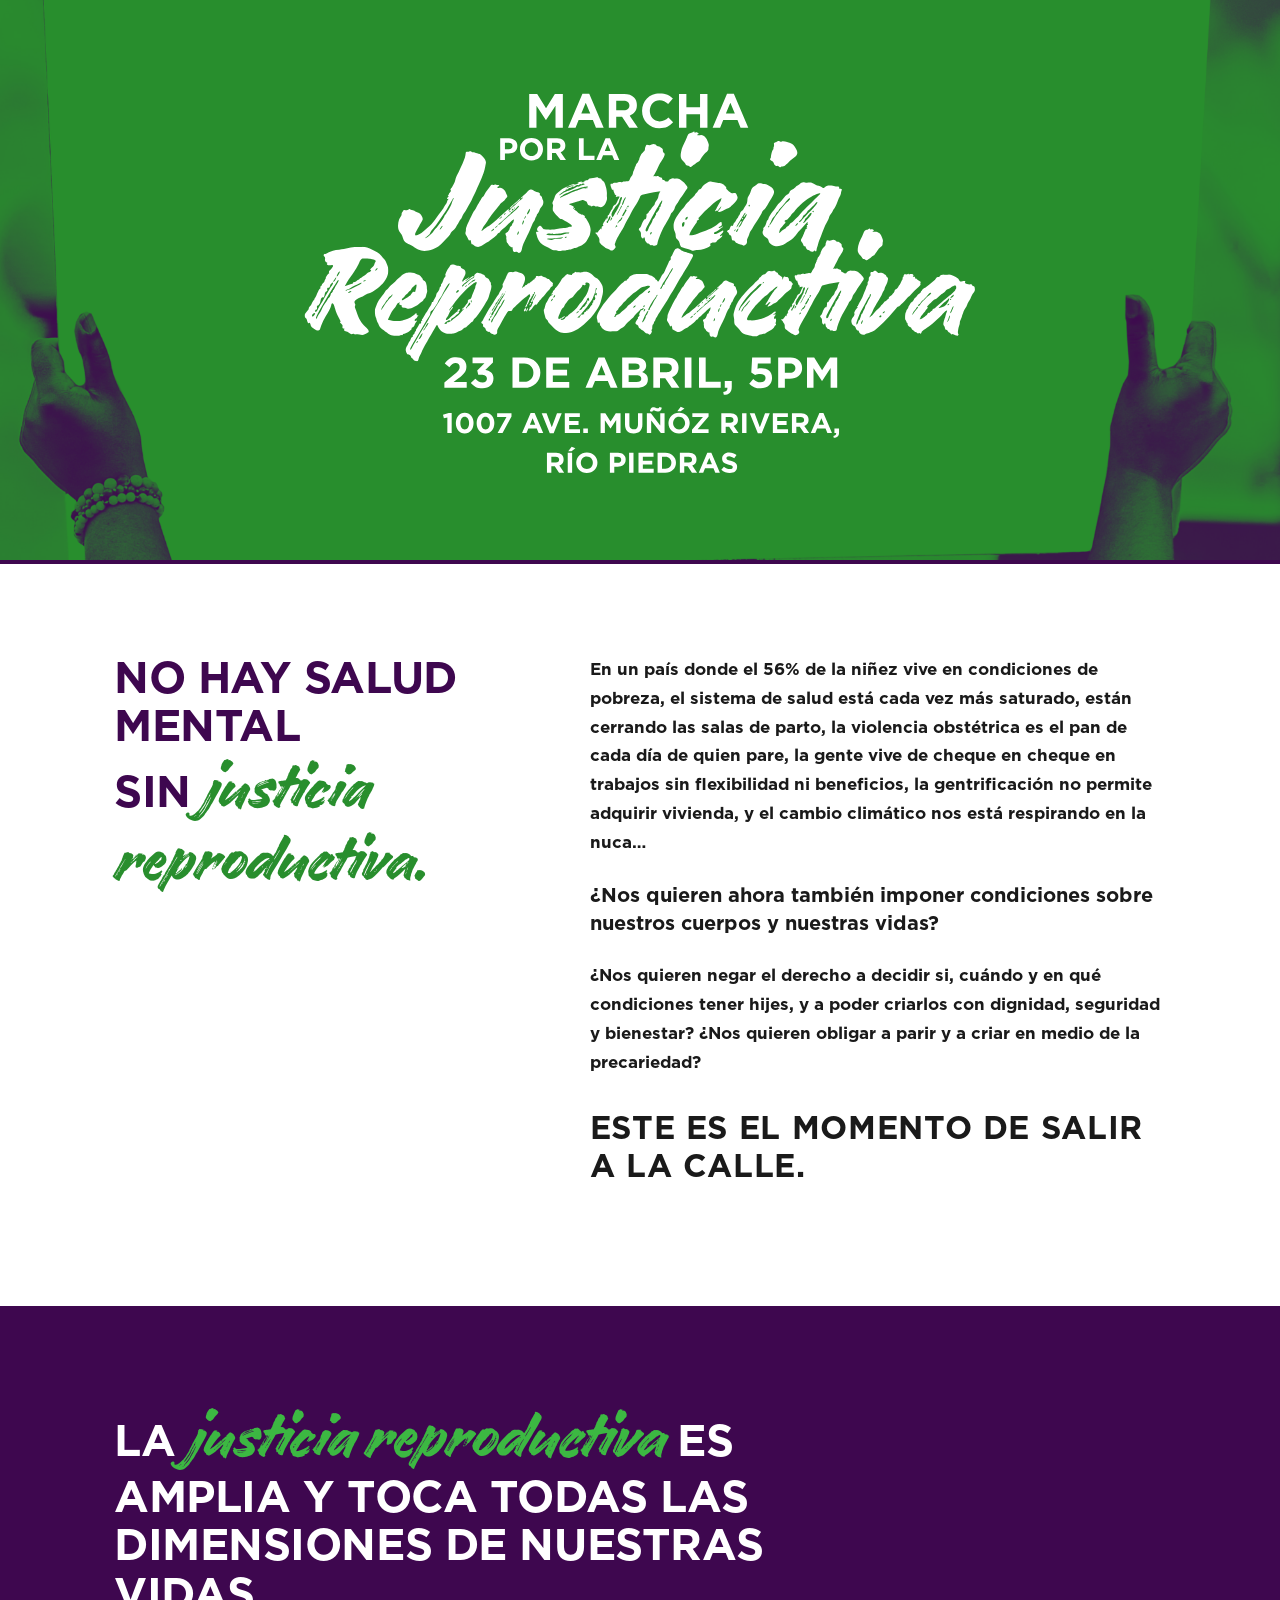
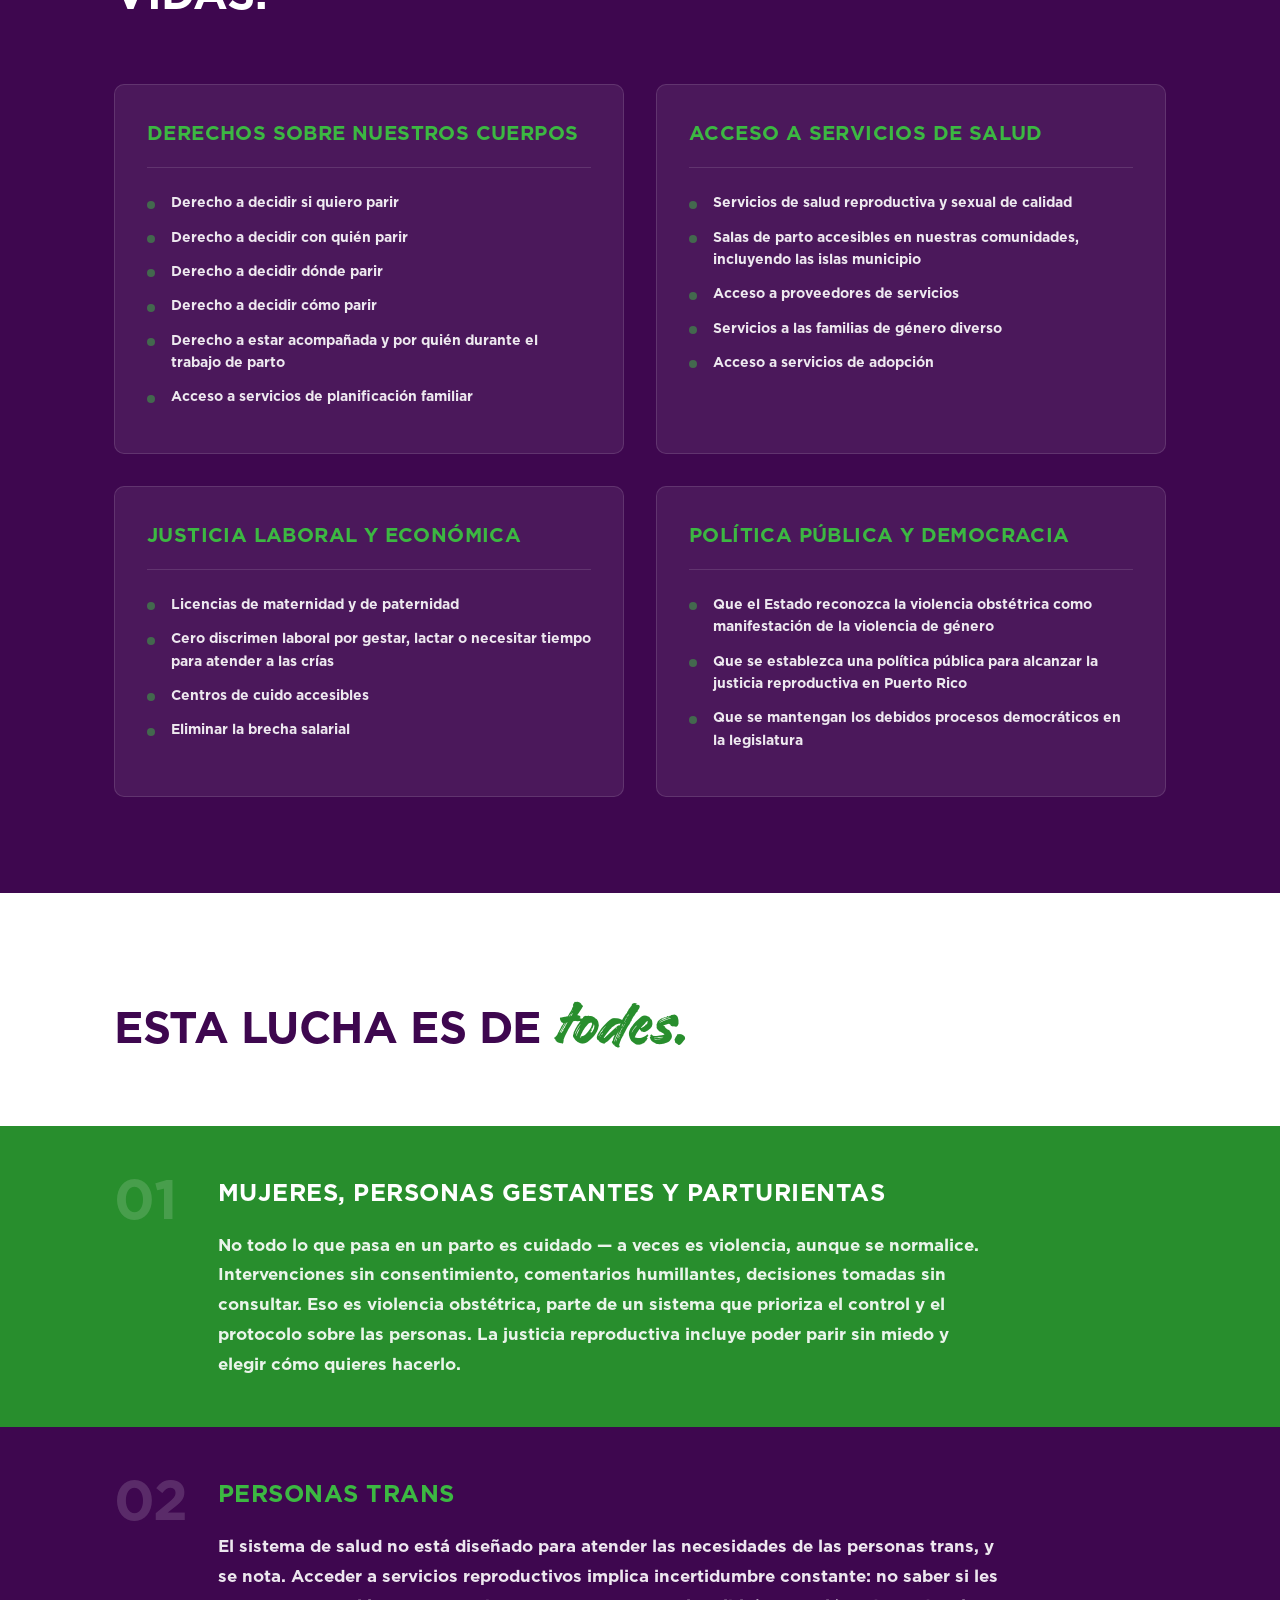
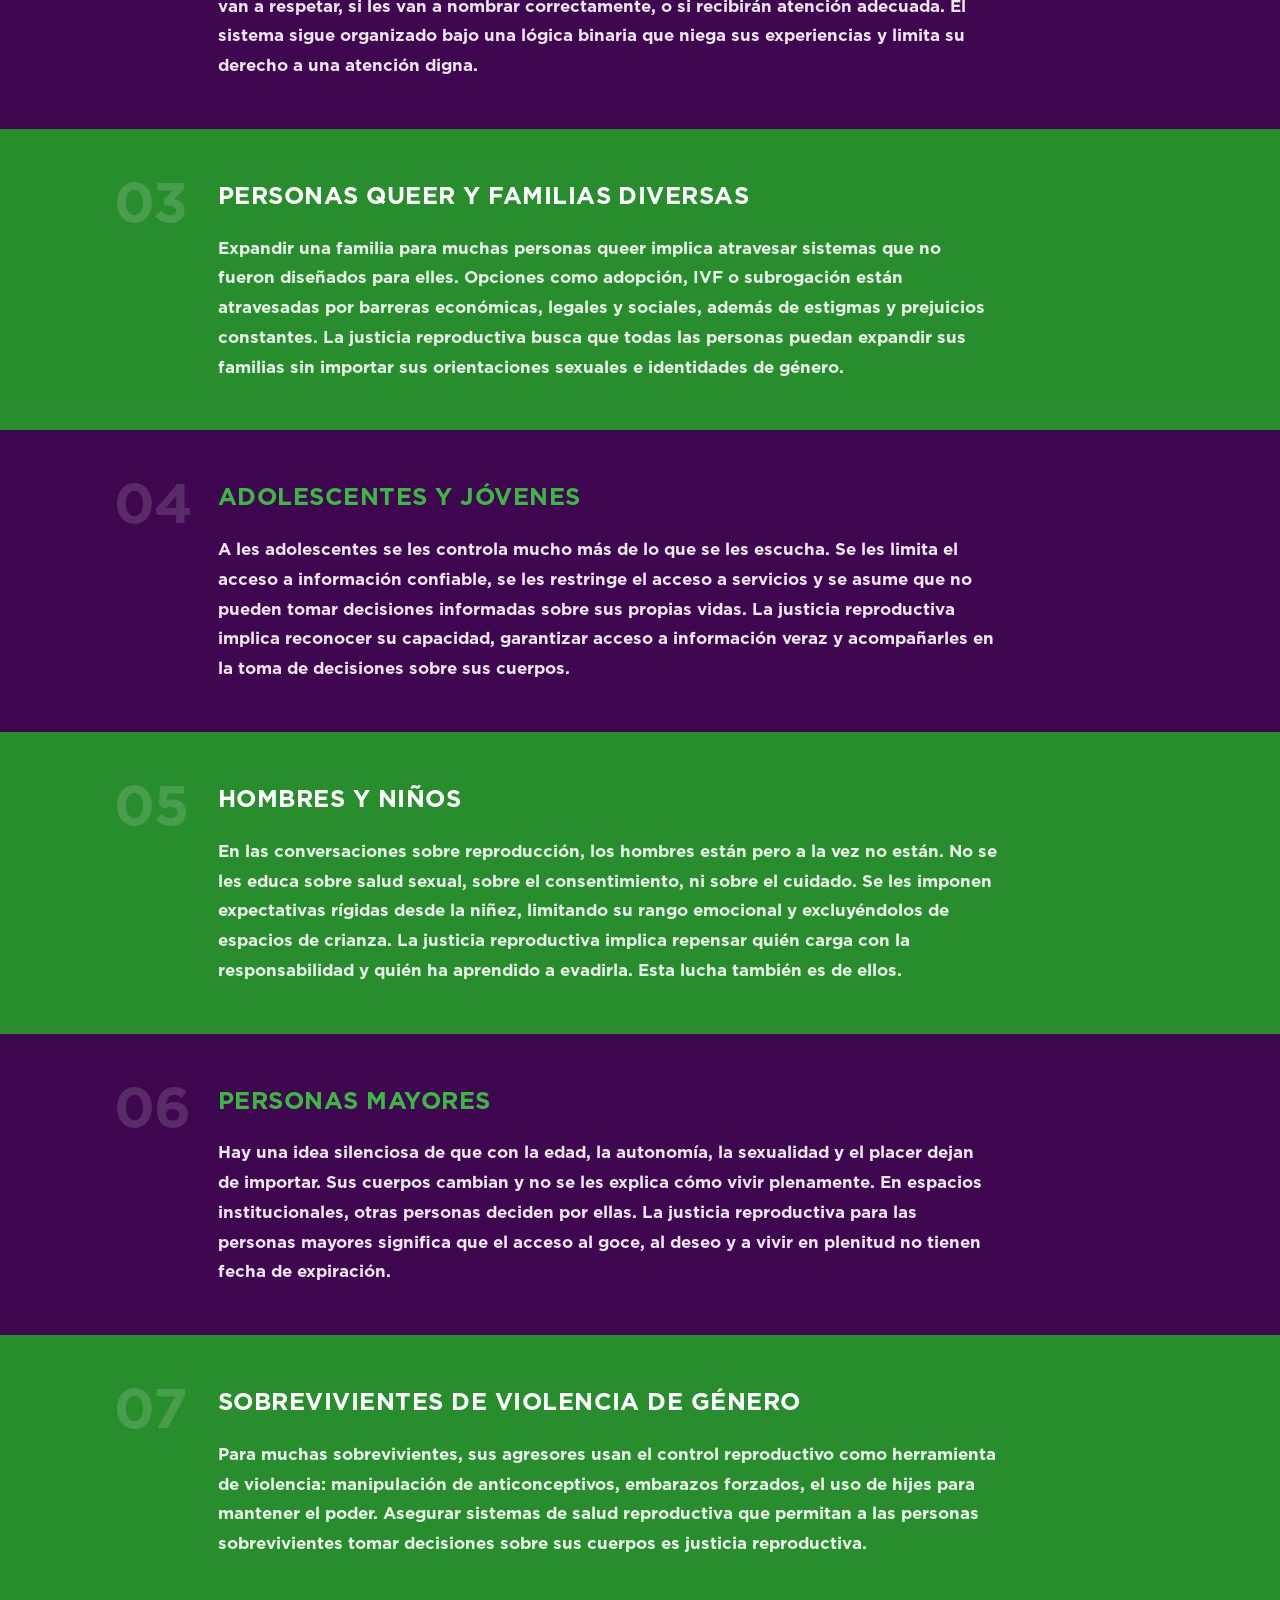
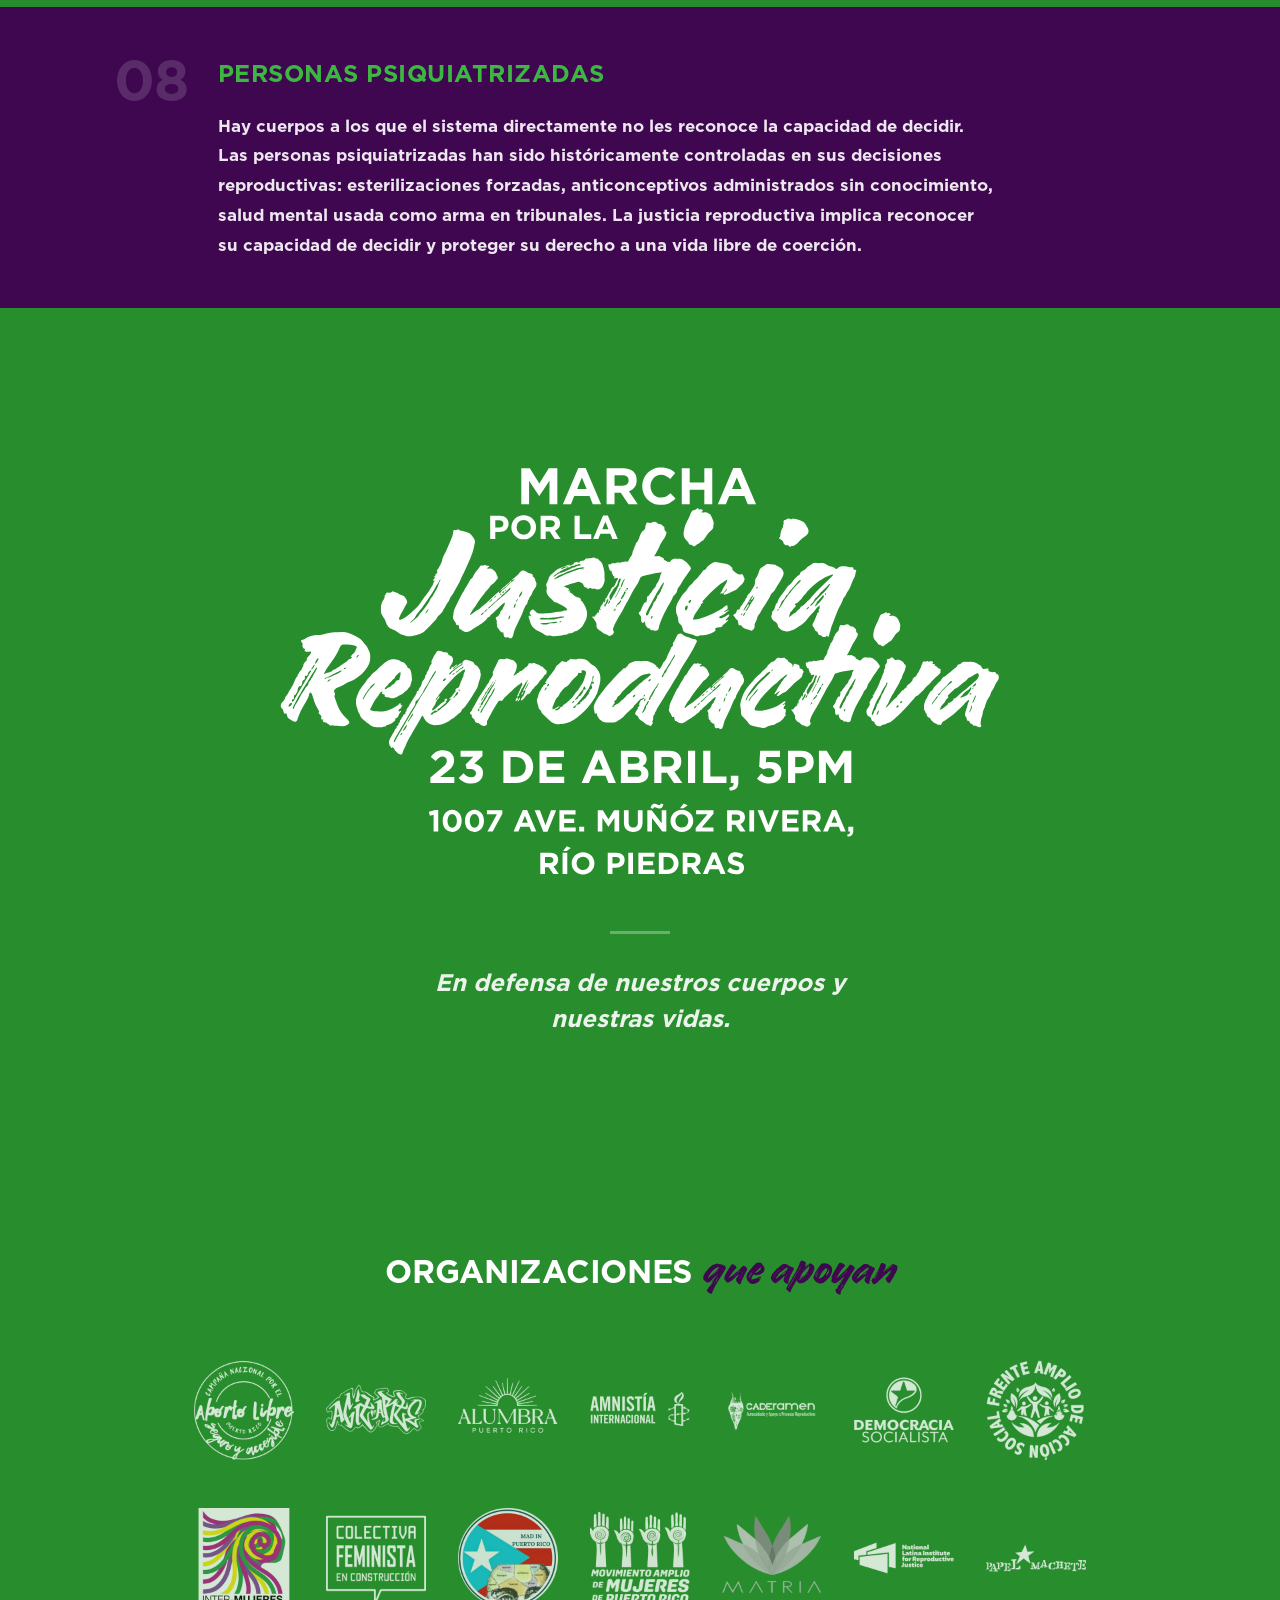
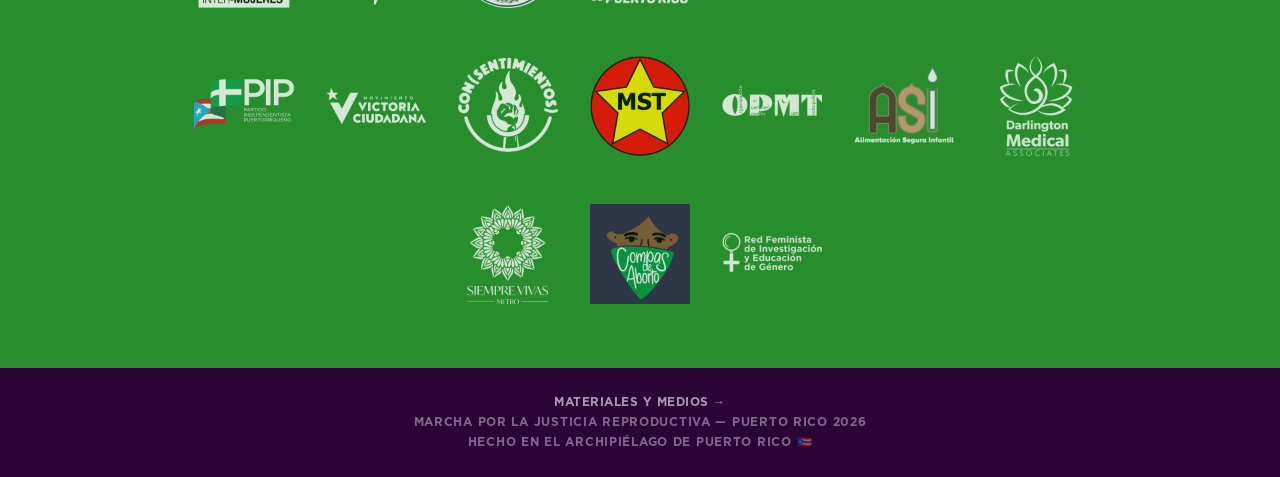
==== index.html @ f2f2cd86 "feat: add Compas de Aborto and Red Feminista logos to sponsors grid Co-Authored-By: Claude Opus 4.6 " ====
<!DOCTYPE html>
<html lang="es">
<head>
  <meta charset="UTF-8">
  <meta name="viewport" content="width=device-width, initial-scale=1.0">
  <title>Marcha por la Justicia Reproductiva — 23 de abril, Río Piedras</title>
  <meta name="description" content="Marcha en defensa de nuestros cuerpos y nuestras vidas. 23 de abril a las 5:00pm en Río Piedras, saliendo del Edificio Darlington.">
  <link rel="stylesheet" href="marcha-justicia-reproductiva.css">
</head>
<body>

  <!-- HERO -->
  <section class="hero">
    <div class="hero-content">
      <img src="23a%20justicia%20reproductiva.svg" alt="Marcha por la Justicia Reproductiva — 23 de abril, 5PM — Edificio Darlington, Río Piedras" class="hero-svg">
    </div>
  </section>

  <!-- CONTEXT -->
  <section class="context">
    <div class="container">
      <div class="context-grid">
        <div class="context-lead">
          <h2>No hay salud mental<br> sin <span class="script-accent">justicia reproductiva.</span></h2>
        </div>
        <div class="context-body">
          <p>En un país donde el 56% de la niñez vive en condiciones de pobreza, el sistema de salud está cada vez más saturado, están cerrando las salas de parto, la violencia obstétrica es el pan de cada día de quien pare, la gente vive de cheque en cheque en trabajos sin flexibilidad ni beneficios, la gentrificación no permite adquirir vivienda, y el cambio climático nos está respirando en la nuca&hellip;</p>
          <p class="context-highlight">¿Nos quieren ahora también imponer condiciones sobre nuestros cuerpos y nuestras vidas?</p>
          <p>¿Nos quieren negar el derecho a decidir si, cuándo y en qué condiciones tener hijes, y a poder criarlos con dignidad, seguridad y bienestar? ¿Nos quieren obligar a parir y a criar en medio de la precariedad?</p>
          <p class="context-cta">Este es el momento de salir a la calle.</p>
        </div>
      </div>
    </div>
  </section>

  <!-- QUÉ ES -->
  <section class="que-es">
    <div class="container">
      <h2 class="section-title">La <span class="script-accent">justicia reproductiva</span> es amplia y toca todas las dimensiones de nuestras vidas.</h2>
      <div class="demands-grid">
        <div class="demand-group">
          <h3>Derechos sobre nuestros cuerpos</h3>
          <ul>
            <li>Derecho a decidir si quiero parir</li>
            <li>Derecho a decidir con quién parir</li>
            <li>Derecho a decidir dónde parir</li>
            <li>Derecho a decidir cómo parir</li>
            <li>Derecho a estar acompañada y por quién durante el trabajo de parto</li>
            <li>Acceso a servicios de planificación familiar</li>
          </ul>
        </div>
        <div class="demand-group">
          <h3>Acceso a servicios de salud</h3>
          <ul>
            <li>Servicios de salud reproductiva y sexual de calidad</li>
            <li>Salas de parto accesibles en nuestras comunidades, incluyendo las islas municipio</li>
            <li>Acceso a proveedores de servicios</li>
            <li>Servicios a las familias de género diverso</li>
            <li>Acceso a servicios de adopción</li>
          </ul>
        </div>
        <div class="demand-group">
          <h3>Justicia laboral y económica</h3>
          <ul>
            <li>Licencias de maternidad y de paternidad</li>
            <li>Cero discrimen laboral por gestar, lactar o necesitar tiempo para atender a las crías</li>
            <li>Centros de cuido accesibles</li>
            <li>Eliminar la brecha salarial</li>
          </ul>
        </div>
        <div class="demand-group">
          <h3>Política pública y democracia</h3>
          <ul>
            <li>Que el Estado reconozca la violencia obstétrica como manifestación de la violencia de género</li>
            <li>Que se establezca una política pública para alcanzar la justicia reproductiva en Puerto Rico</li>
            <li>Que se mantengan los debidos procesos democráticos en la legislatura</li>
          </ul>
        </div>
      </div>
    </div>
  </section>

  <!-- QUIÉNES -->
  <section class="quienes">
    <div class="container">
      <h2 class="section-title">Esta lucha es de <span class="script-accent">todes.</span></h2>
    </div>

    <div class="stories">

      <div class="story story--green">
        <div class="container">
          <div class="story-grid">
            <div class="story-number" aria-hidden="true">01</div>
            <div class="story-content">
              <h3>Mujeres, personas gestantes y parturientas</h3>
              <p>No todo lo que pasa en un parto es cuidado &mdash; a veces es violencia, aunque se normalice. Intervenciones sin consentimiento, comentarios humillantes, decisiones tomadas sin consultar. Eso es violencia obstétrica, parte de un sistema que prioriza el control y el protocolo sobre las personas. La justicia reproductiva incluye poder parir sin miedo y elegir cómo quieres hacerlo.</p>
            </div>
          </div>
        </div>
      </div>

      <div class="story story--purple">
        <div class="container">
          <div class="story-grid">
            <div class="story-number" aria-hidden="true">02</div>
            <div class="story-content">
              <h3>Personas trans</h3>
              <p>El sistema de salud no está diseñado para atender las necesidades de las personas trans, y se nota. Acceder a servicios reproductivos implica incertidumbre constante: no saber si les van a respetar, si les van a nombrar correctamente, o si recibirán atención adecuada. El sistema sigue organizado bajo una lógica binaria que niega sus experiencias y limita su derecho a una atención digna.</p>
            </div>
          </div>
        </div>
      </div>

      <div class="story story--green">
        <div class="container">
          <div class="story-grid">
            <div class="story-number" aria-hidden="true">03</div>
            <div class="story-content">
              <h3>Personas queer y familias diversas</h3>
              <p>Expandir una familia para muchas personas queer implica atravesar sistemas que no fueron diseñados para elles. Opciones como adopción, IVF o subrogación están atravesadas por barreras económicas, legales y sociales, además de estigmas y prejuicios constantes. La justicia reproductiva busca que todas las personas puedan expandir sus familias sin importar sus orientaciones sexuales e identidades de género.</p>
            </div>
          </div>
        </div>
      </div>

      <div class="story story--purple">
        <div class="container">
          <div class="story-grid">
            <div class="story-number" aria-hidden="true">04</div>
            <div class="story-content">
              <h3>Adolescentes y jóvenes</h3>
              <p>A les adolescentes se les controla mucho más de lo que se les escucha. Se les limita el acceso a información confiable, se les restringe el acceso a servicios y se asume que no pueden tomar decisiones informadas sobre sus propias vidas. La justicia reproductiva implica reconocer su capacidad, garantizar acceso a información veraz y acompañarles en la toma de decisiones sobre sus cuerpos.</p>
            </div>
          </div>
        </div>
      </div>

      <div class="story story--green">
        <div class="container">
          <div class="story-grid">
            <div class="story-number" aria-hidden="true">05</div>
            <div class="story-content">
              <h3>Hombres y niños</h3>
              <p>En las conversaciones sobre reproducción, los hombres están pero a la vez no están. No se les educa sobre salud sexual, sobre el consentimiento, ni sobre el cuidado. Se les imponen expectativas rígidas desde la niñez, limitando su rango emocional y excluyéndolos de espacios de crianza. La justicia reproductiva implica repensar quién carga con la responsabilidad y quién ha aprendido a evadirla. Esta lucha también es de ellos.</p>
            </div>
          </div>
        </div>
      </div>

      <div class="story story--purple">
        <div class="container">
          <div class="story-grid">
            <div class="story-number" aria-hidden="true">06</div>
            <div class="story-content">
              <h3>Personas mayores</h3>
              <p>Hay una idea silenciosa de que con la edad, la autonomía, la sexualidad y el placer dejan de importar. Sus cuerpos cambian y no se les explica cómo vivir plenamente. En espacios institucionales, otras personas deciden por ellas. La justicia reproductiva para las personas mayores significa que el acceso al goce, al deseo y a vivir en plenitud no tienen fecha de expiración.</p>
            </div>
          </div>
        </div>
      </div>

      <div class="story story--green">
        <div class="container">
          <div class="story-grid">
            <div class="story-number" aria-hidden="true">07</div>
            <div class="story-content">
              <h3>Sobrevivientes de violencia de género</h3>
              <p>Para muchas sobrevivientes, sus agresores usan el control reproductivo como herramienta de violencia: manipulación de anticonceptivos, embarazos forzados, el uso de hijes para mantener el poder. Asegurar sistemas de salud reproductiva que permitan a las personas sobrevivientes tomar decisiones sobre sus cuerpos es justicia reproductiva.</p>
            </div>
          </div>
        </div>
      </div>

      <div class="story story--purple">
        <div class="container">
          <div class="story-grid">
            <div class="story-number" aria-hidden="true">08</div>
            <div class="story-content">
              <h3>Personas psiquiatrizadas</h3>
              <p>Hay cuerpos a los que el sistema directamente no les reconoce la capacidad de decidir. Las personas psiquiatrizadas han sido históricamente controladas en sus decisiones reproductivas: esterilizaciones forzadas, anticonceptivos administrados sin conocimiento, salud mental usada como arma en tribunales. La justicia reproductiva implica reconocer su capacidad de decidir y proteger su derecho a una vida libre de coerción.</p>
            </div>
          </div>
        </div>
      </div>

    </div>
  </section>

  <!-- CTA FINAL -->
  <section class="cta-final">
    <div class="container">
      <div class="cta-content">
        <img src="23a%20justicia%20reproductiva.svg" alt="Marcha por la Justicia Reproductiva — 23 de abril, 5PM — Edificio Darlington, Río Piedras" class="cta-svg">
        <div class="cta-divider" aria-hidden="true"></div>
        <p class="cta-phrase">En defensa de nuestros cuerpos y nuestras vidas.</p>
      </div>
    </div>
  </section>

  <!-- ORGANIZACIONES -->
  <section class="sponsors">
    <div class="container">
      <h2 class="sponsors-title">Organizaciones <span class="script-accent">que apoyan</span></h2>
      <div class="sponsors-grid">
        <img src="logos/abortolibre-logo.png" alt="Aborto Libre" class="sponsor-logo">
        <img src="logos/agitarte-logo.png" alt="AgitArte" class="sponsor-logo">
        <img src="logos/alumbra-logo.png" alt="Alumbra" class="sponsor-logo">
        <img src="logos/amnistia-logo.png" alt="Amnistía Internacional" class="sponsor-logo">
        <img src="logos/caderamen-logo.png" alt="Caderamen" class="sponsor-logo">
        <img src="logos/ds-logo.png" alt="DS" class="sponsor-logo">
        <img src="logos/faas-logo.png" alt="FAAS" class="sponsor-logo">
        <img src="logos/inter-mujeres-logo.png" alt="Inter Mujeres" class="sponsor-logo">
        <img src="logos/la-cole-logo.png" alt="La Cole" class="sponsor-logo">
        <img src="logos/mad-logo.png" alt="MAD" class="sponsor-logo">
        <img src="logos/mam-logo.png" alt="MAM" class="sponsor-logo">
        <img src="logos/matria-logo.png" alt="Matria" class="sponsor-logo">
        <img src="logos/nlirj-logo.png" alt="NLIRJ" class="sponsor-logo">
        <img src="logos/papel-machete-logo.png" alt="Papel Machete" class="sponsor-logo">
        <img src="logos/pip-logo.png" alt="PIP" class="sponsor-logo">
        <img src="logos/victoria-logo.png" alt="Victoria Ciudadana" class="sponsor-logo">
        <img src="logos/consentimientos-logo.png" alt="Consentimientos" class="sponsor-logo">
        <img src="logos/mst-logo.png" alt="MST" class="sponsor-logo">
        <img src="logos/opmt-logo.png" alt="OPMT" class="sponsor-logo">
        <img src="logos/asi-logo.png" alt="ASI" class="sponsor-logo">
        <img src="logos/darlington-logo.png" alt="Darlington" class="sponsor-logo">
        <img src="logos/siempre-vivas-logo.png" alt="Siempre Vivas" class="sponsor-logo">
        <img src="logos/compas-de-aborto-logo.png" alt="Compas de Aborto" class="sponsor-logo">
        <img src="logos/red-feminista-logo.png" alt="Red Feminista" class="sponsor-logo">
      </div>
    </div>
  </section>

  <footer class="site-footer">
    <div class="container">
      <p><a href="medios.html" class="footer-link">Materiales y medios →</a></p>
      <p>Marcha por la Justicia Reproductiva &mdash; Puerto Rico 2026</p>
      <p>Hecho en el archipiélago de Puerto Rico 🇵🇷</p>
    </div>
  </footer>

</body>
</html>
---- marcha-justicia-reproductiva.css ----
/* ==========================================================================
   MARCHA POR LA JUSTICIA REPRODUCTIVA
   Landing Page — 23 de abril, Río Piedras
   Brand Colors: #288E2D (verde) + #3E074F (púrpura)
   Fonts: Montserrat (→ Gotham) + Kaushan Script (→ Handelson Two)
   ========================================================================== */

/* --- Custom Fonts --- */
@font-face {
  font-family: 'Gotham';
  src: url('fonts/gotham-bold.woff2') format('woff2'),
       url('fonts/Gotham-Bold.otf') format('opentype');
  font-weight: 700;
  font-style: normal;
  font-display: swap;
}

@font-face {
  font-family: 'Handelson Two';
  src: url('fonts/handelson-two.woff2') format('woff2'),
       url('fonts/handelson-two.otf') format('opentype');
  font-weight: 400;
  font-style: normal;
  font-display: swap;
}

/* --- Design Tokens --- */
:root {
  /* Brand colors */
  --green: #288E2D;
  --green-dark: #1e6f22;
  --green-darker: #145217;
  --green-light: #3cb842;
  --purple: #3E074F;
  --purple-light: #5a1a6e;
  --purple-dark: #2a0536;

  /* Semantic */
  --color-bg: #ffffff;
  --color-text: #1a1a1a;
  --color-text-muted: #555;

  /* Type scale */
  --text-xs: 0.75rem;
  --text-sm: 0.875rem;
  --text-base: 1.0625rem;
  --text-lg: 1.25rem;
  --text-xl: 1.5rem;
  --text-2xl: 2rem;
  --text-3xl: 2.75rem;
  --text-4xl: 3.5rem;

  /* Spacing */
  --space-1: 0.25rem;
  --space-2: 0.5rem;
  --space-3: 0.75rem;
  --space-4: 1rem;
  --space-6: 1.5rem;
  --space-8: 2rem;
  --space-12: 3rem;
  --space-16: 4rem;
  --space-24: 6rem;
  --space-32: 8rem;

  /* Surfaces */
  --radius: 6px;
  --radius-lg: 10px;

  /* Motion */
  --ease: cubic-bezier(0.4, 0, 0.2, 1);
  --duration: 200ms;
  --duration-slow: 500ms;

  /* Fonts */
  --font-sans: 'Gotham', 'Montserrat', 'Helvetica Neue', Arial, sans-serif;
  --font-script: 'Handelson Two', cursive;
  --font-body: 'Gotham', 'Montserrat', 'Helvetica Neue', Arial, sans-serif;
}

/* --- Reset --- */
*,
*::before,
*::after {
  box-sizing: border-box;
  margin: 0;
  padding: 0;
}

html {
  scroll-behavior: smooth;
  -webkit-font-smoothing: antialiased;
  -moz-osx-font-smoothing: grayscale;
}

body {
  font-family: var(--font-body);
  font-size: var(--text-base);
  line-height: 1.7;
  color: var(--color-text);
  background-color: var(--color-bg);
  overflow-x: hidden;
}

::selection {
  background: rgba(40, 142, 45, 0.25);
  color: #000;
}

img { max-width: 100%; display: block; }

.container {
  width: 100%;
  max-width: 1100px;
  margin: 0 auto;
  padding: 0 var(--space-6);
}

/* --- Shared script accent --- */
.script-accent {
  font-family: var(--font-script);
  color: var(--green);
  text-transform: none;
  letter-spacing: 0;
  font-weight: 400;
}

/* ==========================================================================
   HERO — Green background, poster lockup
   ========================================================================== */
.hero {
  position: relative;
  min-height: auto;
  padding-top: var(--space-24);
  padding-bottom: var(--space-24);
  display: flex;
  flex-direction: column;
  align-items: center;
  justify-content: center;
  text-align: center;
  padding: var(--space-16) var(--space-6);
  background: var(--green) url('hero.png') center / cover no-repeat;
  overflow: hidden;
}

.hero-content {
  position: relative;
  z-index: 2;
  width: 100%;
  max-width: 720px;
  padding: 0 var(--space-6);
  animation: fade-up 0.7s var(--ease) both;
}

.hero-svg {
  width: 100%;
  height: auto;
  display: block;
}

.scroll-indicator {
  position: absolute;
  bottom: var(--space-8);
  left: 50%;
  transform: translateX(-50%);
  color: rgba(255, 255, 255, 0.5);
  animation: bounce 2.5s ease-in-out infinite;
}

@keyframes bounce {
  0%, 100% { transform: translateX(-50%) translateY(0); }
  50% { transform: translateX(-50%) translateY(10px); }
}

@keyframes fade-up {
  from { opacity: 0; transform: translateY(20px); }
  to { opacity: 1; transform: translateY(0); }
}

/* ==========================================================================
   CONTEXT — White background, purple text accents
   ========================================================================== */
.context {
  padding: var(--space-24) 0;
  background: #fff;
  position: relative;
}

.context::before {
  content: '';
  position: absolute;
  top: 0;
  left: 0;
  right: 0;
  height: 4px;
  background: var(--purple);
}

.context-grid {
  display: grid;
  grid-template-columns: 1fr;
  gap: var(--space-8);
}

@media (min-width: 768px) {
  .context-grid {
    grid-template-columns: 1fr 1.4fr;
    gap: var(--space-16);
    align-items: start;
  }
}

.context-lead h2 {
  font-family: var(--font-sans);
  font-weight: 900;
  font-size: clamp(var(--text-2xl), 4vw, var(--text-3xl));
  line-height: 1.1;
  text-transform: uppercase;
  color: var(--purple);
  letter-spacing: -0.01em;
}

.context-lead h2 .script-accent {
  font-size: 1.5em;
  display: inline;
}

@media (min-width: 768px) {
  .context-lead h2 {
    position: sticky;
    top: var(--space-8);
  }
}

.context-body p {
  margin-bottom: var(--space-6);
  color: var(--color-text);
  max-width: 60ch;
}

.context-highlight {
  font-family: var(--font-sans);
  font-weight: 700;
  font-size: var(--text-lg);
  color: var(--purple);
  line-height: 1.4;
}

.context-cta {
  font-family: var(--font-sans);
  font-weight: 900;
  font-size: var(--text-2xl);
  text-transform: uppercase;
  color: var(--green);
  letter-spacing: 0.02em;
  margin-top: var(--space-8);
  line-height: 1.2;
}

/* ==========================================================================
   QUÉ ES — Purple background, white text
   ========================================================================== */
.que-es {
  padding: var(--space-24) 0;
  background: var(--purple);
  color: #fff;
}

.que-es .section-title {
  color: #fff;
}

.que-es .section-title .script-accent {
  color: var(--green-light);
  font-size: 1.5em;
}

.section-title {
  font-family: var(--font-sans);
  font-weight: 900;
  font-size: clamp(var(--text-2xl), 4vw, var(--text-3xl));
  line-height: 1.1;
  text-transform: uppercase;
  color: var(--purple);
  letter-spacing: -0.01em;
  max-width: 800px;
  margin-bottom: var(--space-16);
}

.demands-grid {
  display: grid;
  grid-template-columns: 1fr;
  gap: var(--space-8);
}

@media (min-width: 768px) {
  .demands-grid {
    grid-template-columns: 1fr 1fr;
    gap: var(--space-8);
  }
}

.demand-group {
  padding: var(--space-8);
  background: rgba(255, 255, 255, 0.07);
  border: 1px solid rgba(255, 255, 255, 0.12);
  border-radius: var(--radius-lg);
  transition: border-color var(--duration) var(--ease),
              background var(--duration) var(--ease);
}

.demand-group:hover {
  border-color: var(--green);
  background: rgba(40, 142, 45, 0.08);
}

.demand-group h3 {
  font-family: var(--font-sans);
  font-size: var(--text-lg);
  font-weight: 900;
  text-transform: uppercase;
  color: var(--green-light);
  letter-spacing: 0.02em;
  margin-bottom: var(--space-6);
  padding-bottom: var(--space-4);
  border-bottom: 1px solid rgba(255, 255, 255, 0.12);
}

.demand-group ul {
  list-style: none;
}

.demand-group li {
  position: relative;
  padding-left: var(--space-6);
  margin-bottom: var(--space-3);
  color: rgba(255, 255, 255, 0.9);
  font-size: var(--text-sm);
  line-height: 1.6;
}

.demand-group li::before {
  content: '';
  position: absolute;
  left: 0;
  top: 0.6em;
  width: 8px;
  height: 8px;
  background: var(--green-light);
  border-radius: 50%;
  opacity: 0.5;
}

/* ==========================================================================
   QUIÉNES — Alternating green/purple story bands
   ========================================================================== */
.quienes {
  padding-top: var(--space-24);
  background: #fff;
}

.quienes > .container {
  margin-bottom: var(--space-12);
}

.quienes .section-title .script-accent {
  font-size: 1.5em;
}

.stories {
  display: flex;
  flex-direction: column;
}

.story {
  padding: var(--space-12) 0;
  position: relative;
}

.story--green {
  background: var(--green);
  color: #fff;
}

.story--purple {
  background: var(--purple);
  color: #fff;
}

.story-grid {
  display: grid;
  grid-template-columns: 1fr;
  gap: var(--space-4);
  align-items: start;
}

@media (min-width: 768px) {
  .story-grid {
    grid-template-columns: 80px 1fr;
    gap: var(--space-6);
  }
}

.story-number {
  font-family: var(--font-sans);
  font-weight: 900;
  font-size: var(--text-4xl);
  line-height: 1;
  color: rgba(255, 255, 255, 0.15);
  letter-spacing: -0.02em;
}

.story-content h3 {
  font-family: var(--font-sans);
  font-size: var(--text-xl);
  font-weight: 900;
  text-transform: uppercase;
  color: #fff;
  letter-spacing: 0.02em;
  margin-bottom: var(--space-4);
}

.story--green .story-content h3 {
  color: #fff;
}

.story--purple .story-content h3 {
  color: var(--green-light);
}

.story-content p {
  max-width: 65ch;
  color: rgba(255, 255, 255, 0.9);
  line-height: 1.75;
}

/* ==========================================================================
   CTA FINAL — Green background, poster lockup repeat
   ========================================================================== */
.cta-final {
  position: relative;
  padding: var(--space-32) var(--space-6);
  text-align: center;
  background: var(--green);
  overflow: hidden;
}

.cta-content {
  position: relative;
  z-index: 2;
}

.cta-svg {
  width: 100%;
  max-width: 720px;
  height: auto;
  display: block;
  margin: 0 auto;
}

.cta-divider {
  width: 60px;
  height: 3px;
  background: rgba(255, 255, 255, 0.3);
  margin: var(--space-8) auto;
}

.cta-phrase {
  font-family: var(--font-sans);
  font-size: var(--text-xl);
  font-weight: 500;
  font-style: italic;
  color: rgba(255, 255, 255, 0.9);
  max-width: 480px;
  margin: 0 auto;
  line-height: 1.5;
}

/* ==========================================================================
   FOOTER
   ========================================================================== */
.site-footer {
  padding: var(--space-6) 0;
  background: var(--purple-dark);
  text-align: center;
}

.site-footer p {
  font-family: var(--font-sans);
  font-size: var(--text-xs);
  font-weight: 500;
  color: rgba(255, 255, 255, 0.4);
  letter-spacing: 0.06em;
  text-transform: uppercase;
}

/* ==========================================================================
   SPONSORS — Organization logos
   ========================================================================== */
.sponsors {
  padding: var(--space-16) 0;
  background: var(--green);
}

.sponsors-title {
  font-family: var(--font-sans);
  font-weight: 900;
  font-size: clamp(var(--text-xl), 3vw, var(--text-2xl));
  text-transform: uppercase;
  color: #fff;
  letter-spacing: -0.01em;
  margin-bottom: var(--space-12);
  text-align: center;
}

.sponsors-title .script-accent {
  color: var(--purple);
  font-size: 1.5em;
}

.sponsors-grid {
  display: flex;
  flex-wrap: wrap;
  justify-content: center;
  align-items: center;
  max-width: calc(7 * 100px + 6 * var(--space-8));
  column-gap: var(--space-8);
  row-gap: var(--space-12);
  margin-inline: auto;
}

.sponsor-logo {
  width: 100px;
  height: auto;
  object-fit: contain;
  opacity: 0.8;
  transition: opacity var(--duration) var(--ease);
}

.sponsor-logo:hover {
  opacity: 1;
}

/* ==========================================================================
   MEDIOS — Media kit downloads page
   ========================================================================== */
.medios-header {
  padding: var(--space-16) 0 var(--space-12);
  background: #fff;
  position: relative;
}

.medios-header::before {
  content: '';
  position: absolute;
  top: 0;
  left: 0;
  right: 0;
  height: 4px;
  background: var(--purple);
}

.medios-title {
  font-family: var(--font-sans);
  font-weight: 900;
  font-size: clamp(var(--text-2xl), 4vw, var(--text-3xl));
  line-height: 1.1;
  text-transform: uppercase;
  color: var(--purple);
  letter-spacing: -0.01em;
  margin-bottom: var(--space-4);
}

.medios-title .script-accent {
  font-size: 1.5em;
}

.medios-description {
  color: var(--color-text-muted);
  font-size: var(--text-base);
  max-width: 55ch;
}

.medios-section {
  padding: var(--space-8) 0;
  background: #fff;
}

.medios-category-title {
  font-family: var(--font-sans);
  font-weight: 900;
  font-size: var(--text-lg);
  text-transform: uppercase;
  color: var(--purple);
  letter-spacing: 0.04em;
  margin-bottom: var(--space-6);
  padding-bottom: var(--space-4);
  border-bottom: 2px solid #eee;
}

.medios-grid {
  display: grid;
  grid-template-columns: 1fr;
  gap: var(--space-6);
}

@media (min-width: 768px) {
  .medios-grid--2 {
    grid-template-columns: 1fr 1fr;
  }

  .medios-grid--3 {
    grid-template-columns: 1fr 1fr 1fr;
  }
}

.medios-card {
  background: #f7f7f7;
  border: 1px solid #e0e0e0;
  border-radius: var(--radius-lg);
  padding: var(--space-6);
  transition: border-color var(--duration) var(--ease);
}

.medios-card:hover {
  border-color: var(--green);
}

.medios-card--dark {
  background: var(--green);
  border-color: var(--green);
}

.medios-card--dark .medios-card-name,
.medios-card--dark .medios-card-meta {
  color: rgba(255, 255, 255, 0.8);
}

.medios-card--dark .medios-card-download {
  background: #fff;
  color: var(--green);
}

.medios-card--dark .medios-card-download:hover {
  background: rgba(255, 255, 255, 0.85);
}

.medios-card-preview {
  border-radius: var(--radius);
  min-height: 80px;
  display: flex;
  align-items: center;
  justify-content: center;
  margin-bottom: var(--space-4);
  font-size: var(--text-xs);
  font-weight: 700;
  letter-spacing: 0.06em;
  text-transform: uppercase;
  color: rgba(255, 255, 255, 0.5);
}

.medios-card-preview--green {
  background: var(--green);
}

.medios-card-preview--purple {
  background: var(--purple);
}

.medios-card-preview--neutral {
  background: #ccc;
  color: rgba(0, 0, 0, 0.3);
}

.medios-card-preview--tall {
  min-height: 120px;
}

.medios-card-preview--short {
  min-height: 50px;
}

.medios-card-name {
  font-family: var(--font-sans);
  font-weight: 700;
  font-size: var(--text-sm);
  color: var(--color-text);
  margin-bottom: var(--space-1);
}

.medios-card-meta {
  font-size: var(--text-xs);
  color: var(--color-text-muted);
  margin-bottom: var(--space-4);
}

.medios-card-download {
  display: inline-block;
  background: var(--green);
  color: #fff;
  font-family: var(--font-sans);
  font-size: var(--text-xs);
  font-weight: 700;
  text-transform: uppercase;
  letter-spacing: 0.04em;
  padding: var(--space-2) var(--space-4);
  border-radius: var(--radius);
  text-decoration: none;
  transition: background var(--duration) var(--ease);
}

.medios-card-download:hover {
  background: var(--green-dark);
}

.medios-card-preview-img {
  width: 100%;
  height: auto;
  border-radius: var(--radius);
  margin-bottom: var(--space-4);
  display: block;
}

.medios-card-preview-img--placeholder {
  min-height: 80px;
  background: #f0f0f0;
  object-fit: contain;
}

.medios-card-actions {
  display: flex;
  gap: var(--space-3);
  flex-wrap: wrap;
}

.medios-card-canva {
  display: inline-block;
  background: var(--purple);
  color: #fff;
  font-family: var(--font-sans);
  font-size: var(--text-xs);
  font-weight: 700;
  text-transform: uppercase;
  letter-spacing: 0.04em;
  padding: var(--space-2) var(--space-4);
  border-radius: var(--radius);
  text-decoration: none;
  transition: background var(--duration) var(--ease);
}

.medios-card-canva:hover {
  background: var(--purple-light);
}

/* Carousel rows */
.carousel-row {
  margin-bottom: var(--space-8);
  padding-bottom: var(--space-6);
  border-bottom: 1px solid #e0e0e0;
}

.carousel-row:last-of-type {
  border-bottom: none;
}

.carousel-row-title {
  font-family: var(--font-sans);
  font-weight: 700;
  font-size: var(--text-base);
  color: var(--color-text);
  margin-bottom: var(--space-4);
}

.carousel-row-images {
  display: flex;
  gap: var(--space-4);
  overflow-x: auto;
  padding-bottom: var(--space-4);
  -webkit-overflow-scrolling: touch;
}

.carousel-item {
  flex: 0 0 auto;
  width: 200px;
  text-align: center;
}

.carousel-item .medios-card-preview-img {
  width: 100%;
  height: auto;
  border-radius: var(--radius);
  margin-bottom: var(--space-2);
}

.carousel-item .medios-card-download {
  font-size: var(--text-xs);
  padding: var(--space-2) var(--space-4);
}

.footer-link {
  color: rgba(255, 255, 255, 0.6);
  text-decoration: none;
  font-size: var(--text-xs);
  text-transform: uppercase;
  letter-spacing: 0.04em;
  transition: color var(--duration) var(--ease);
}

.footer-link:hover {
  color: #fff;
}

/* ==========================================================================
   RESPONSIVE
   ========================================================================== */
@media (max-width: 480px) {
  .demand-group {
    padding: var(--space-6);
  }

  .cta-script {
    font-size: 3rem;
  }

  .story-number {
    font-size: var(--text-2xl);
  }
}

/* ==========================================================================
   PRINT
   ========================================================================== */
@media print {
  body {
    background: #fff;
    color: #222;
  }

  .hero,
  .cta-final {
    min-height: auto;
    padding: 2rem;
    background: none !important;
  }

  .scroll-indicator,
  .story-number {
    display: none;
  }

  .story--green,
  .story--purple {
    background: none;
    border-bottom: 2px solid #ddd;
  }

  .story-content h3 {
    color: var(--green);
  }

  .story-content p,
  .demand-group li {
    color: #222;
  }

  .medios-header::before {
    display: none;
  }

  .medios-card {
    border: 1px solid #ccc;
    break-inside: avoid;
  }

  .medios-card-preview {
    display: none;
  }

  .medios-card-download {
    background: none;
    color: var(--green);
    border: 1px solid var(--green);
  }

  .medios-card-canva {
    display: none;
  }
}
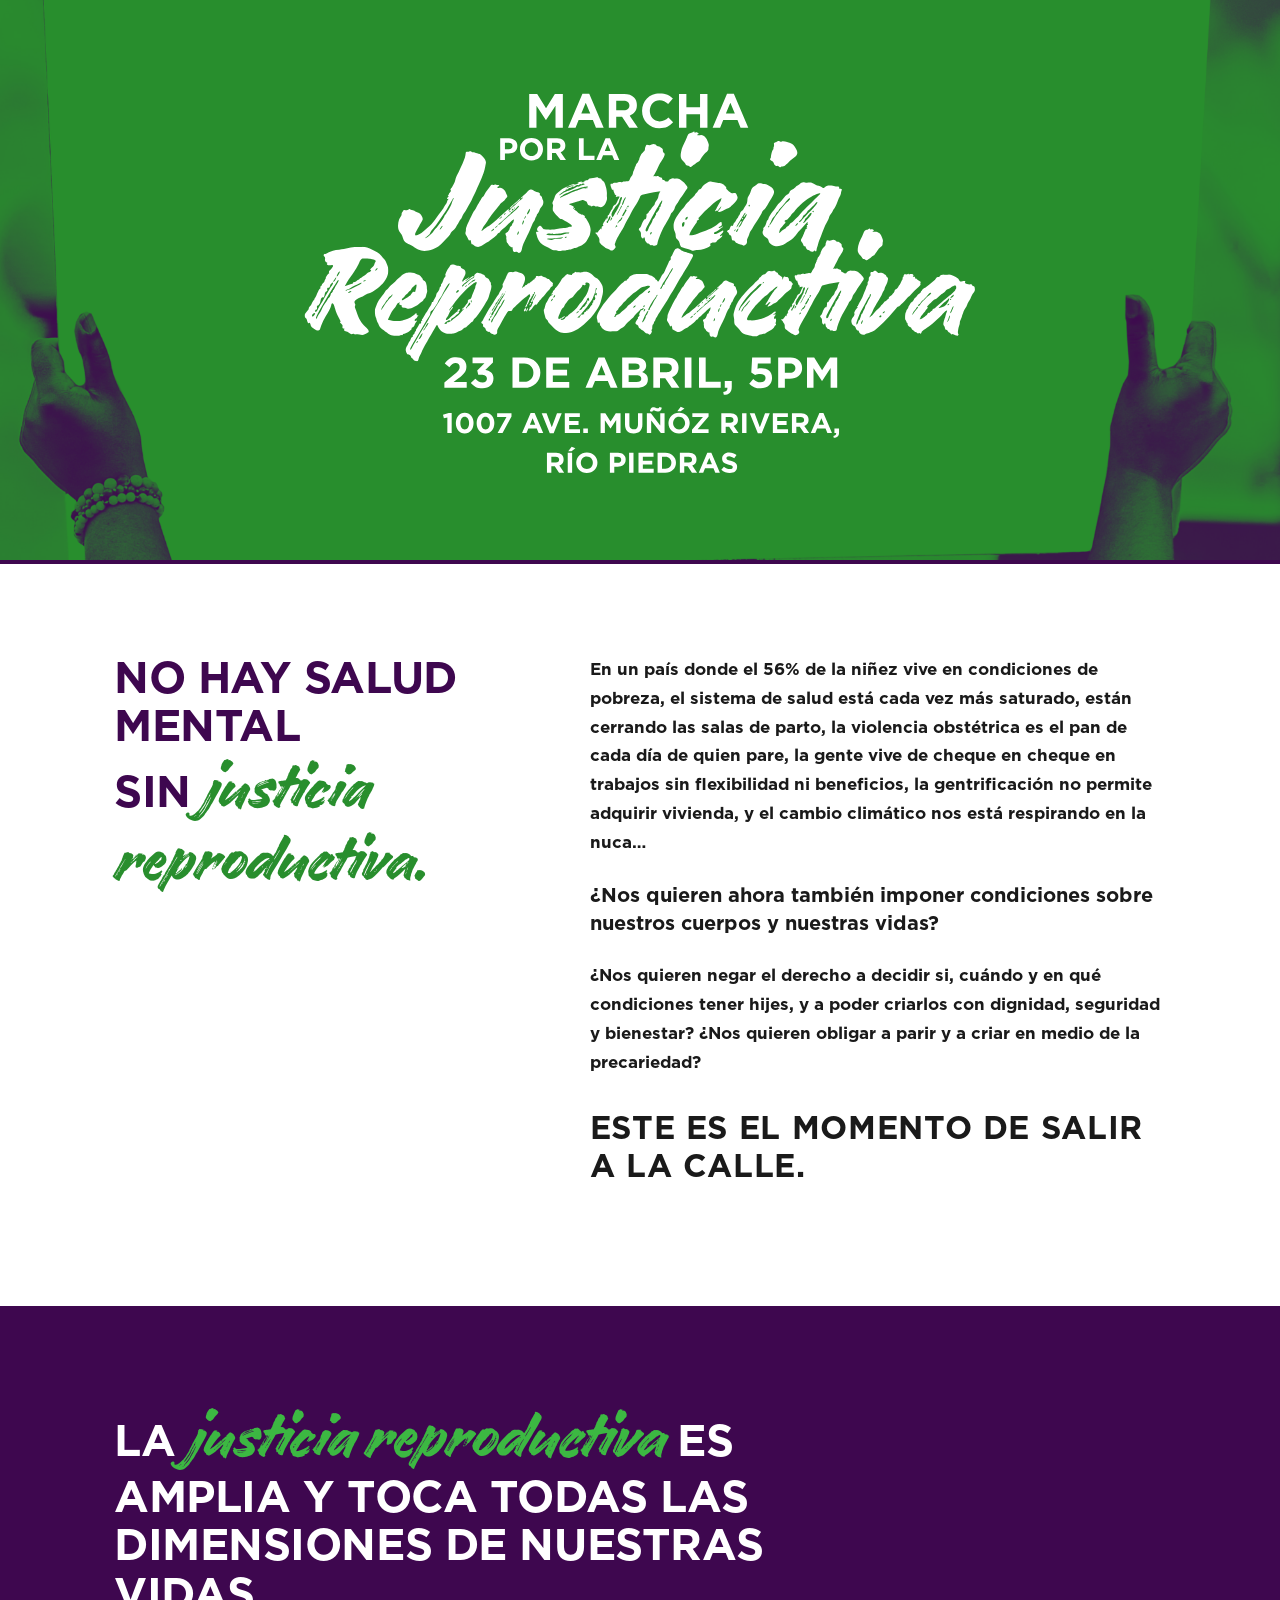
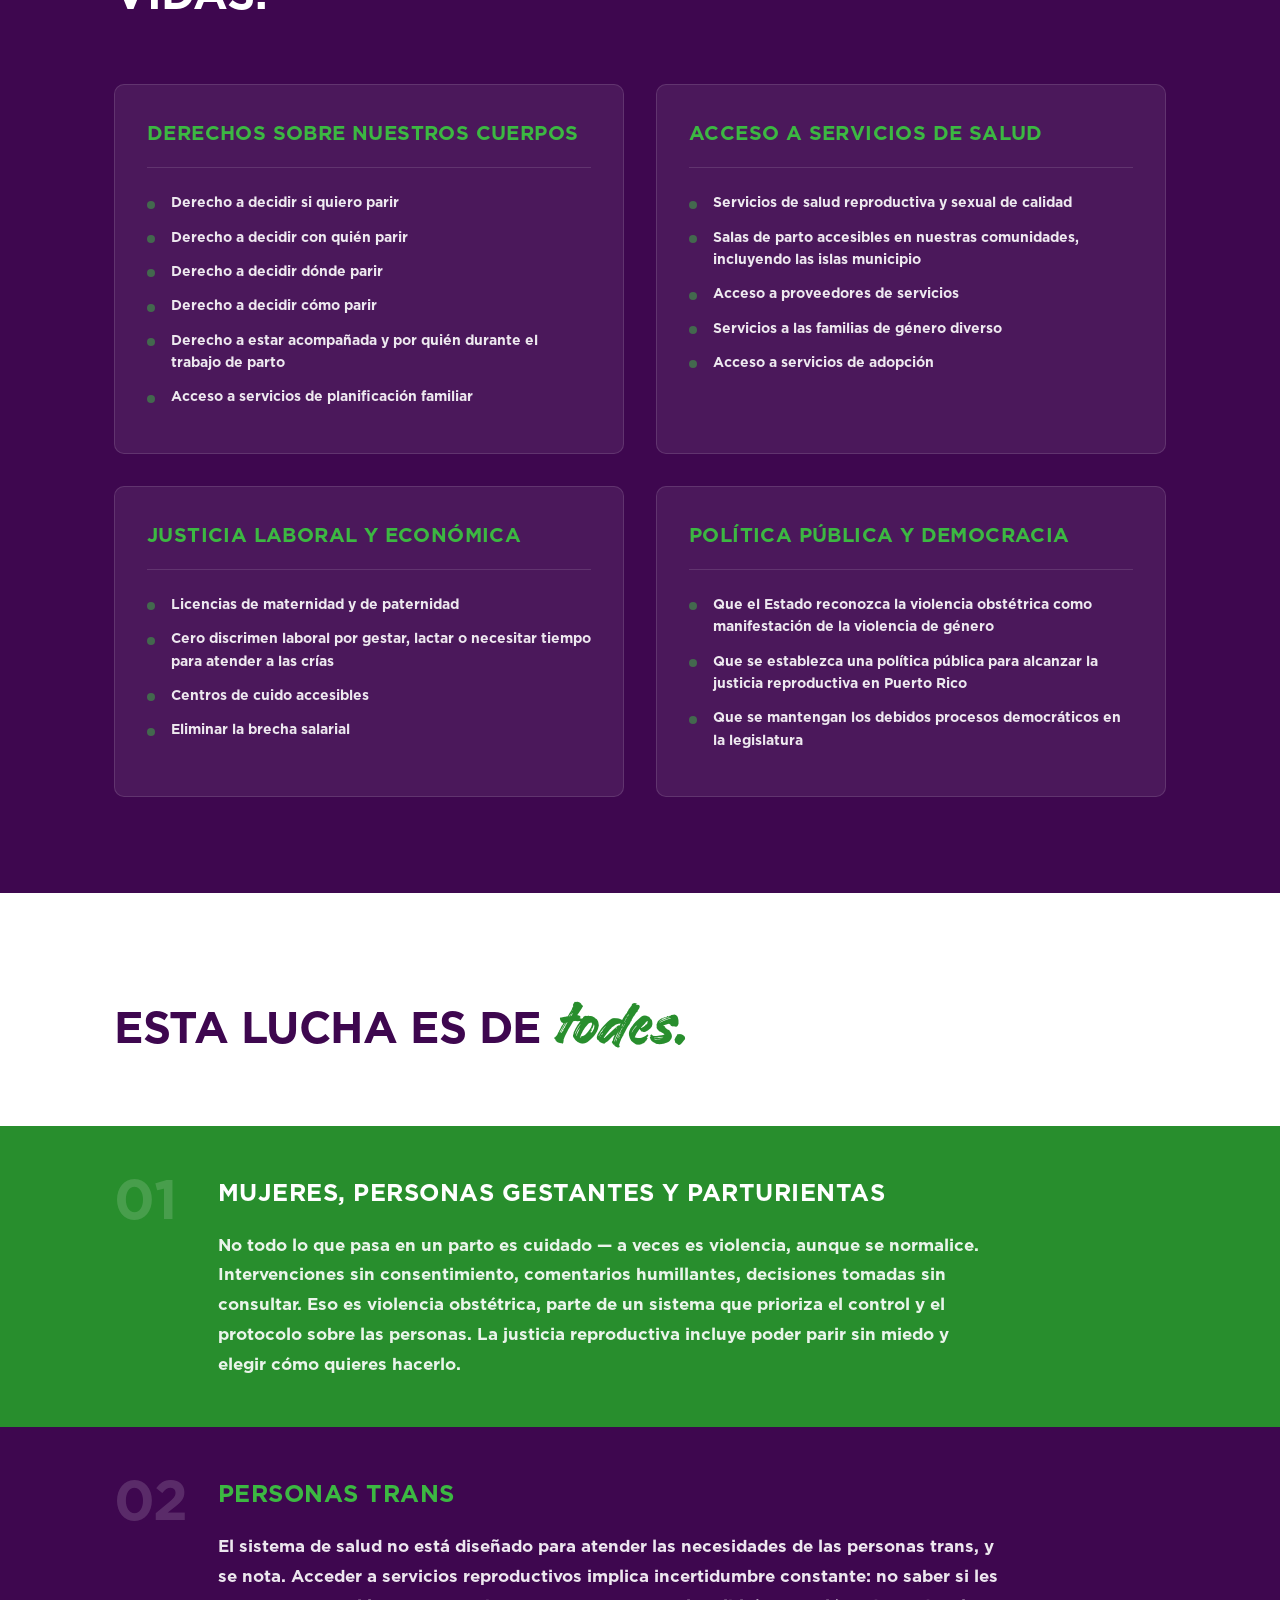
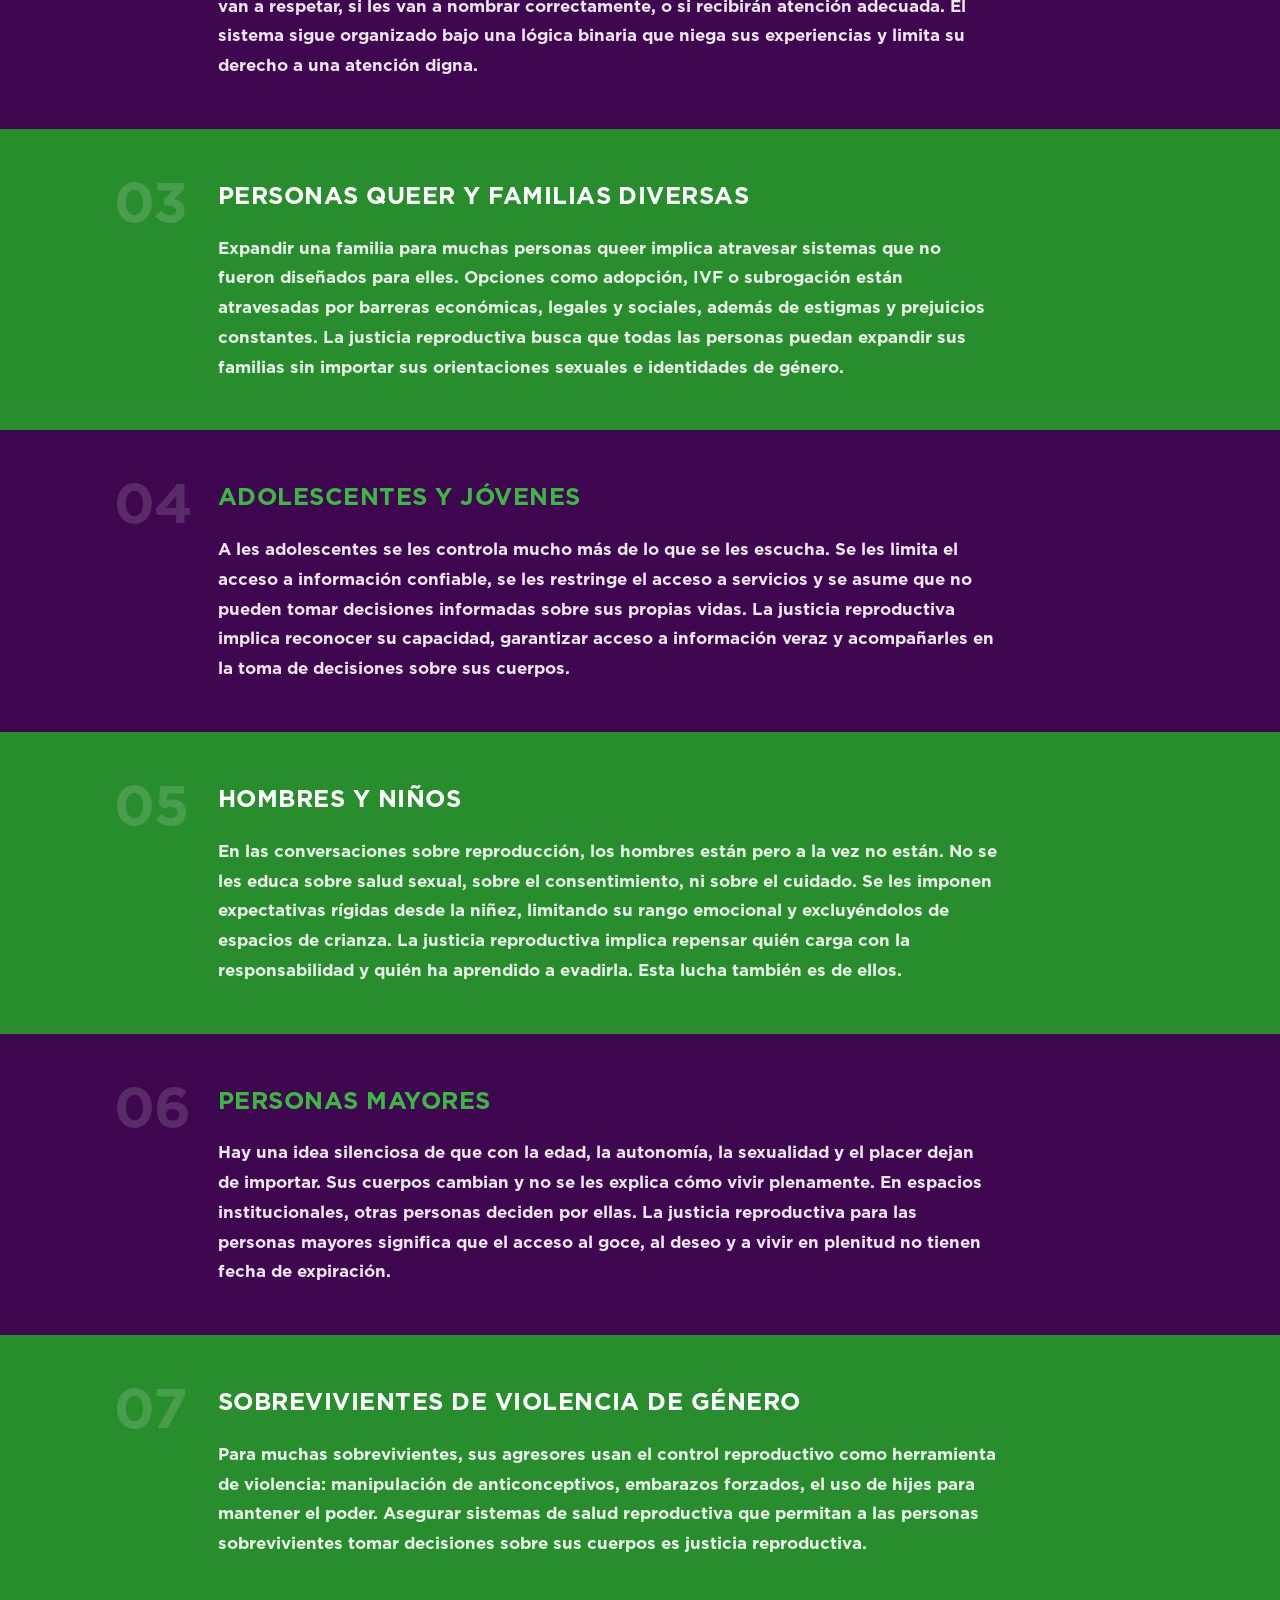
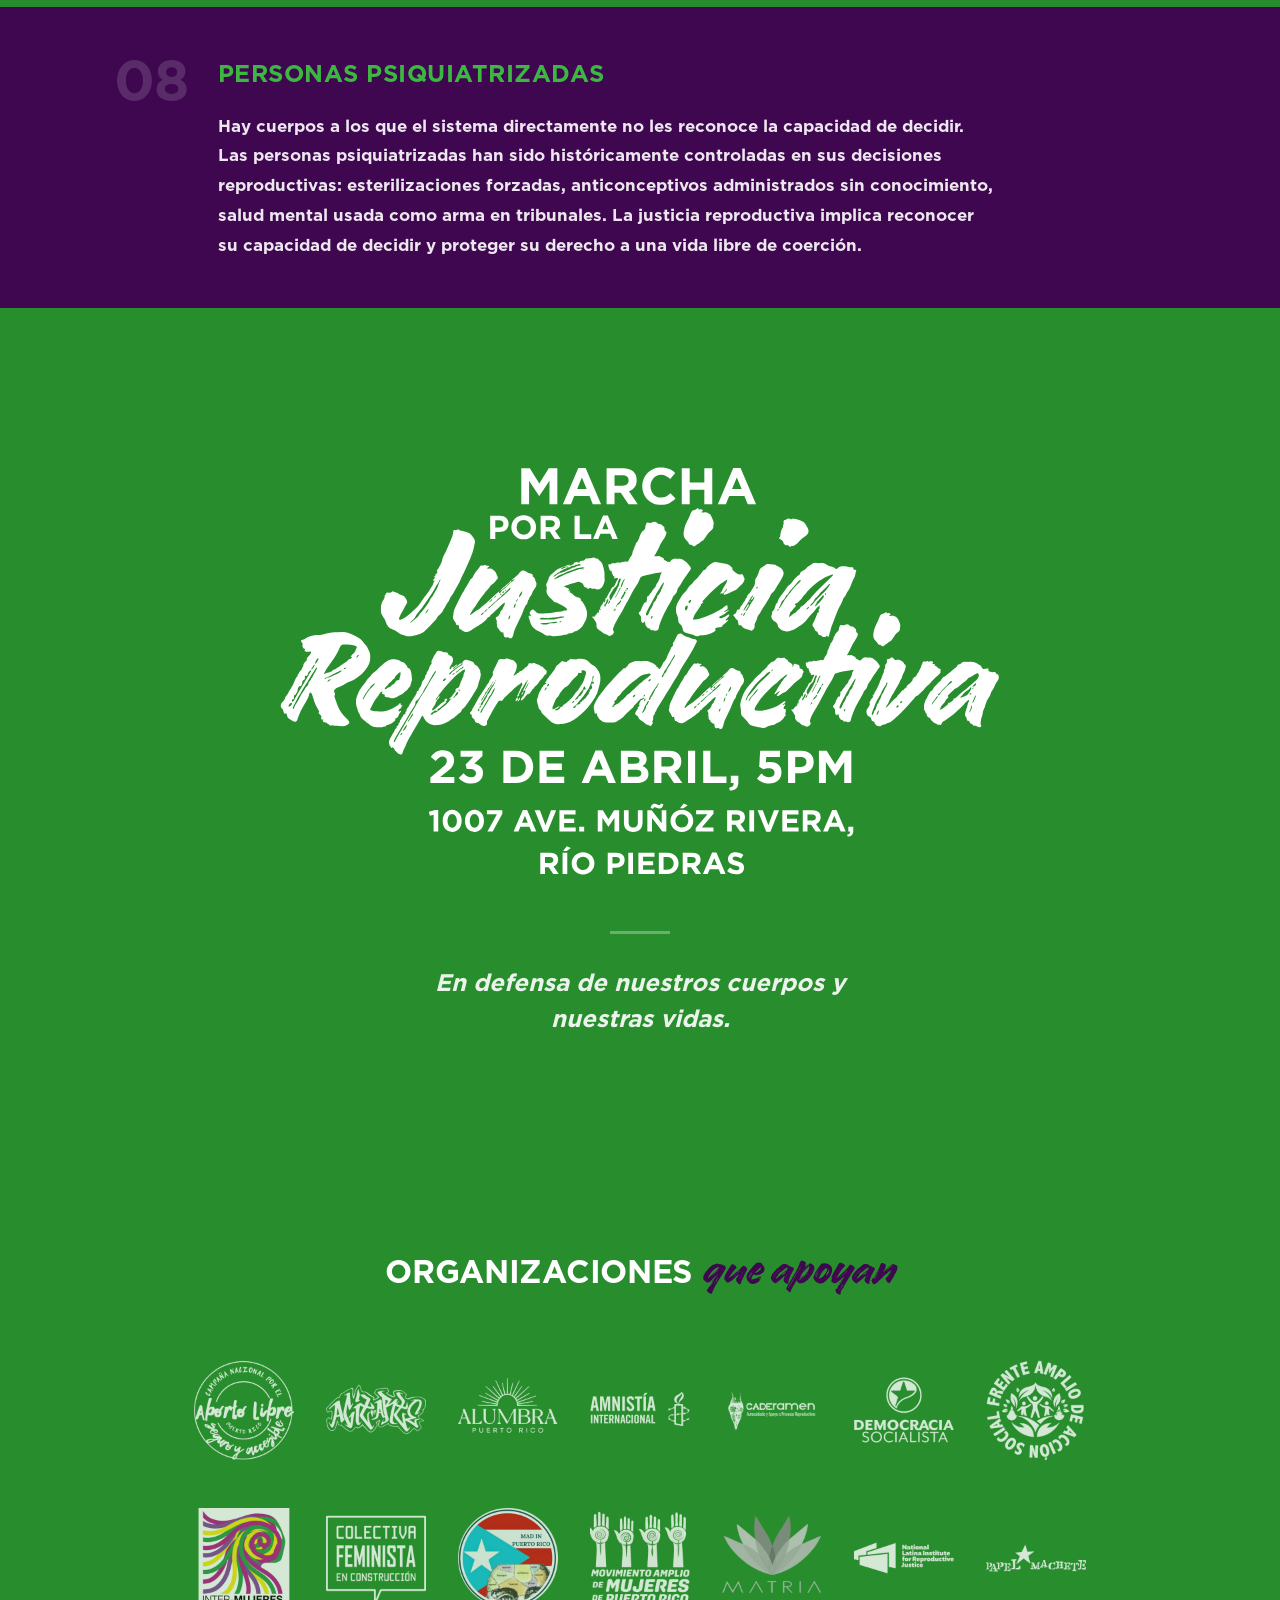
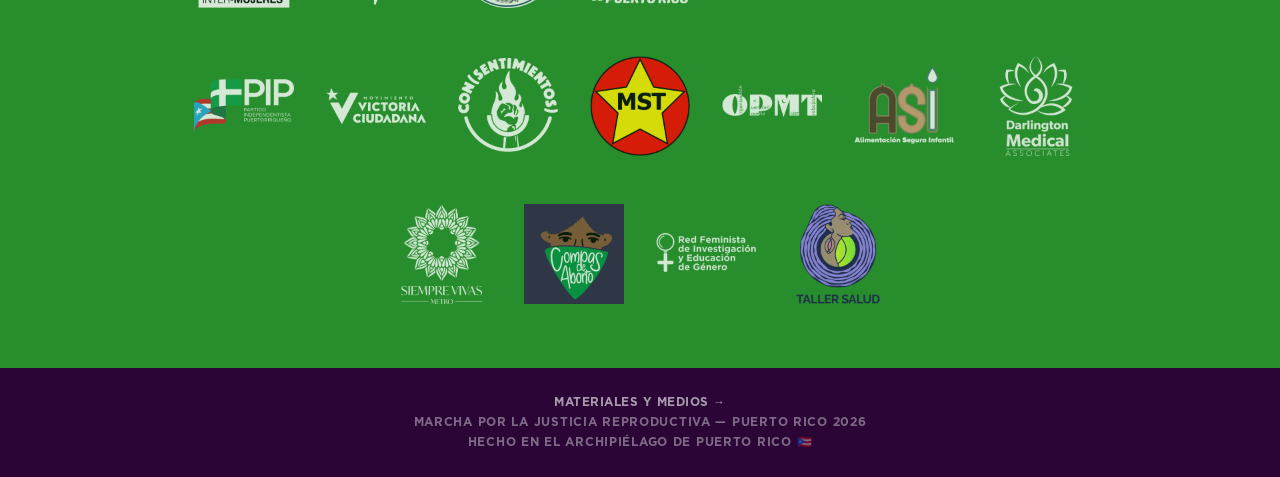
==== commit a6376e37: "feat: add Taller Salud logo to sponsors grid Co-Authored-By: Claude Opus 4.6 (1M context) <noreply@a" ====
--- a/index.html
+++ b/index.html
@@ -227,6 +227,7 @@
         <img src="logos/siempre-vivas-logo.png" alt="Siempre Vivas" class="sponsor-logo">
         <img src="logos/compas-de-aborto-logo.png" alt="Compas de Aborto" class="sponsor-logo">
         <img src="logos/red-feminista-logo.png" alt="Red Feminista" class="sponsor-logo">
+        <img src="logos/taller-salud-logo.png" alt="Taller Salud" class="sponsor-logo">
       </div>
     </div>
   </section>
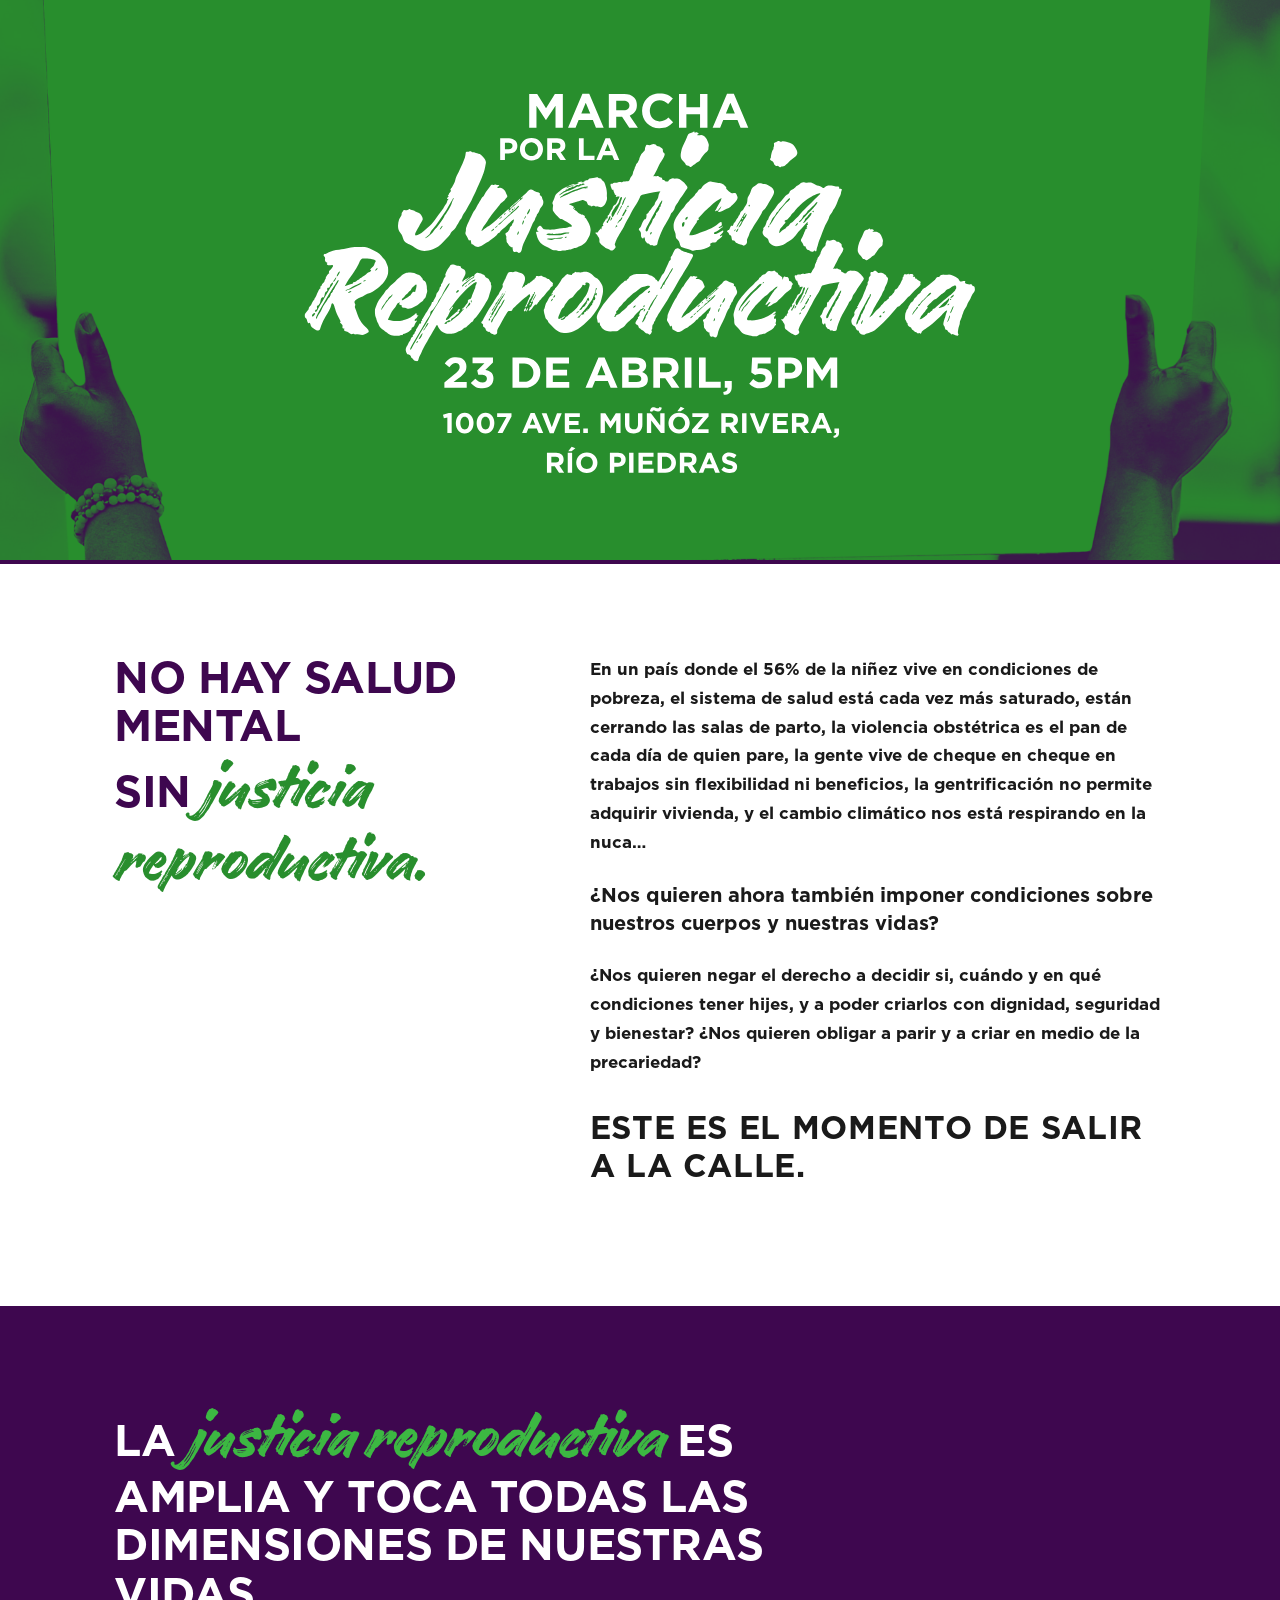
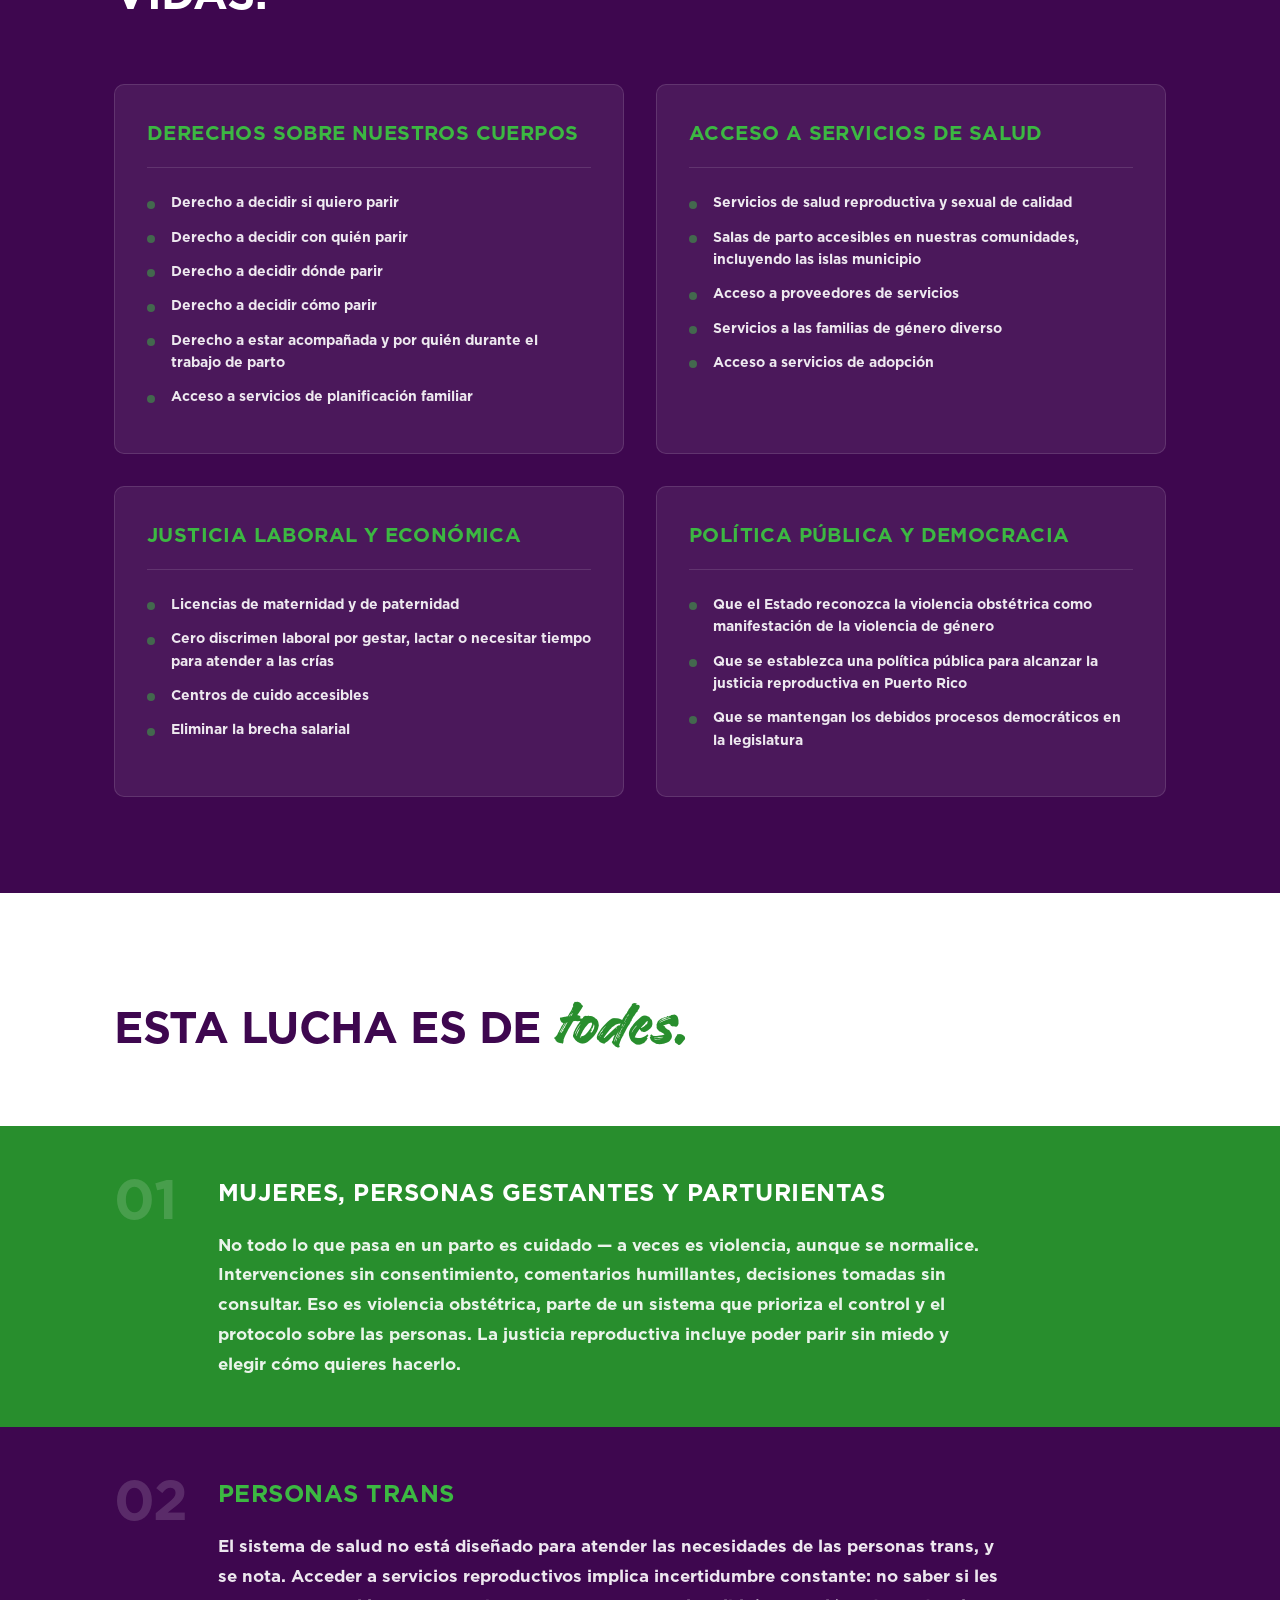
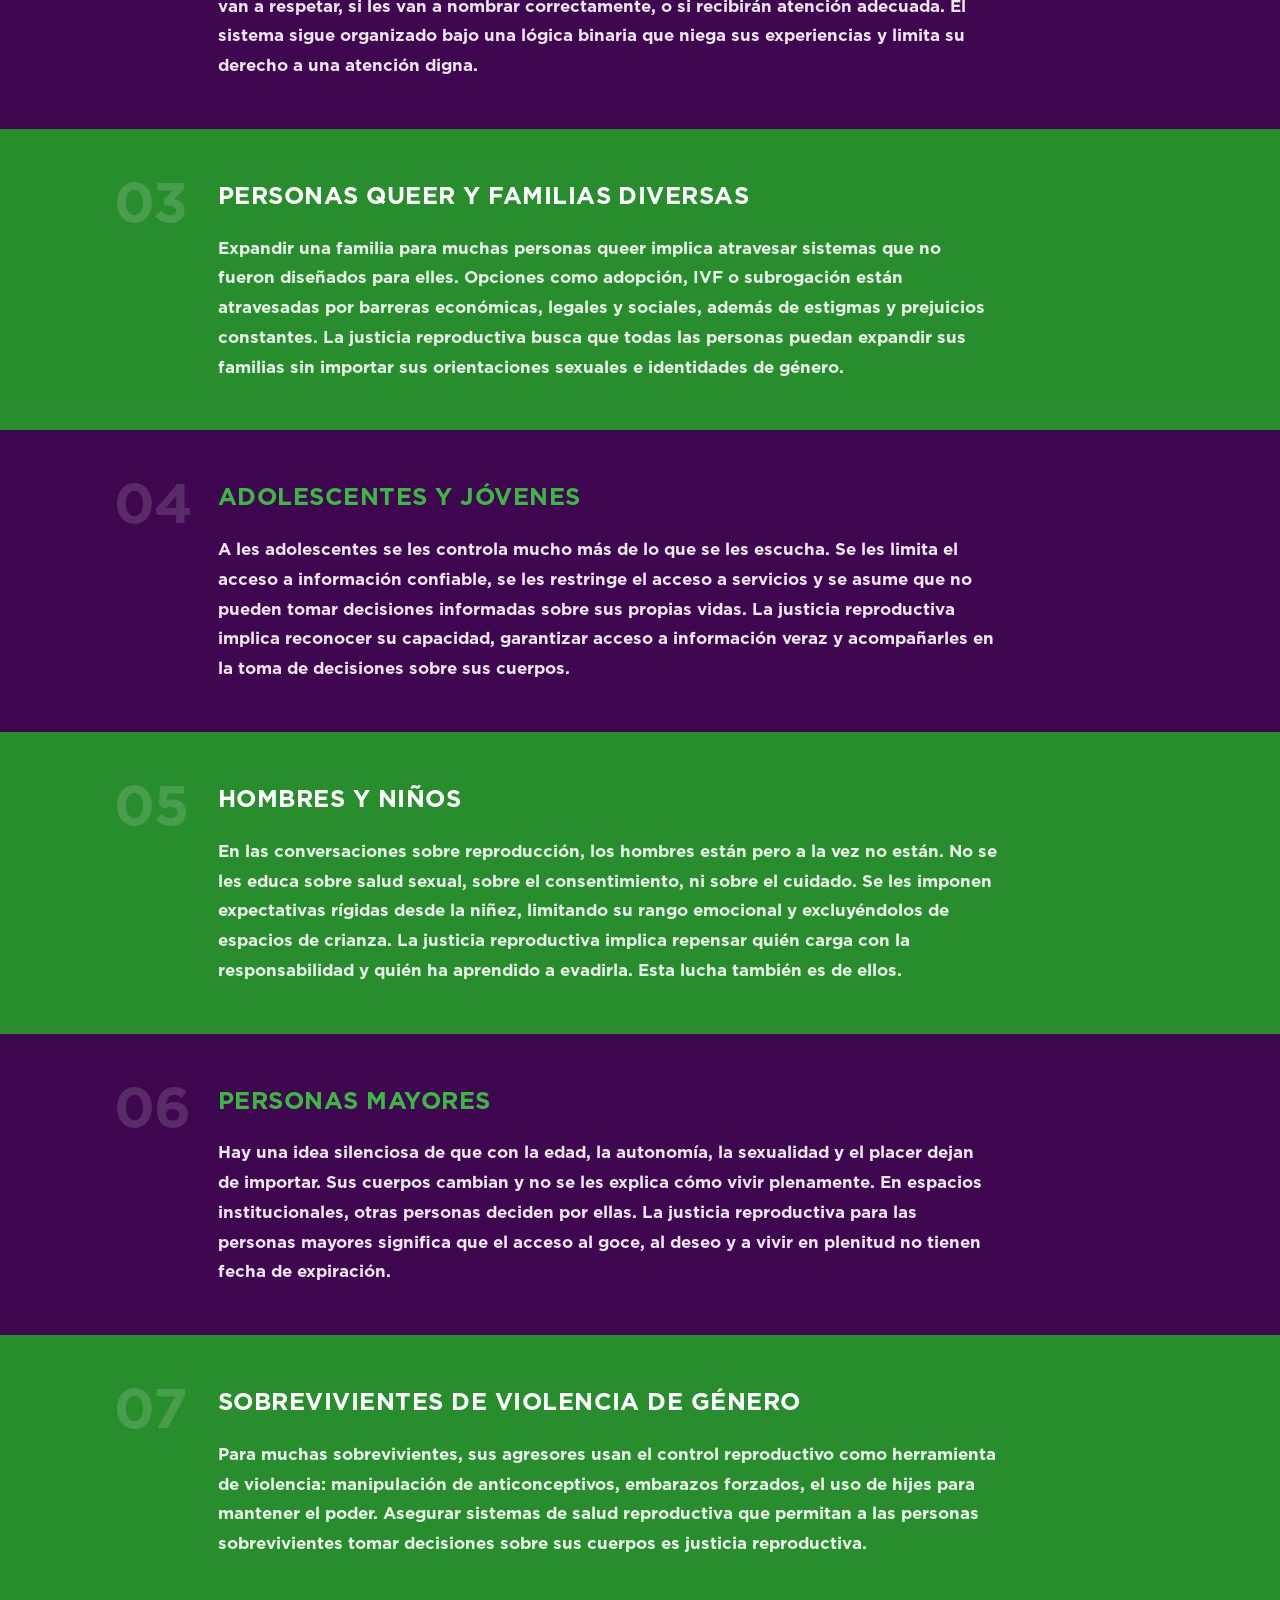
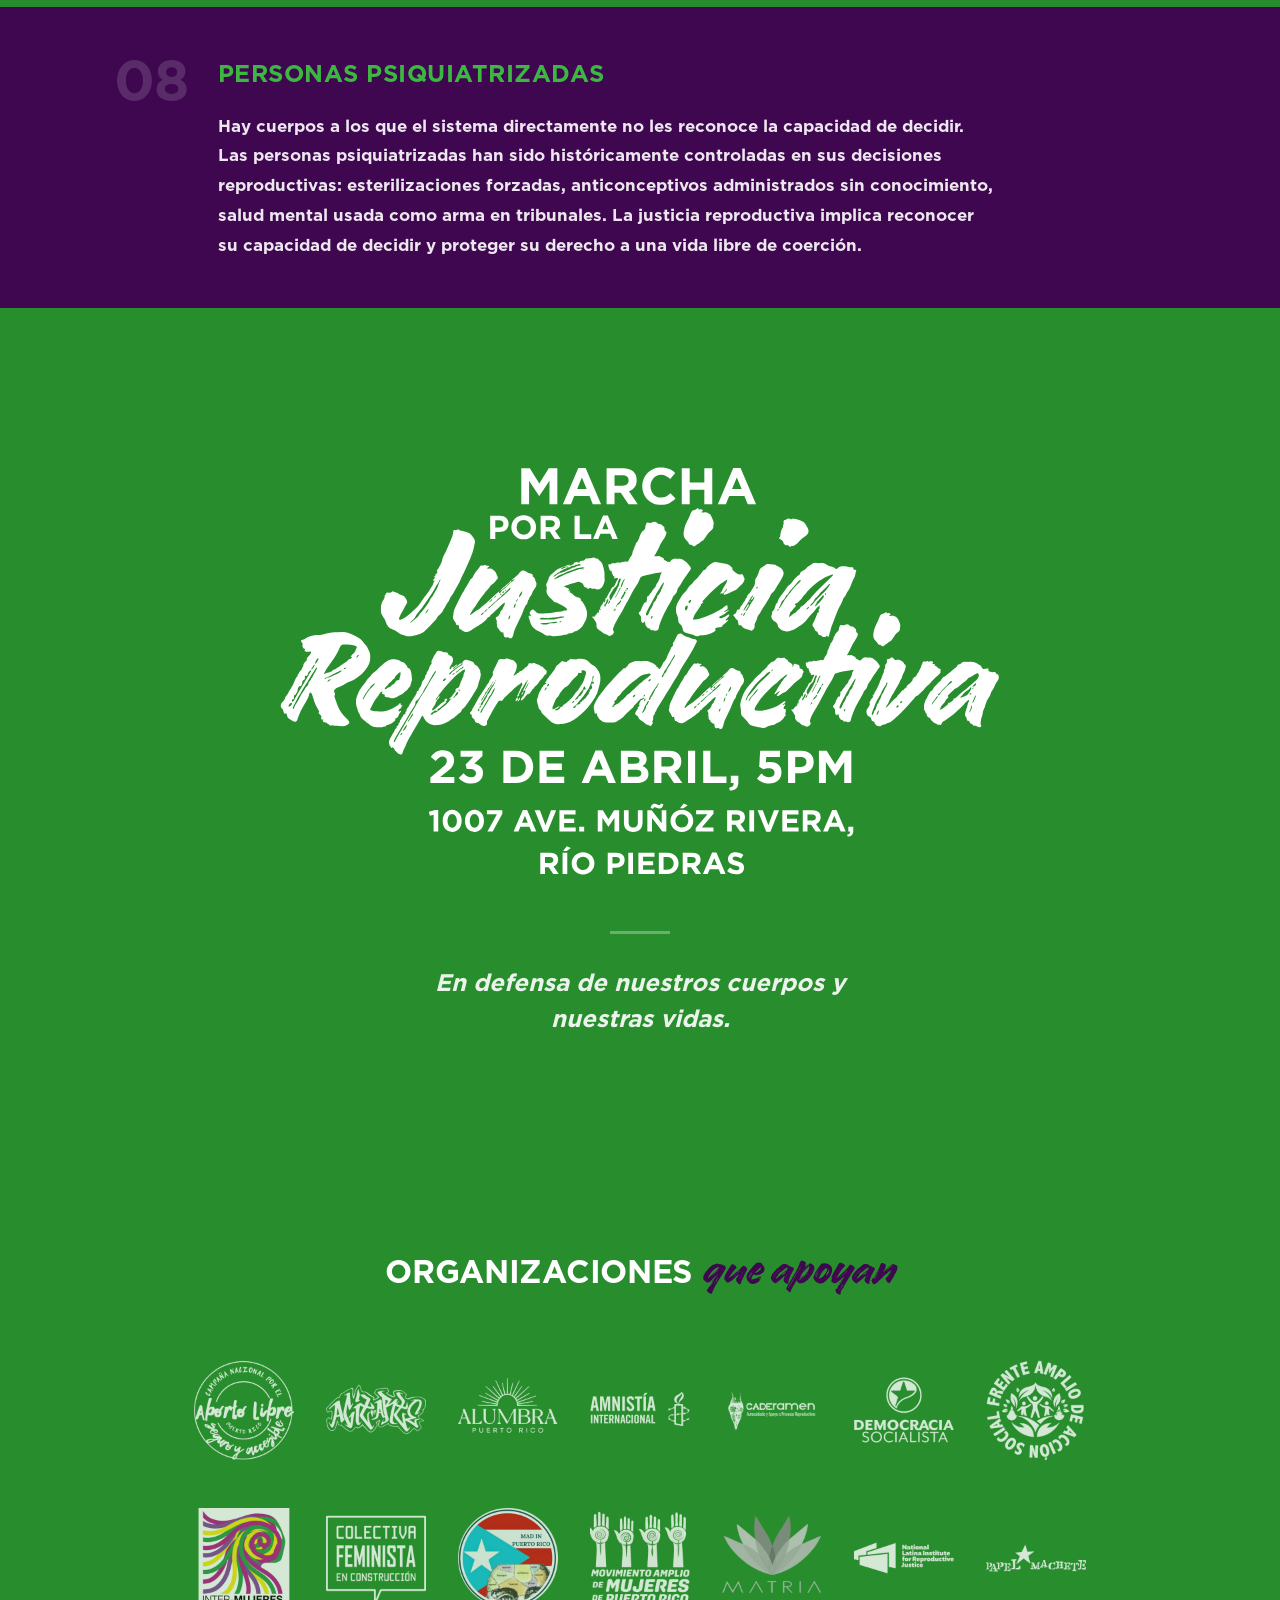
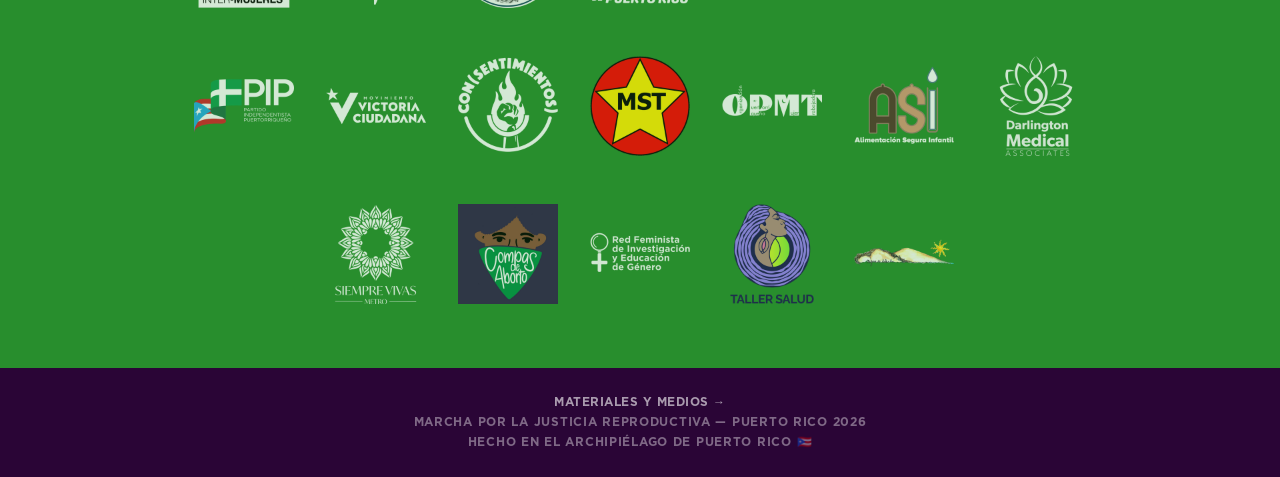
==== commit 33a9bce3: "feat: add Mujeres de la Isla logo to sponsors grid Co-Authored-By: Claude Opus 4.6 (1M context) <nor" ====
--- a/index.html
+++ b/index.html
@@ -228,6 +228,7 @@
         <img src="logos/compas-de-aborto-logo.png" alt="Compas de Aborto" class="sponsor-logo">
         <img src="logos/red-feminista-logo.png" alt="Red Feminista" class="sponsor-logo">
         <img src="logos/taller-salud-logo.png" alt="Taller Salud" class="sponsor-logo">
+        <img src="logos/mujeres-de-la-isla-logo.png" alt="Mujeres de la Isla" class="sponsor-logo">
       </div>
     </div>
   </section>
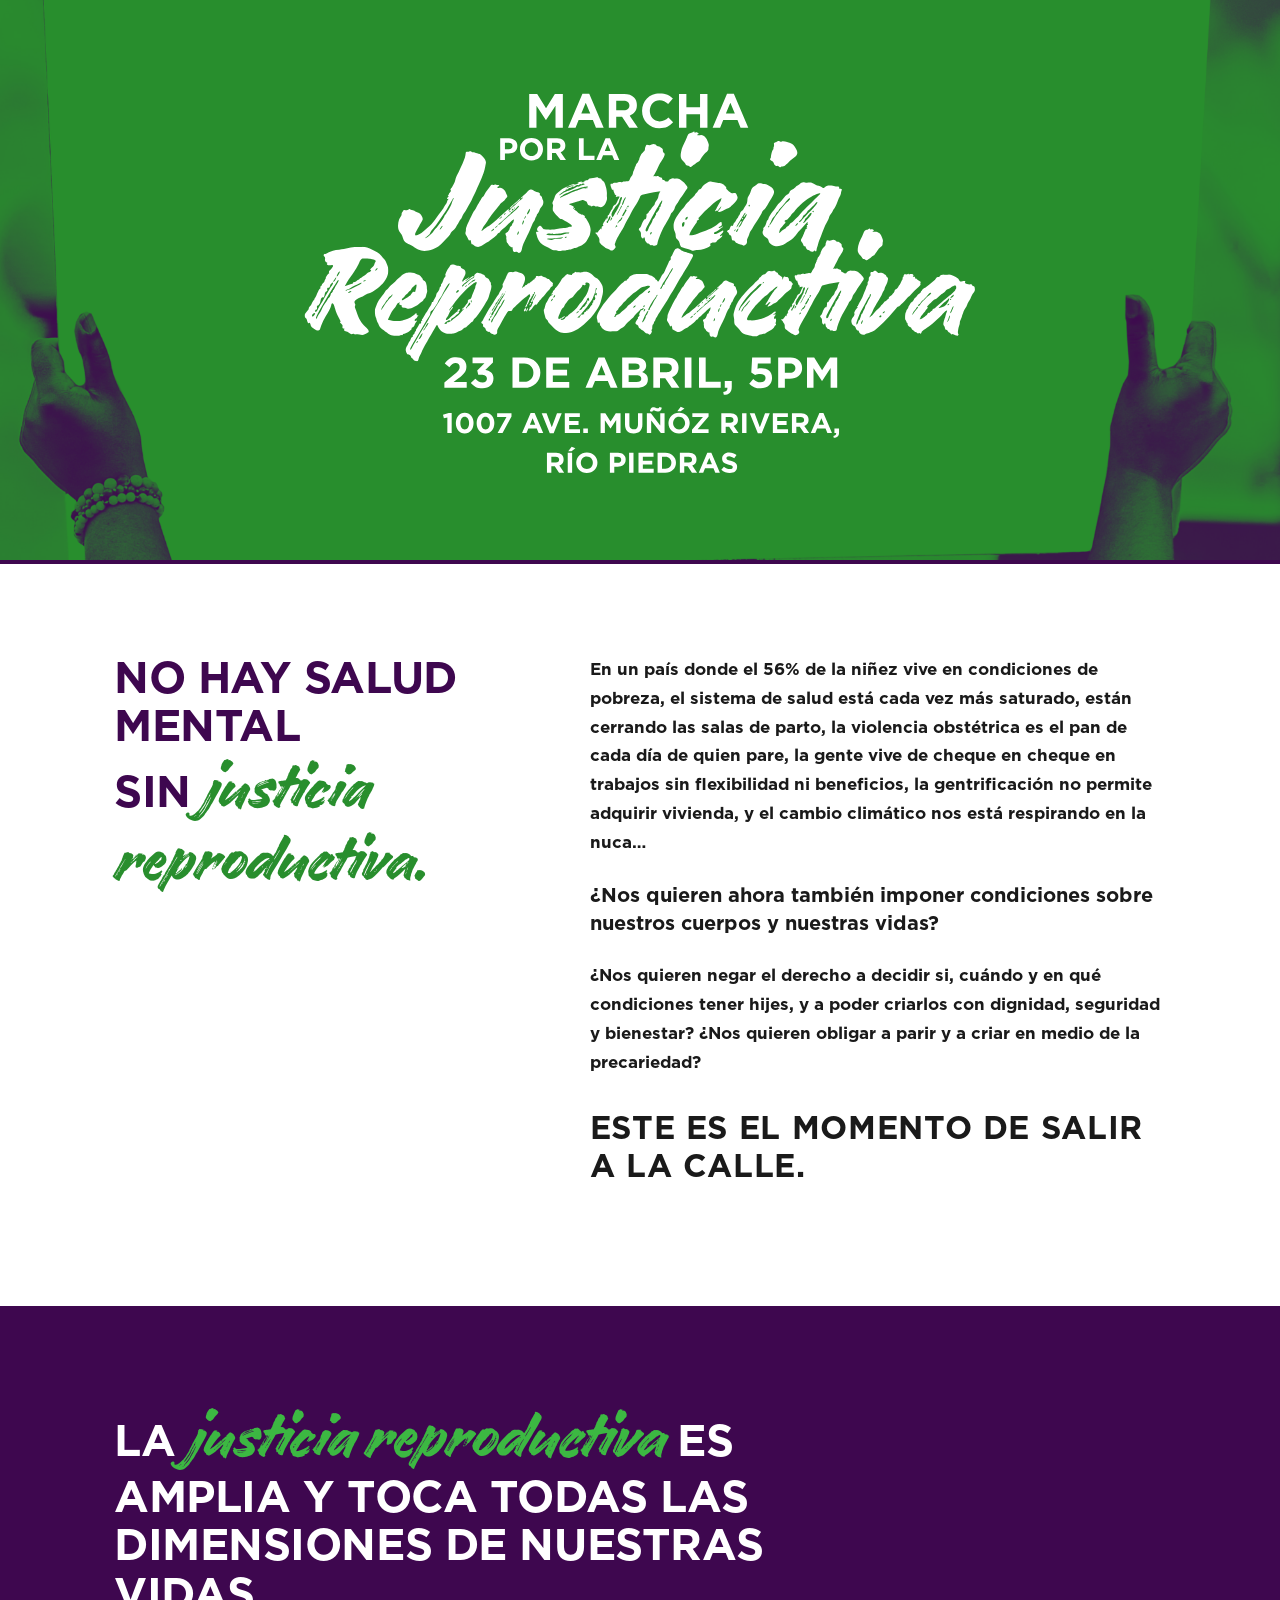
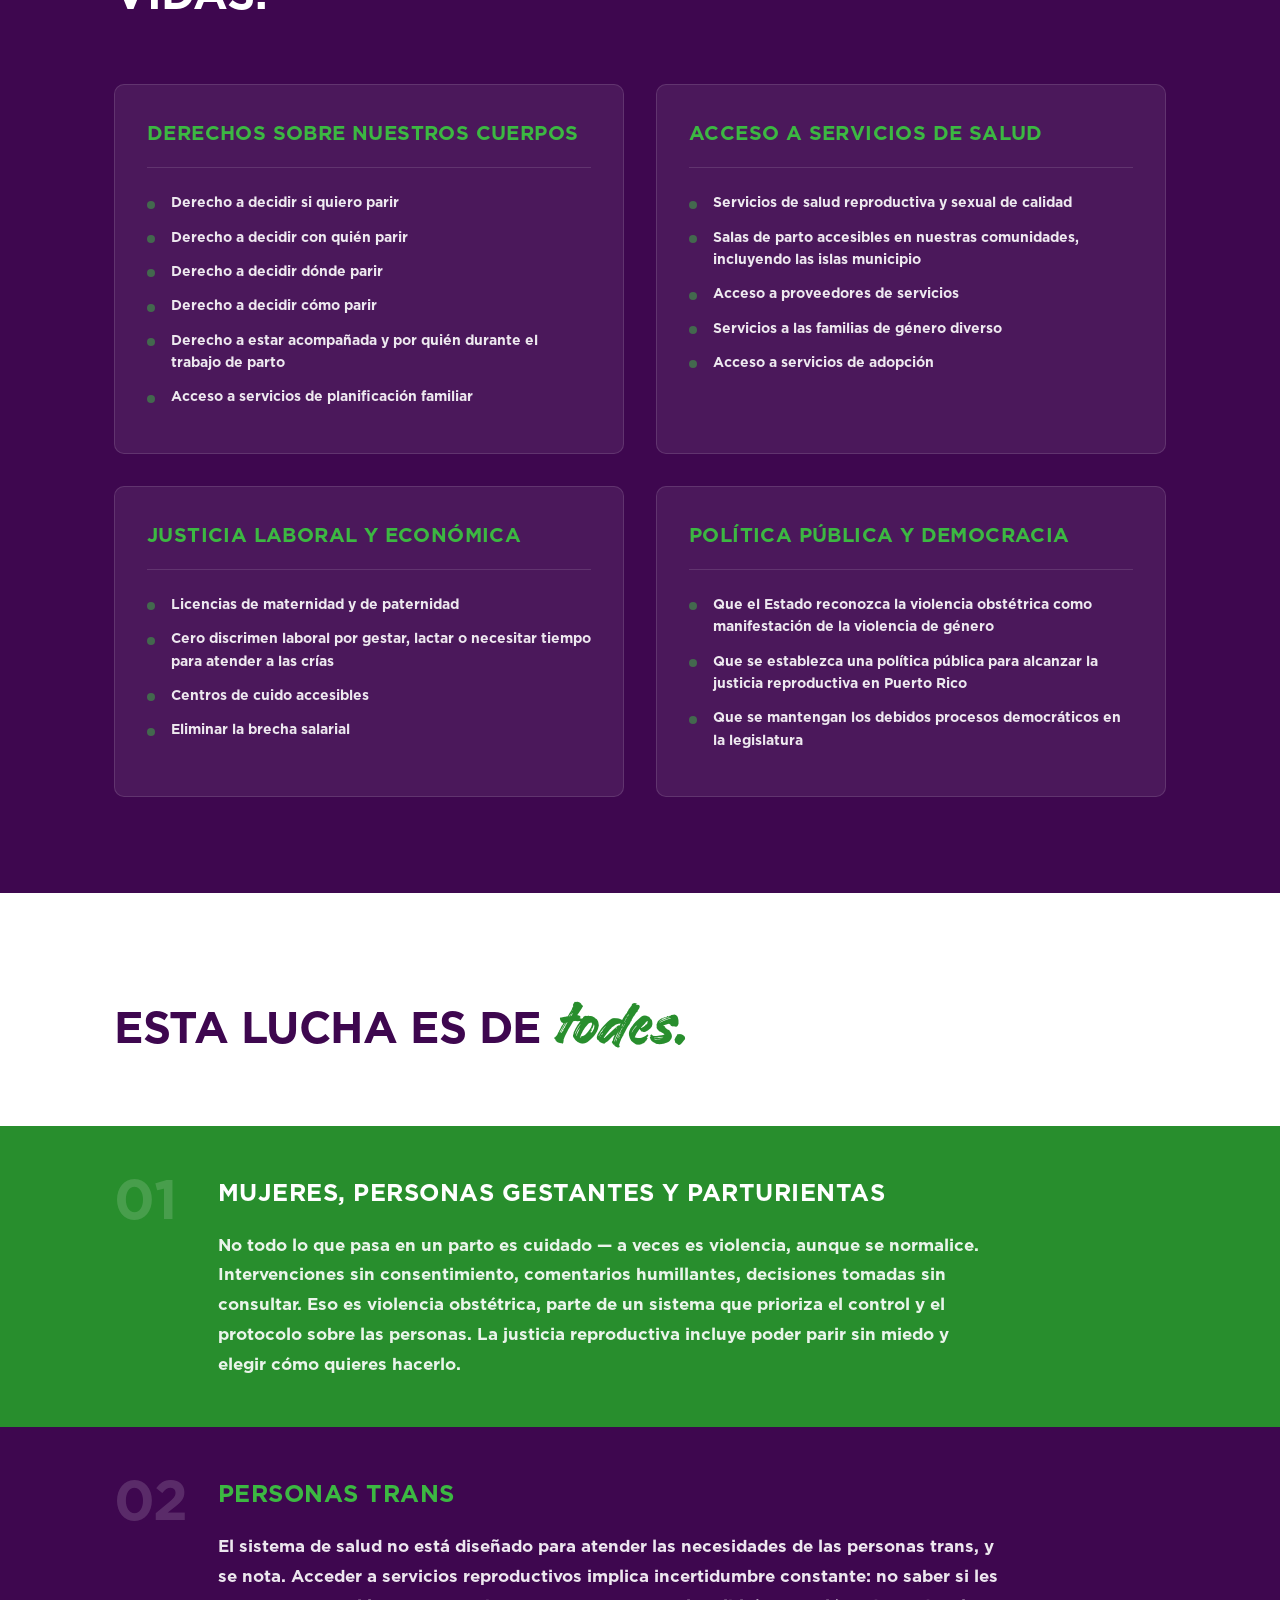
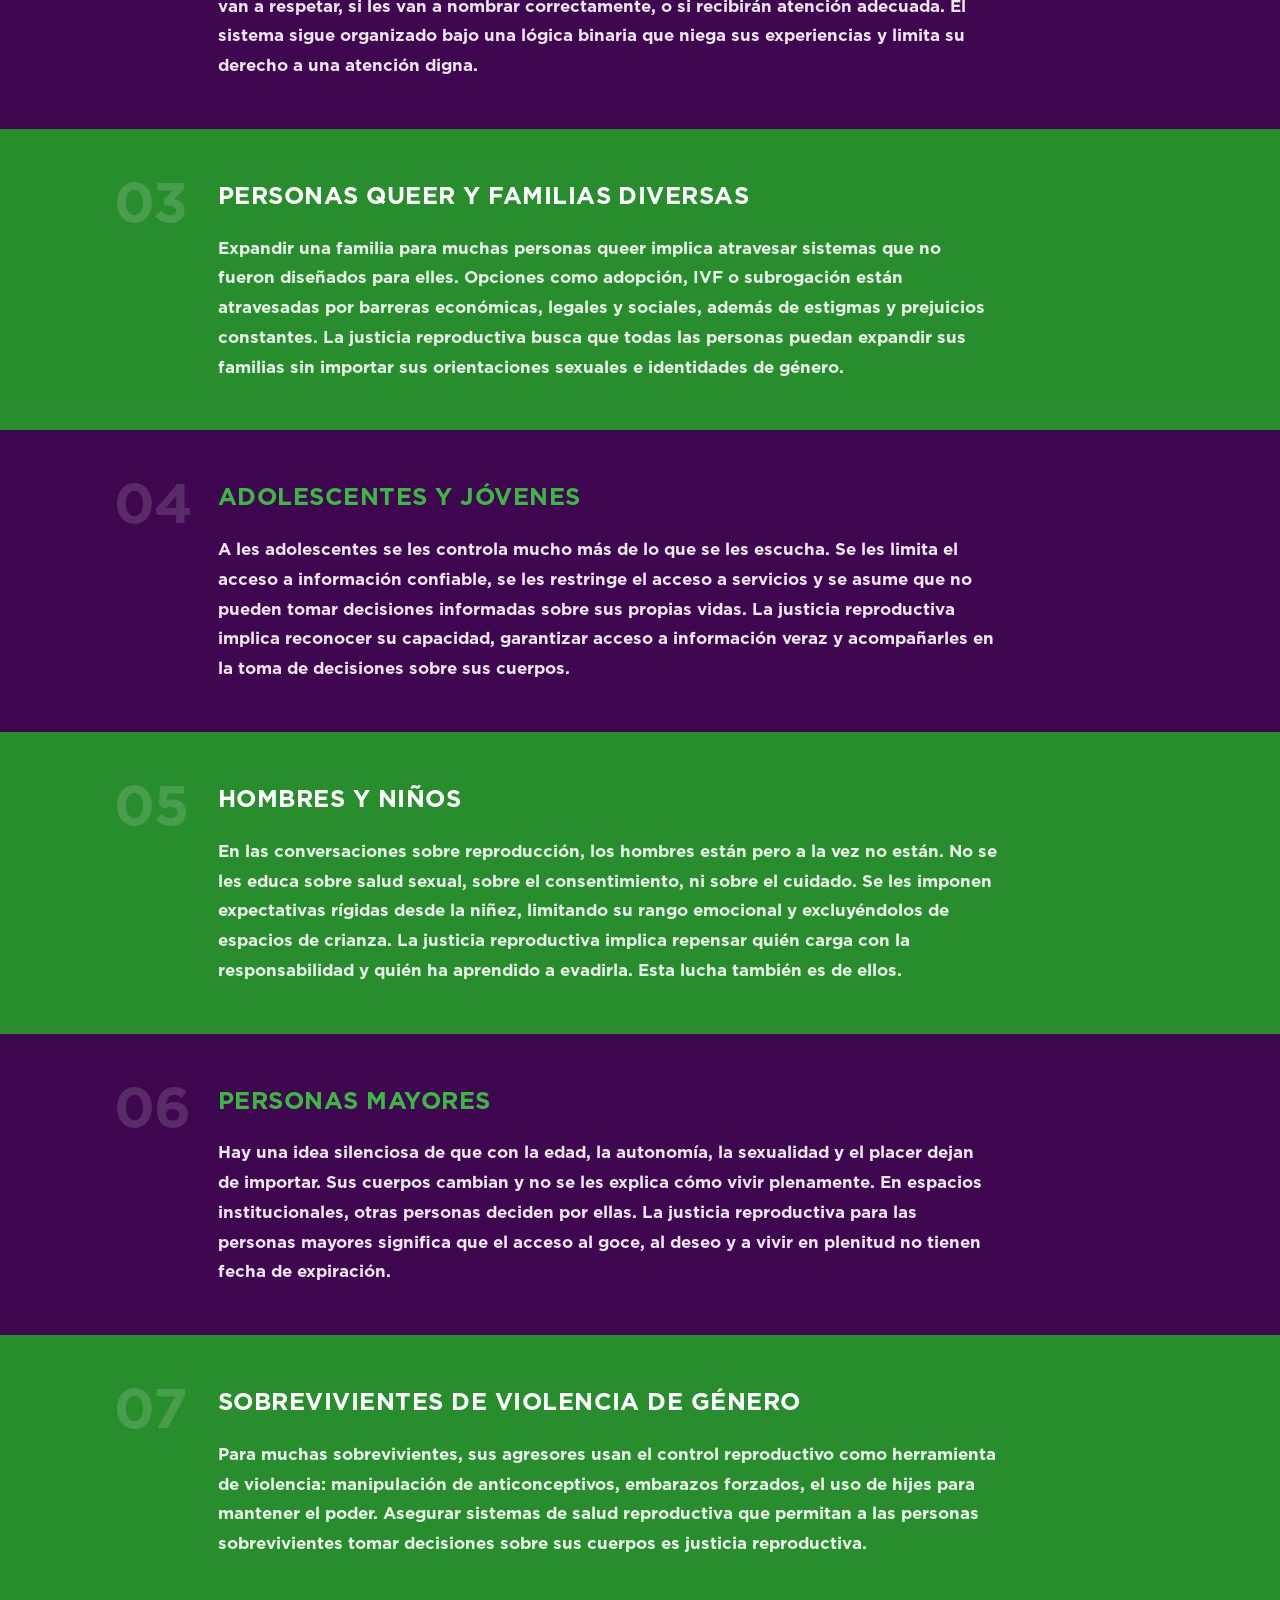
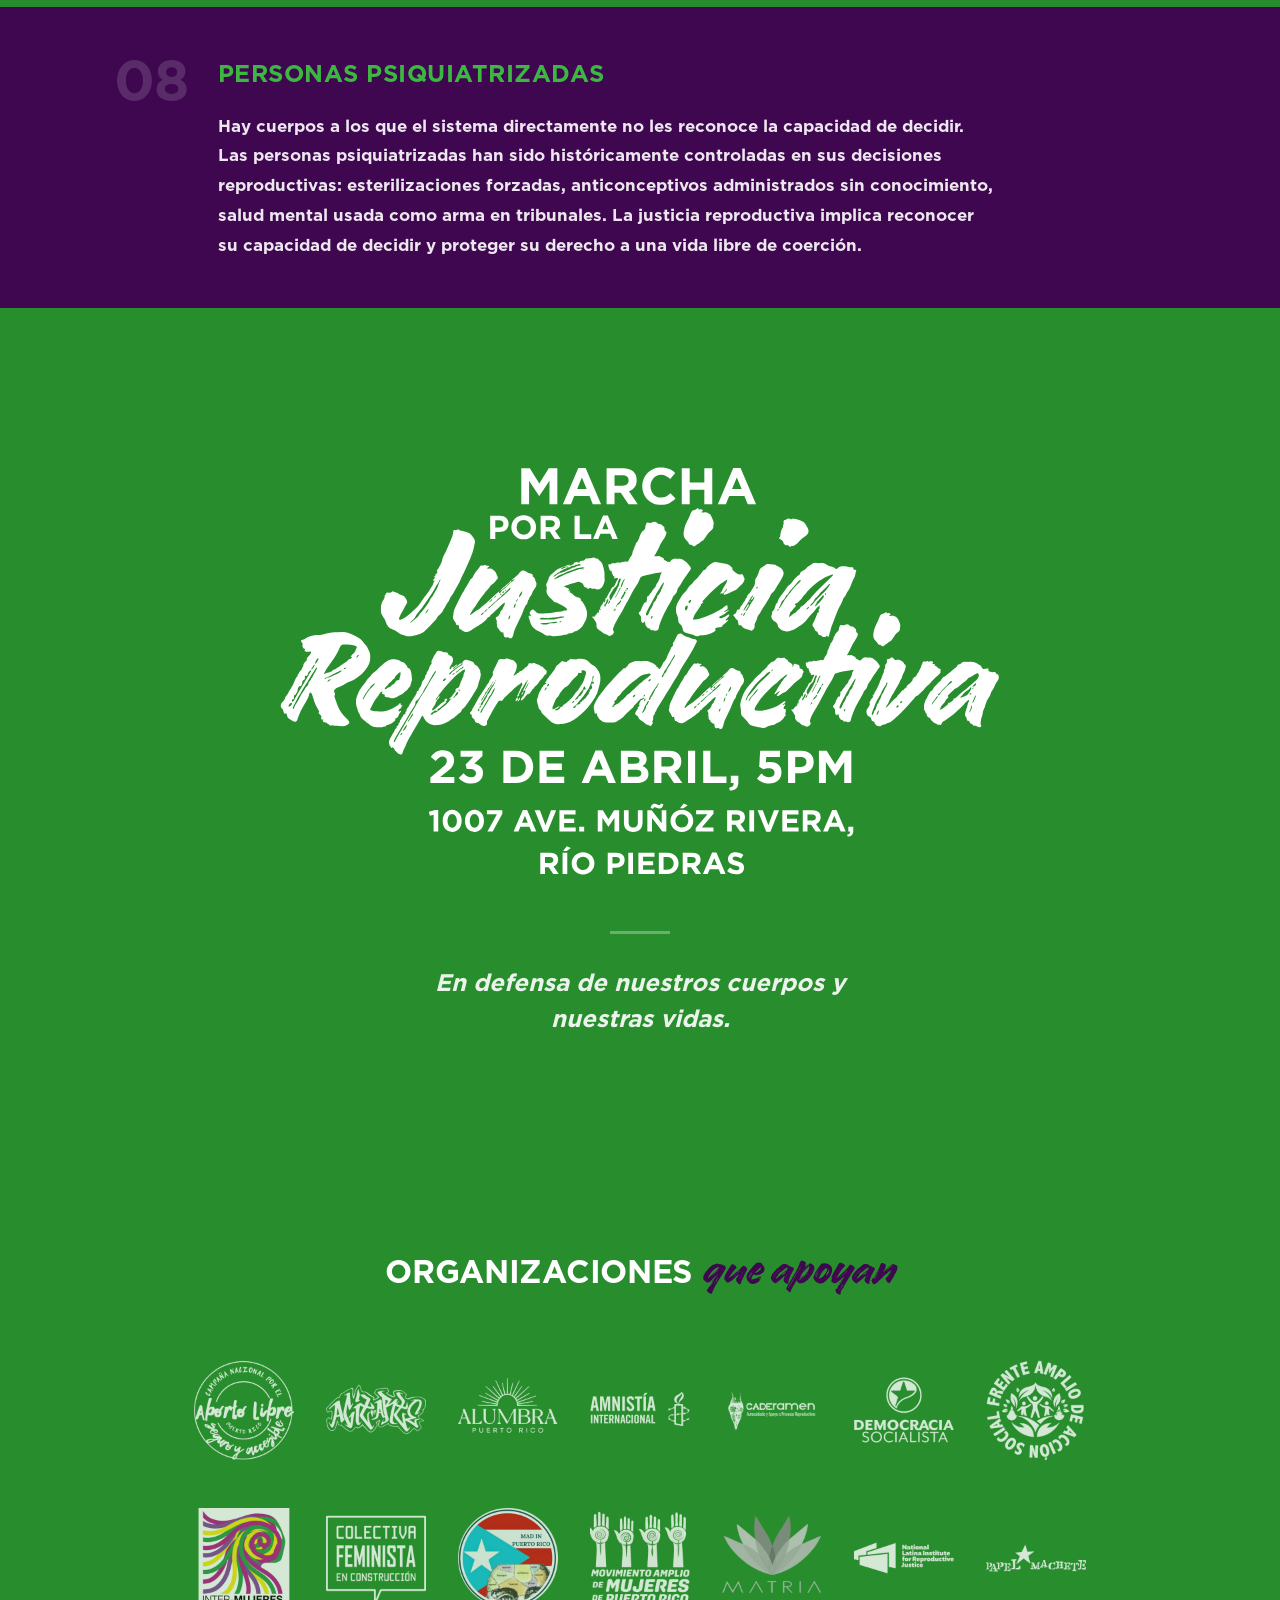
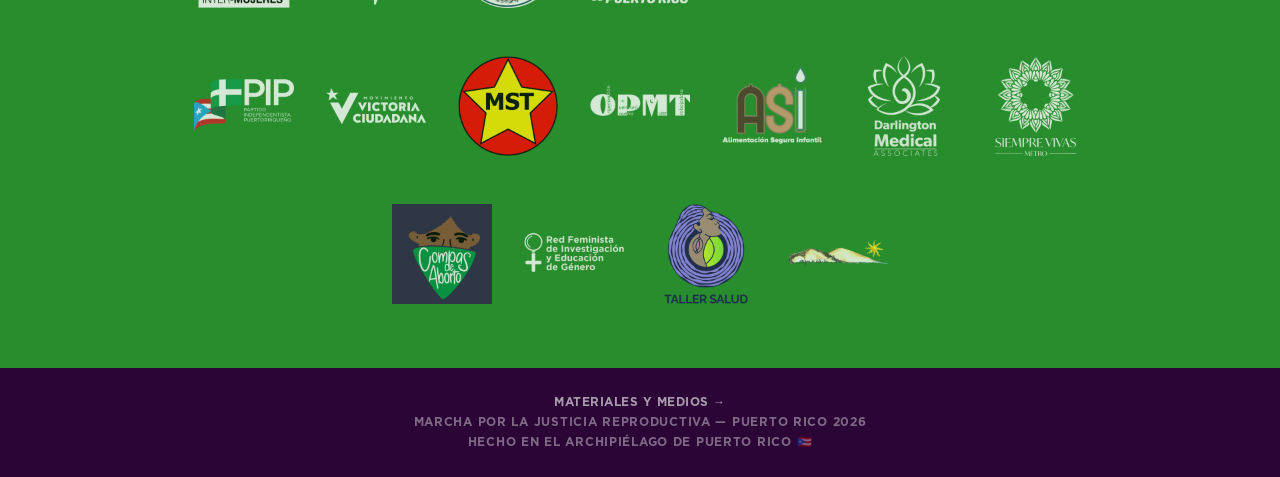
==== commit 050dfd3f: "chore: remove Consentimientos logo from sponsors grid Co-Authored-By: Claude Opus 4.6 (1M context) <" ====
--- a/index.html
+++ b/index.html
@@ -219,7 +219,6 @@
         <img src="logos/papel-machete-logo.png" alt="Papel Machete" class="sponsor-logo">
         <img src="logos/pip-logo.png" alt="PIP" class="sponsor-logo">
         <img src="logos/victoria-logo.png" alt="Victoria Ciudadana" class="sponsor-logo">
-        <img src="logos/consentimientos-logo.png" alt="Consentimientos" class="sponsor-logo">
         <img src="logos/mst-logo.png" alt="MST" class="sponsor-logo">
         <img src="logos/opmt-logo.png" alt="OPMT" class="sponsor-logo">
         <img src="logos/asi-logo.png" alt="ASI" class="sponsor-logo">
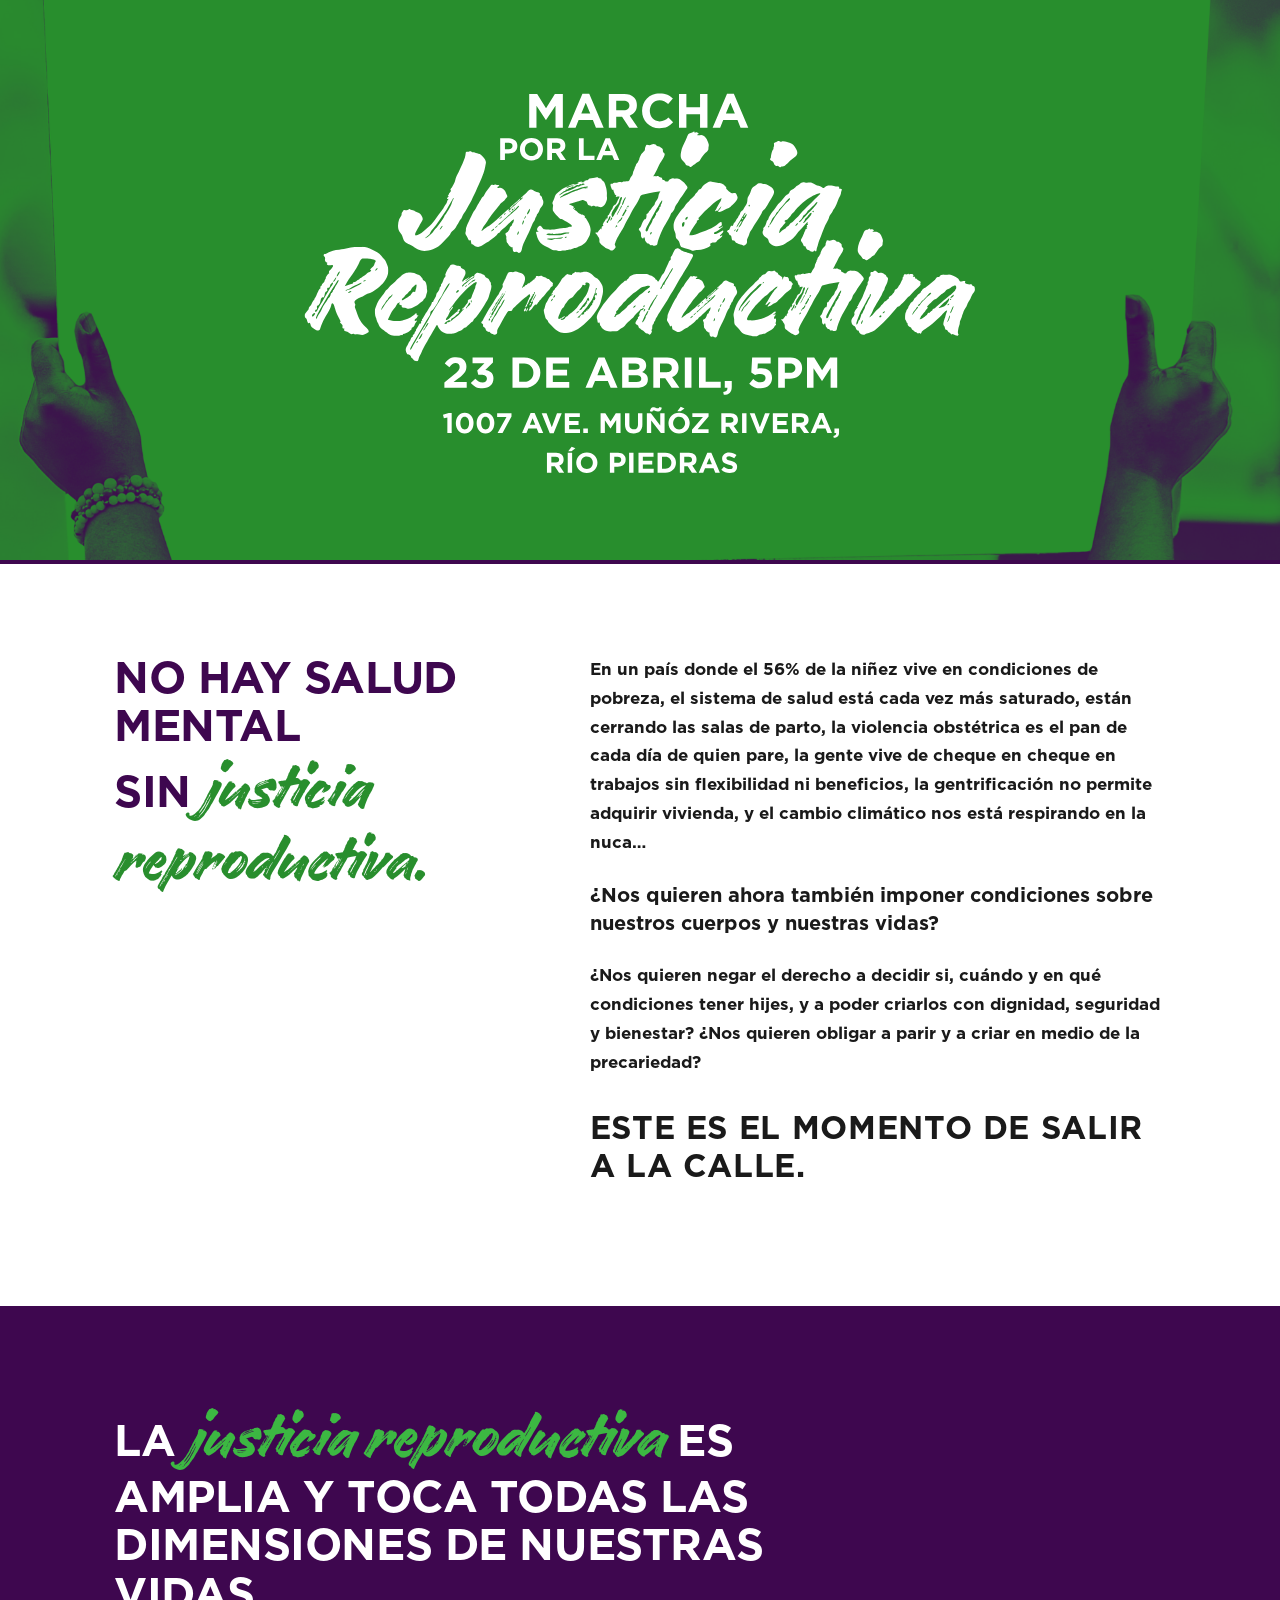
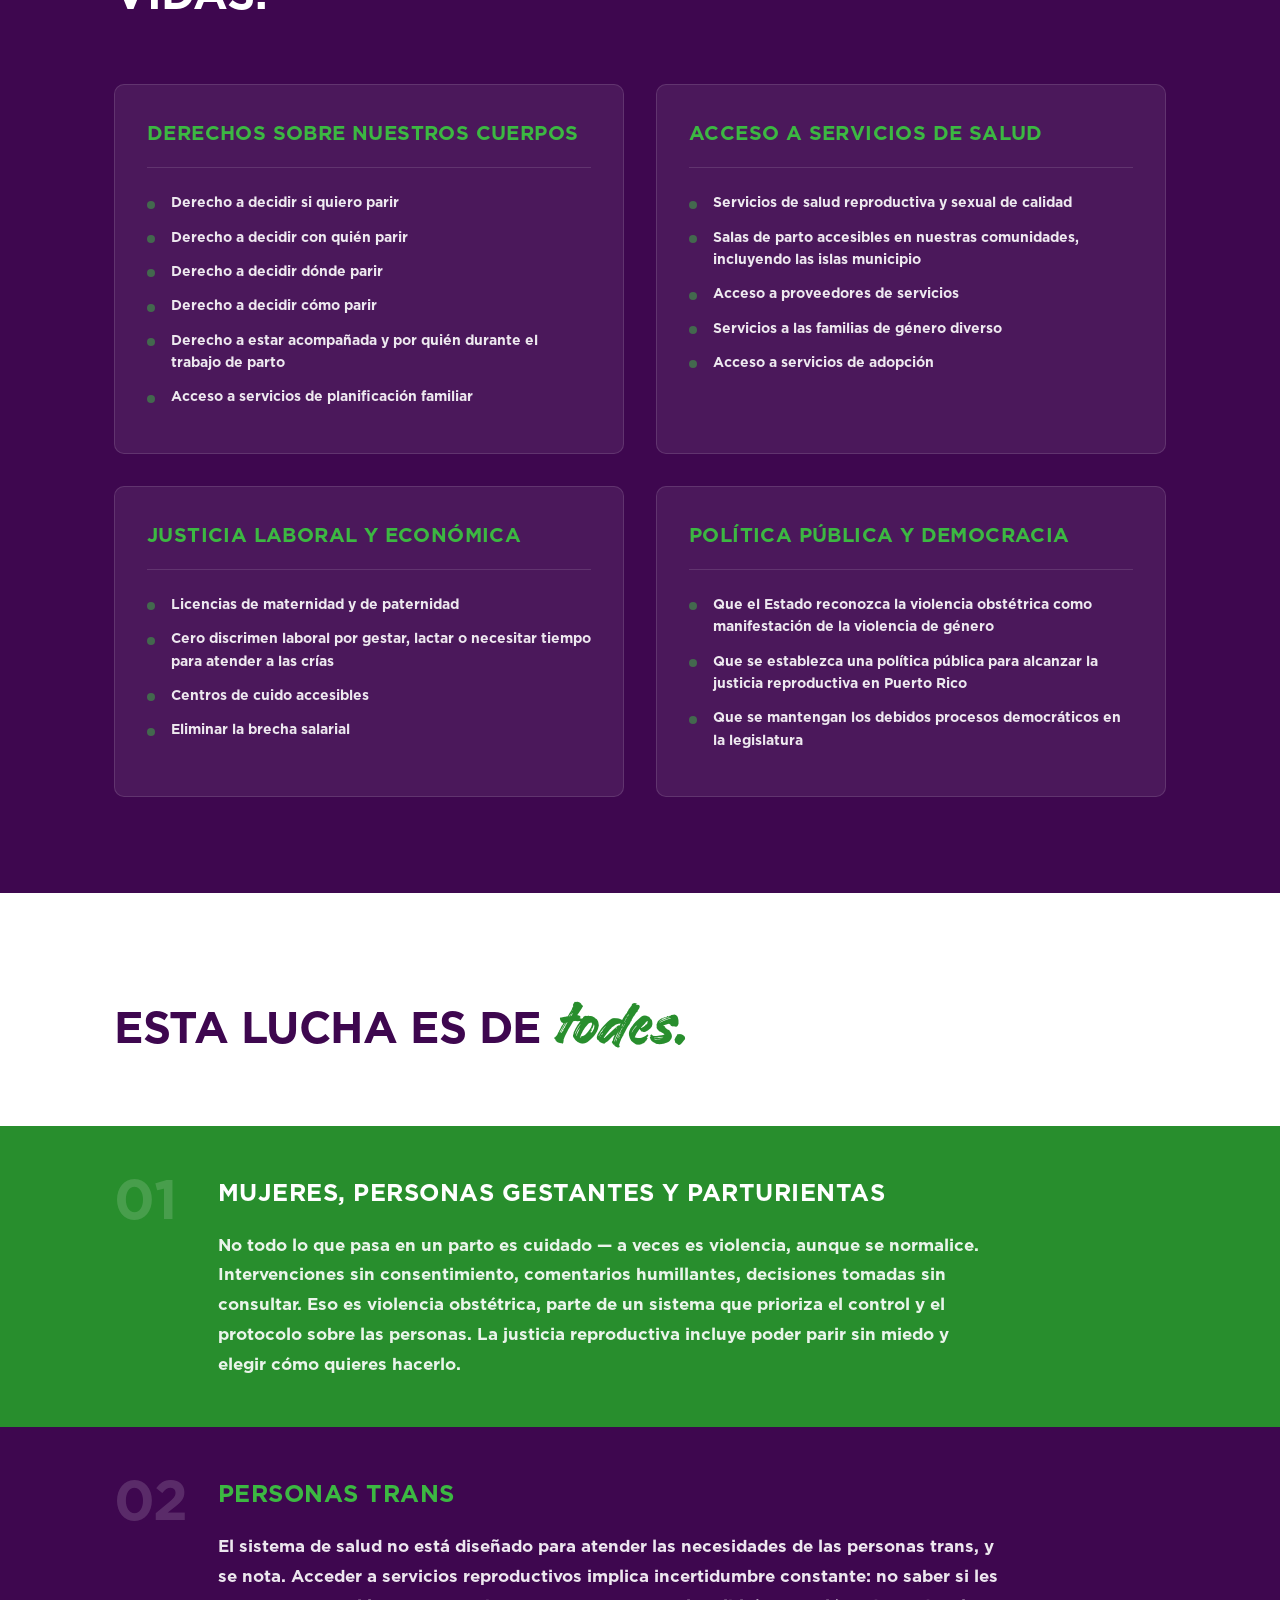
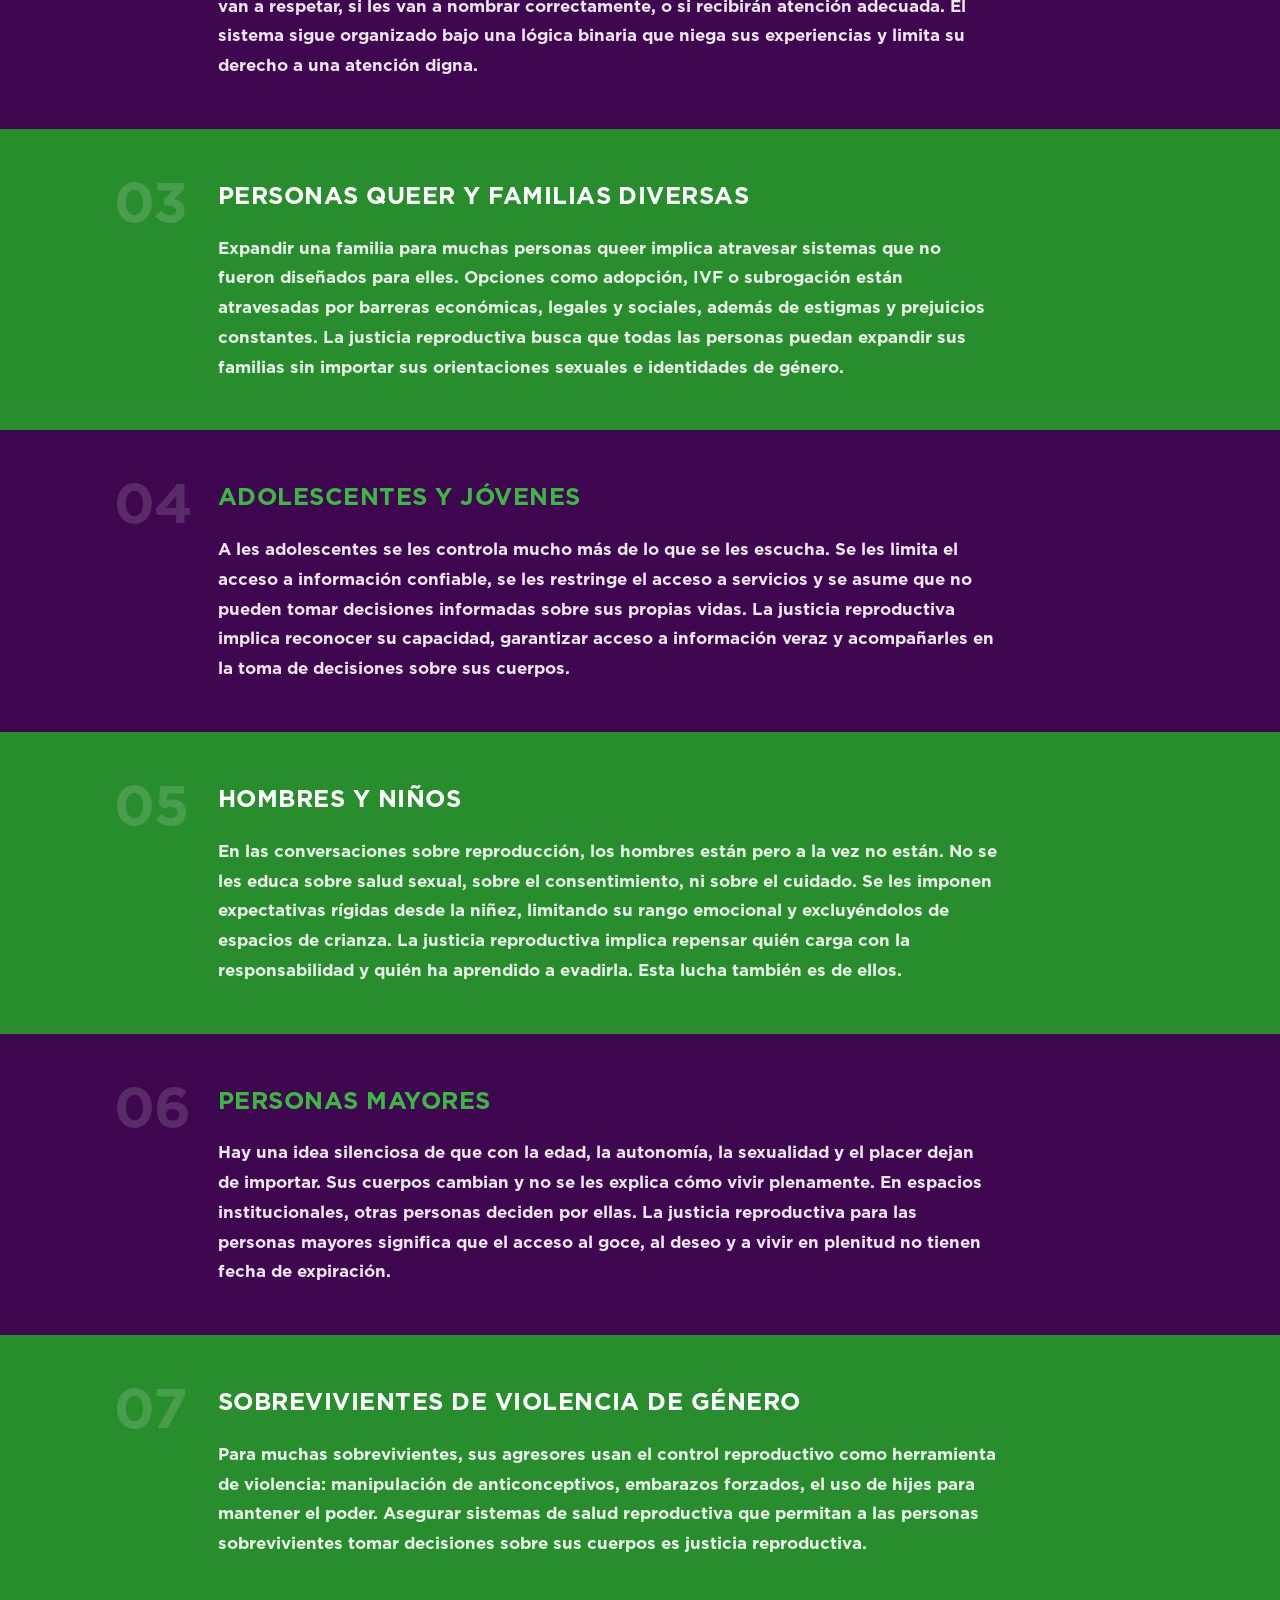
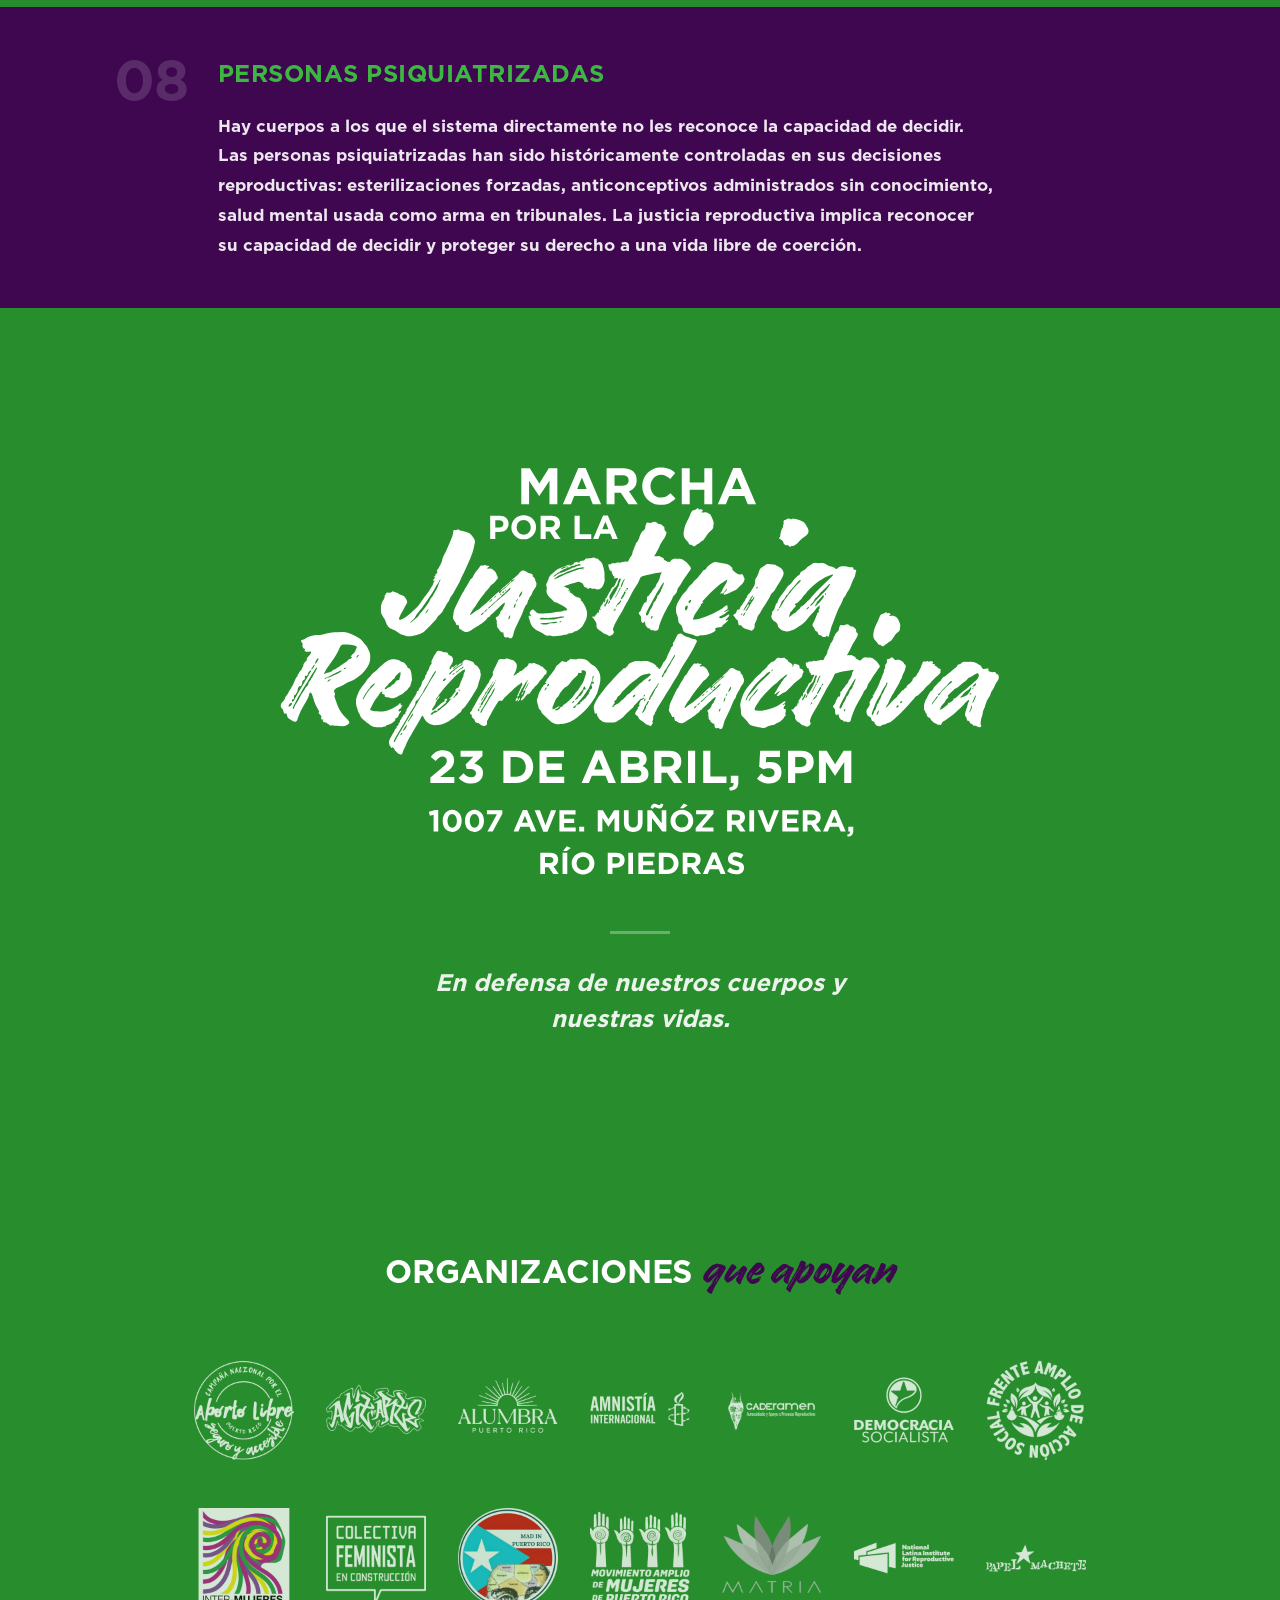
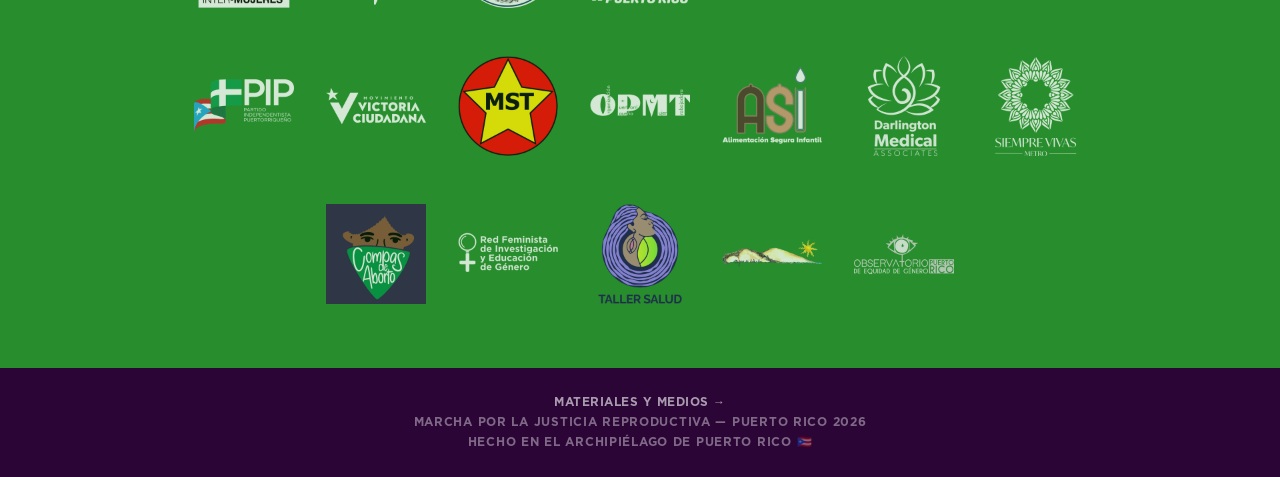
==== commit b7d187a4: "feat: add Observatorio logo to sponsors grid Co-Authored-By: Claude Opus 4.7 (1M context) <noreply@a" ====
--- a/index.html
+++ b/index.html
@@ -228,6 +228,7 @@
         <img src="logos/red-feminista-logo.png" alt="Red Feminista" class="sponsor-logo">
         <img src="logos/taller-salud-logo.png" alt="Taller Salud" class="sponsor-logo">
         <img src="logos/mujeres-de-la-isla-logo.png" alt="Mujeres de la Isla" class="sponsor-logo">
+        <img src="logos/observatorio-logo.png" alt="Observatorio" class="sponsor-logo">
       </div>
     </div>
   </section>
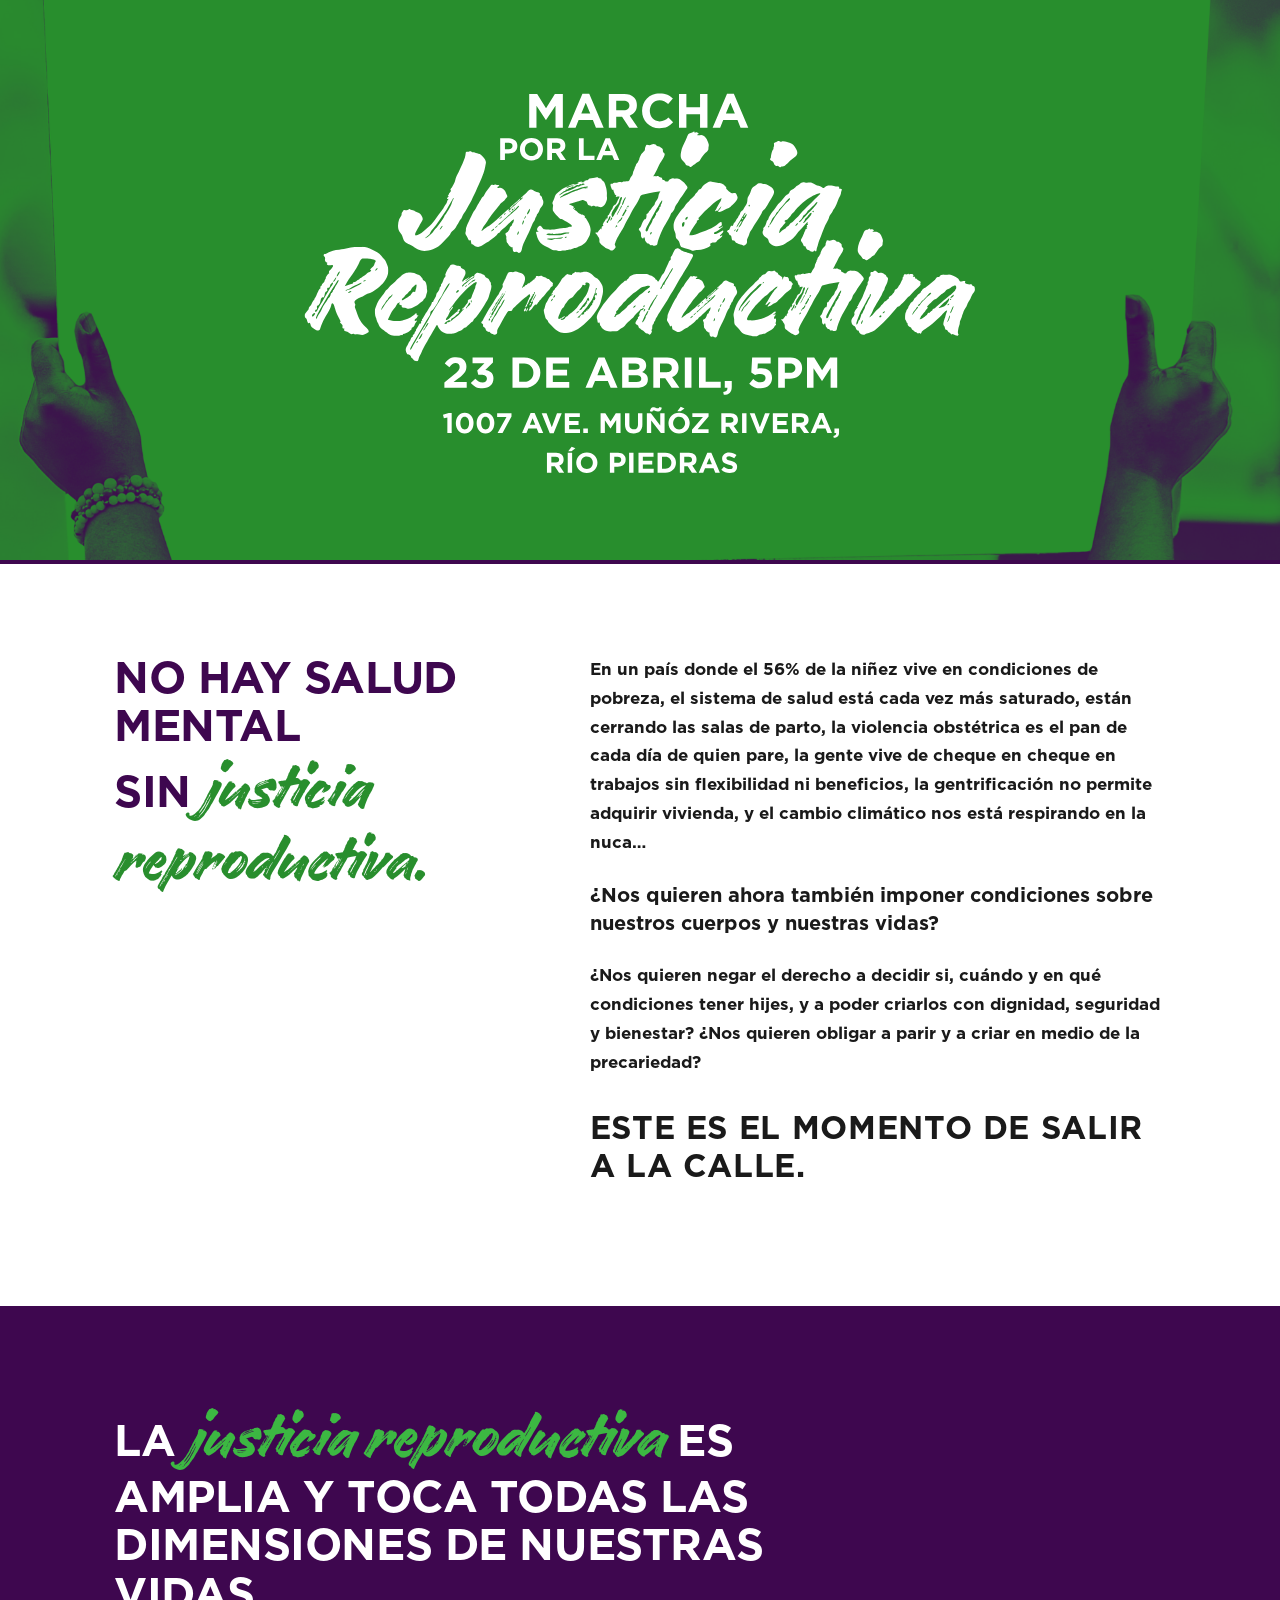
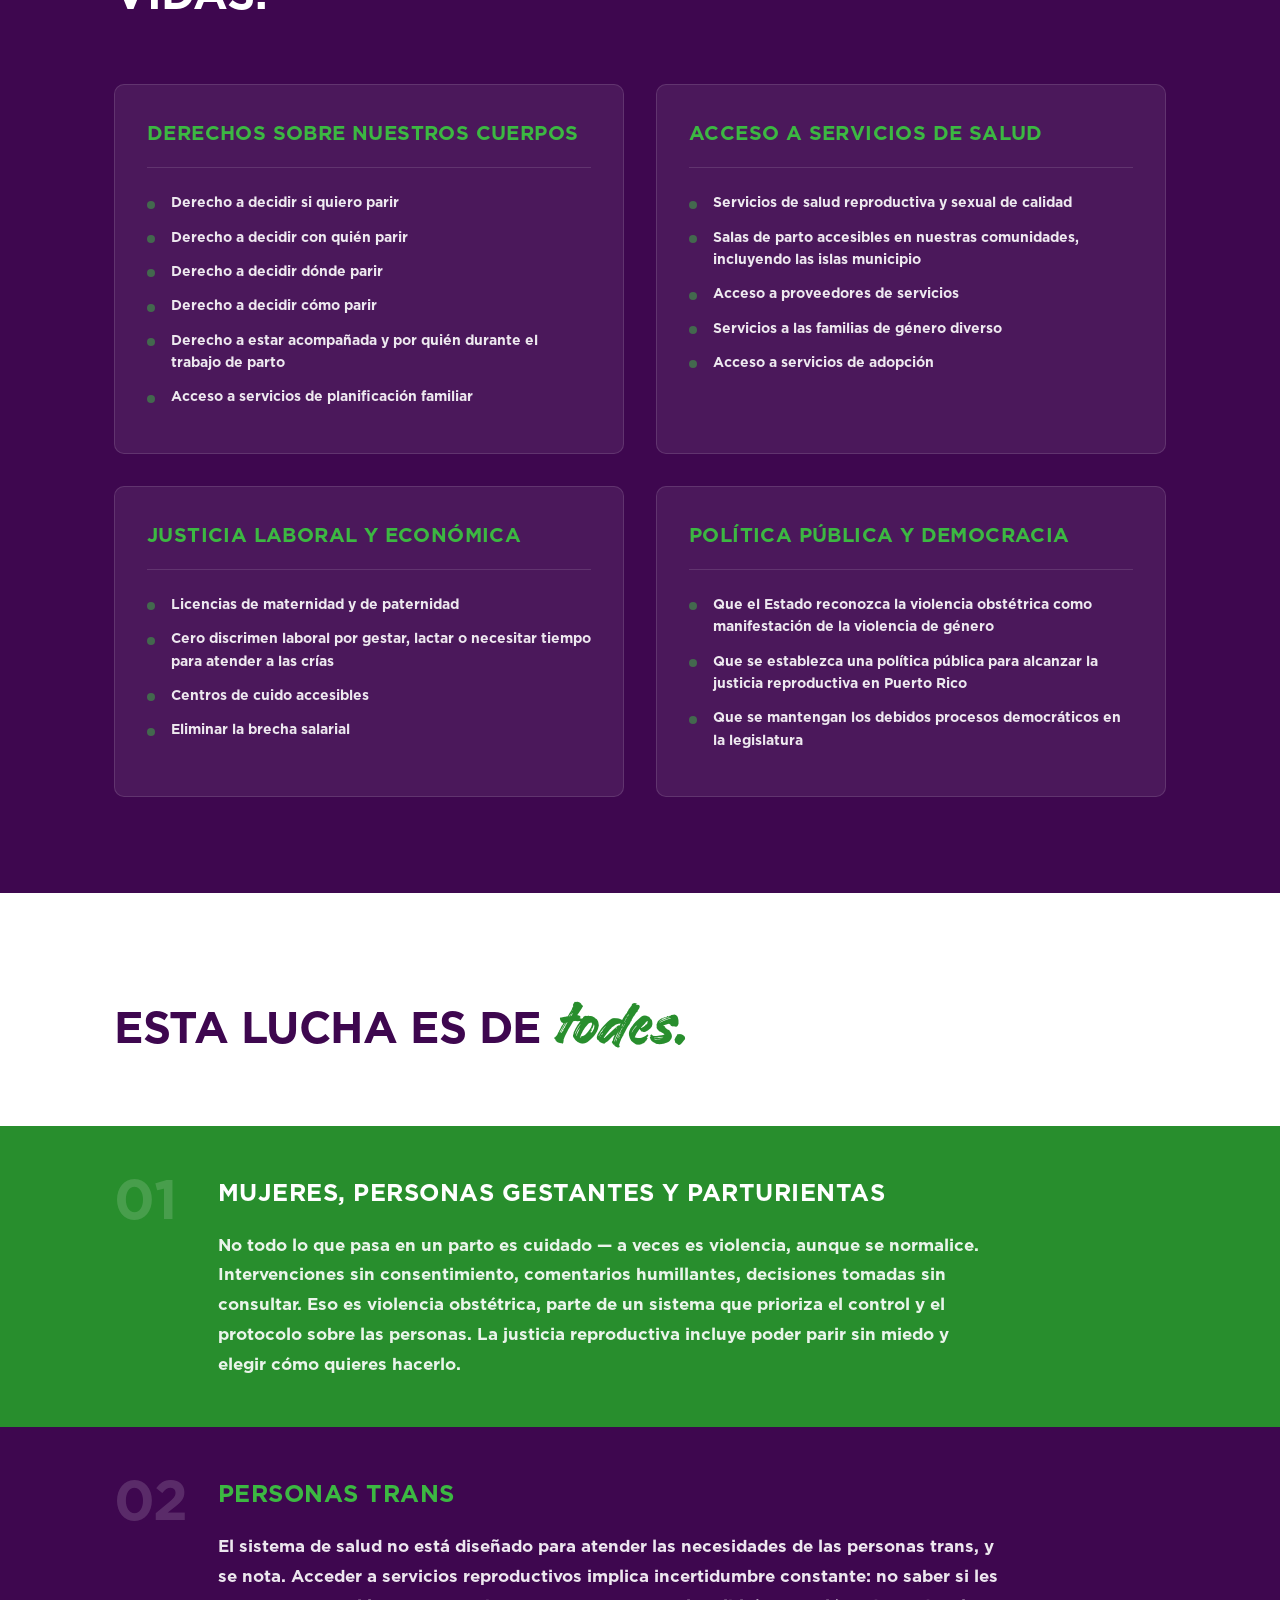
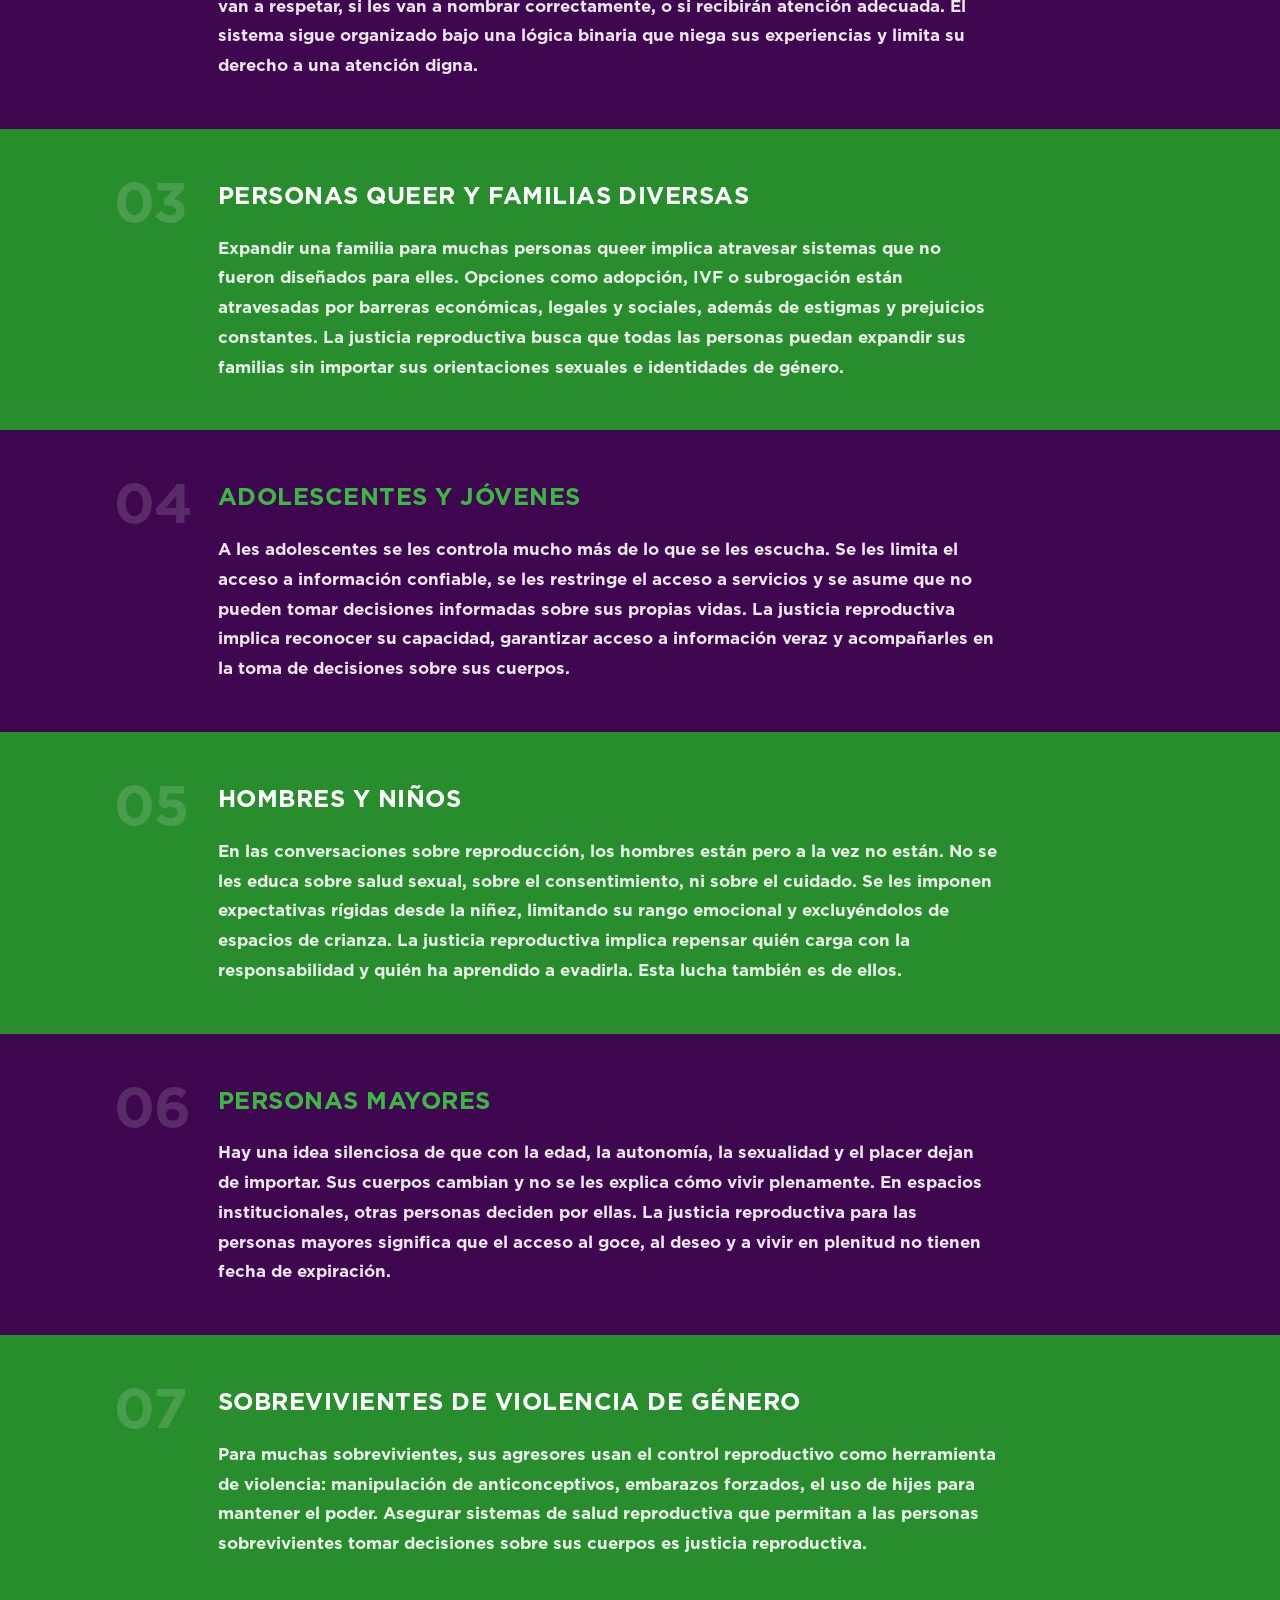
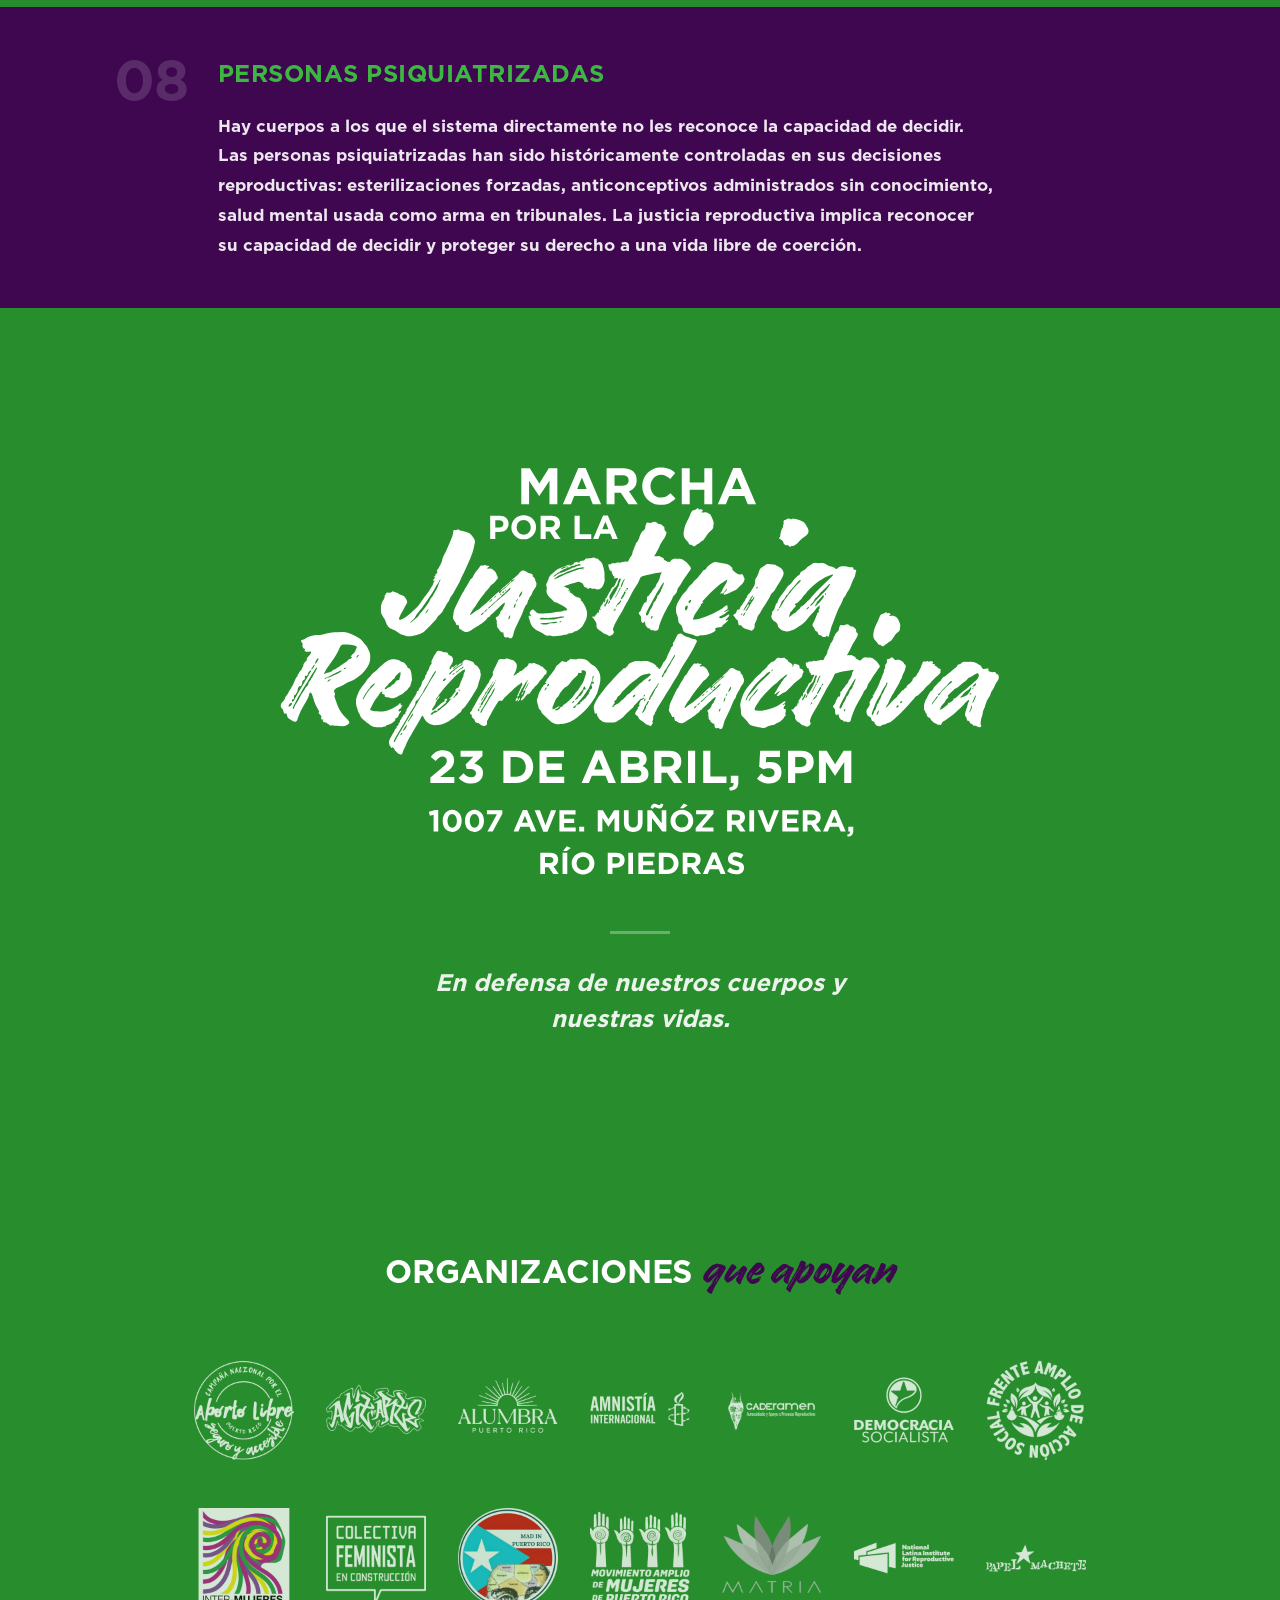
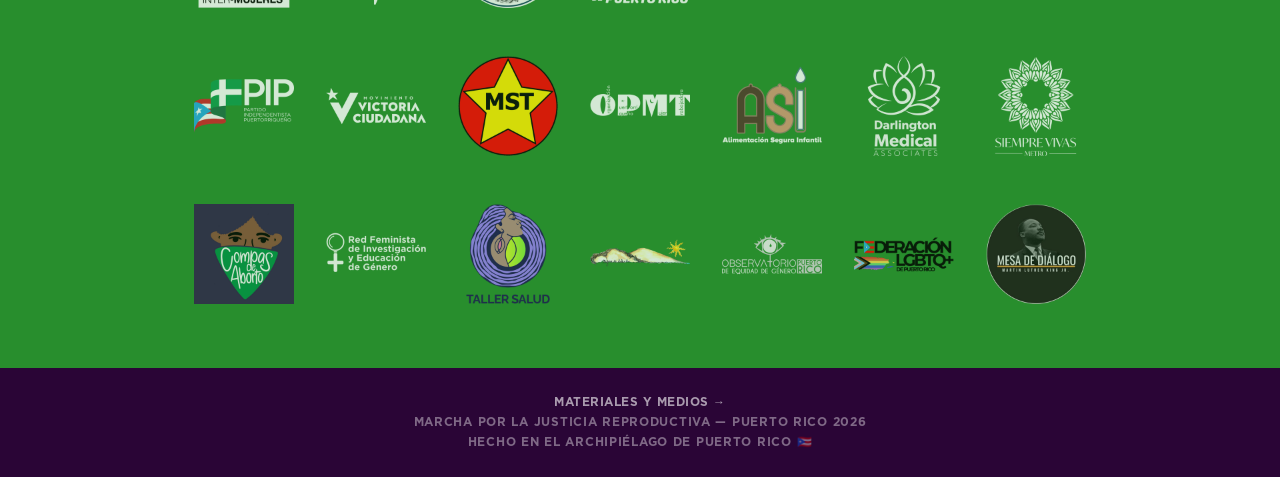
==== commit f93fa24f: "feat: add Federación LGBTQ+ and Mesa MLK logos to sponsors grid Co-Authored-By: Claude Opus 4.7 (1M " ====
--- a/index.html
+++ b/index.html
@@ -229,6 +229,8 @@
         <img src="logos/taller-salud-logo.png" alt="Taller Salud" class="sponsor-logo">
         <img src="logos/mujeres-de-la-isla-logo.png" alt="Mujeres de la Isla" class="sponsor-logo">
         <img src="logos/observatorio-logo.png" alt="Observatorio" class="sponsor-logo">
+        <img src="logos/federacion-lgbtq-logo.png" alt="Federación LGBTQ+" class="sponsor-logo">
+        <img src="logos/mesa-mlk-logo.png" alt="Mesa MLK" class="sponsor-logo">
       </div>
     </div>
   </section>
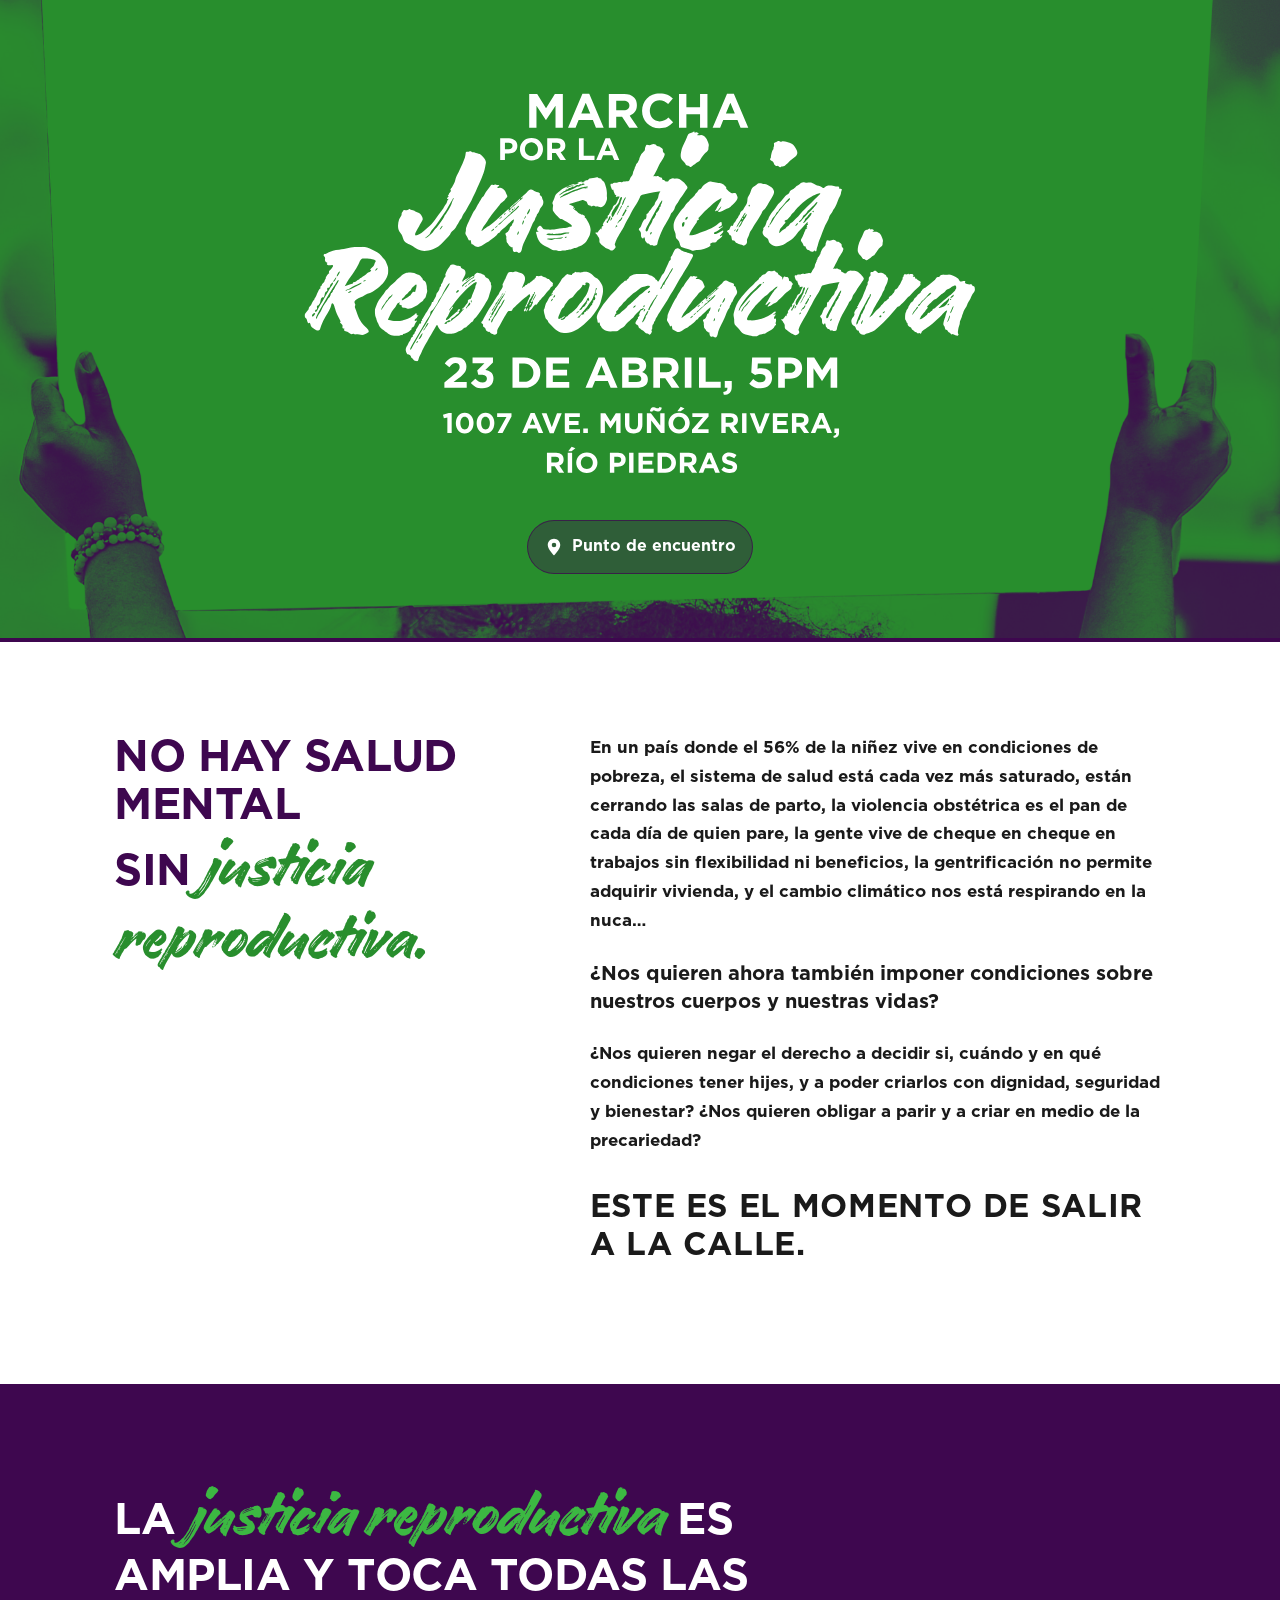
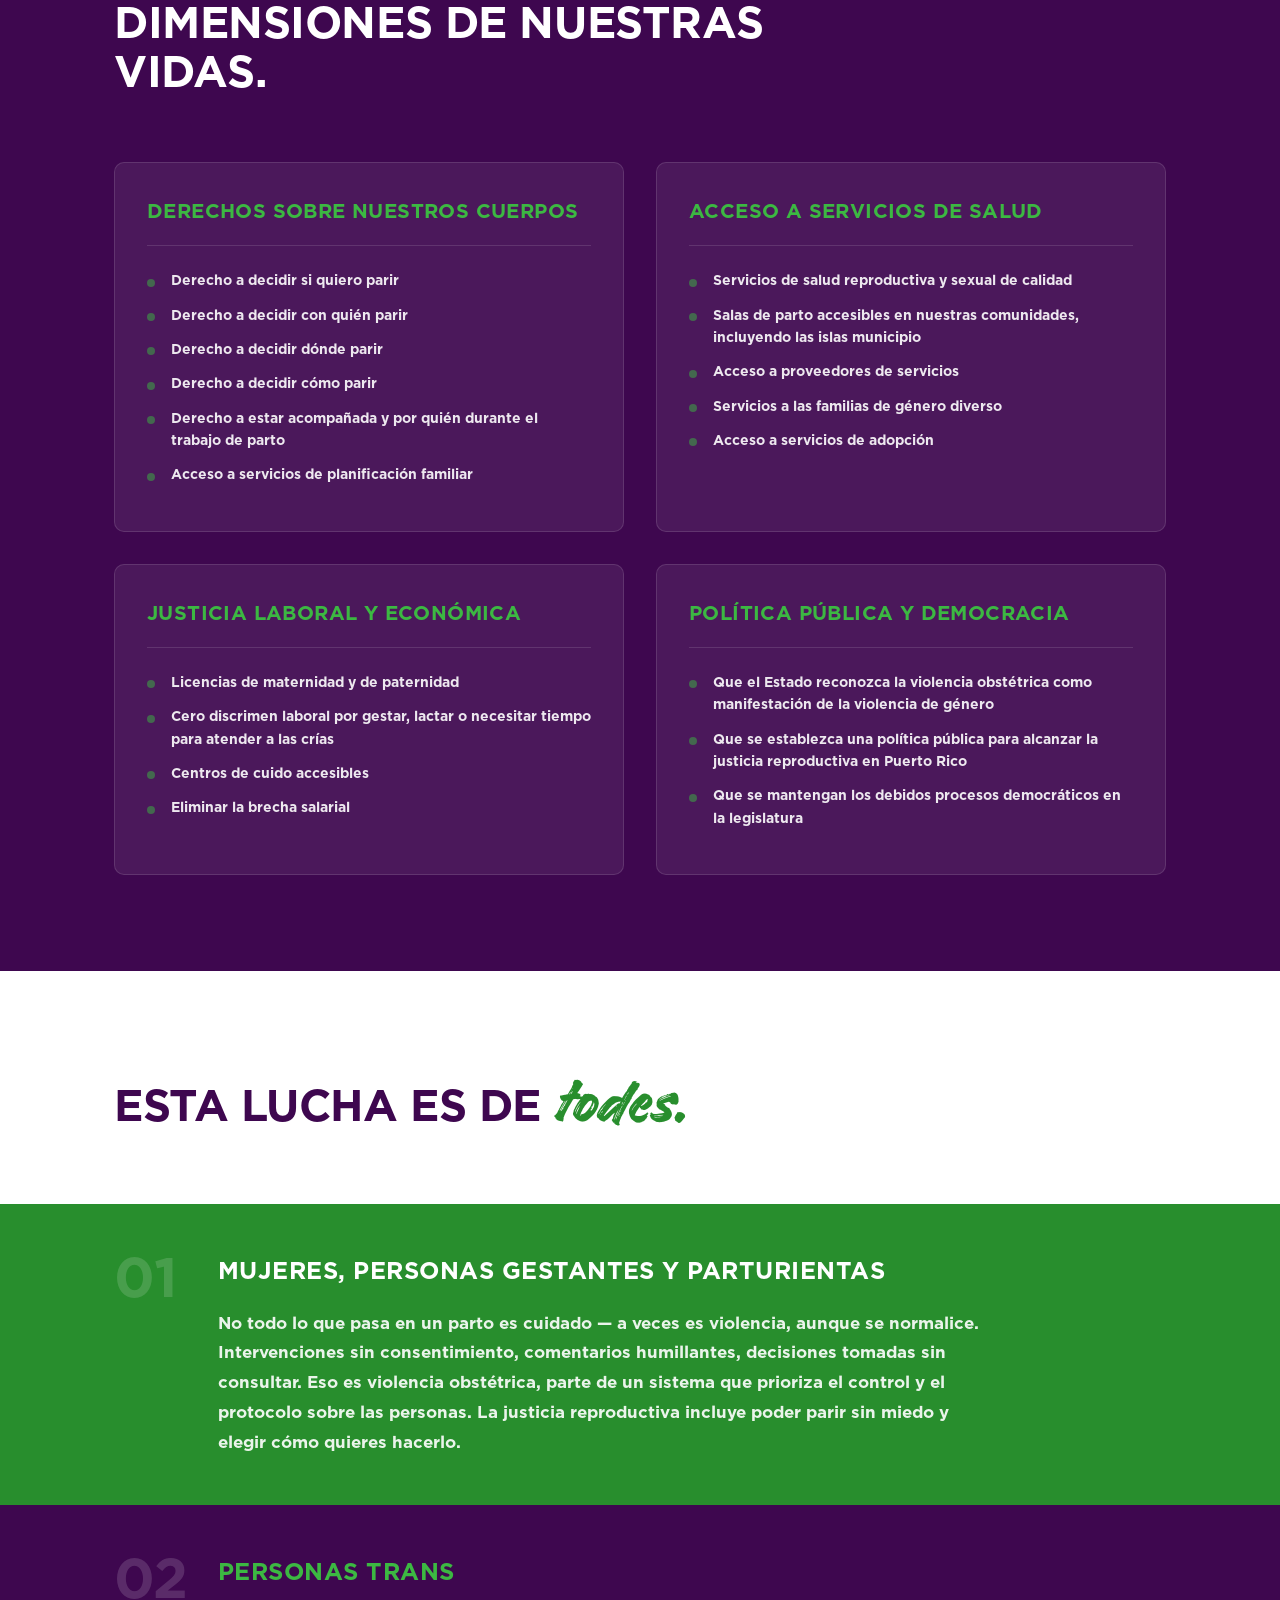
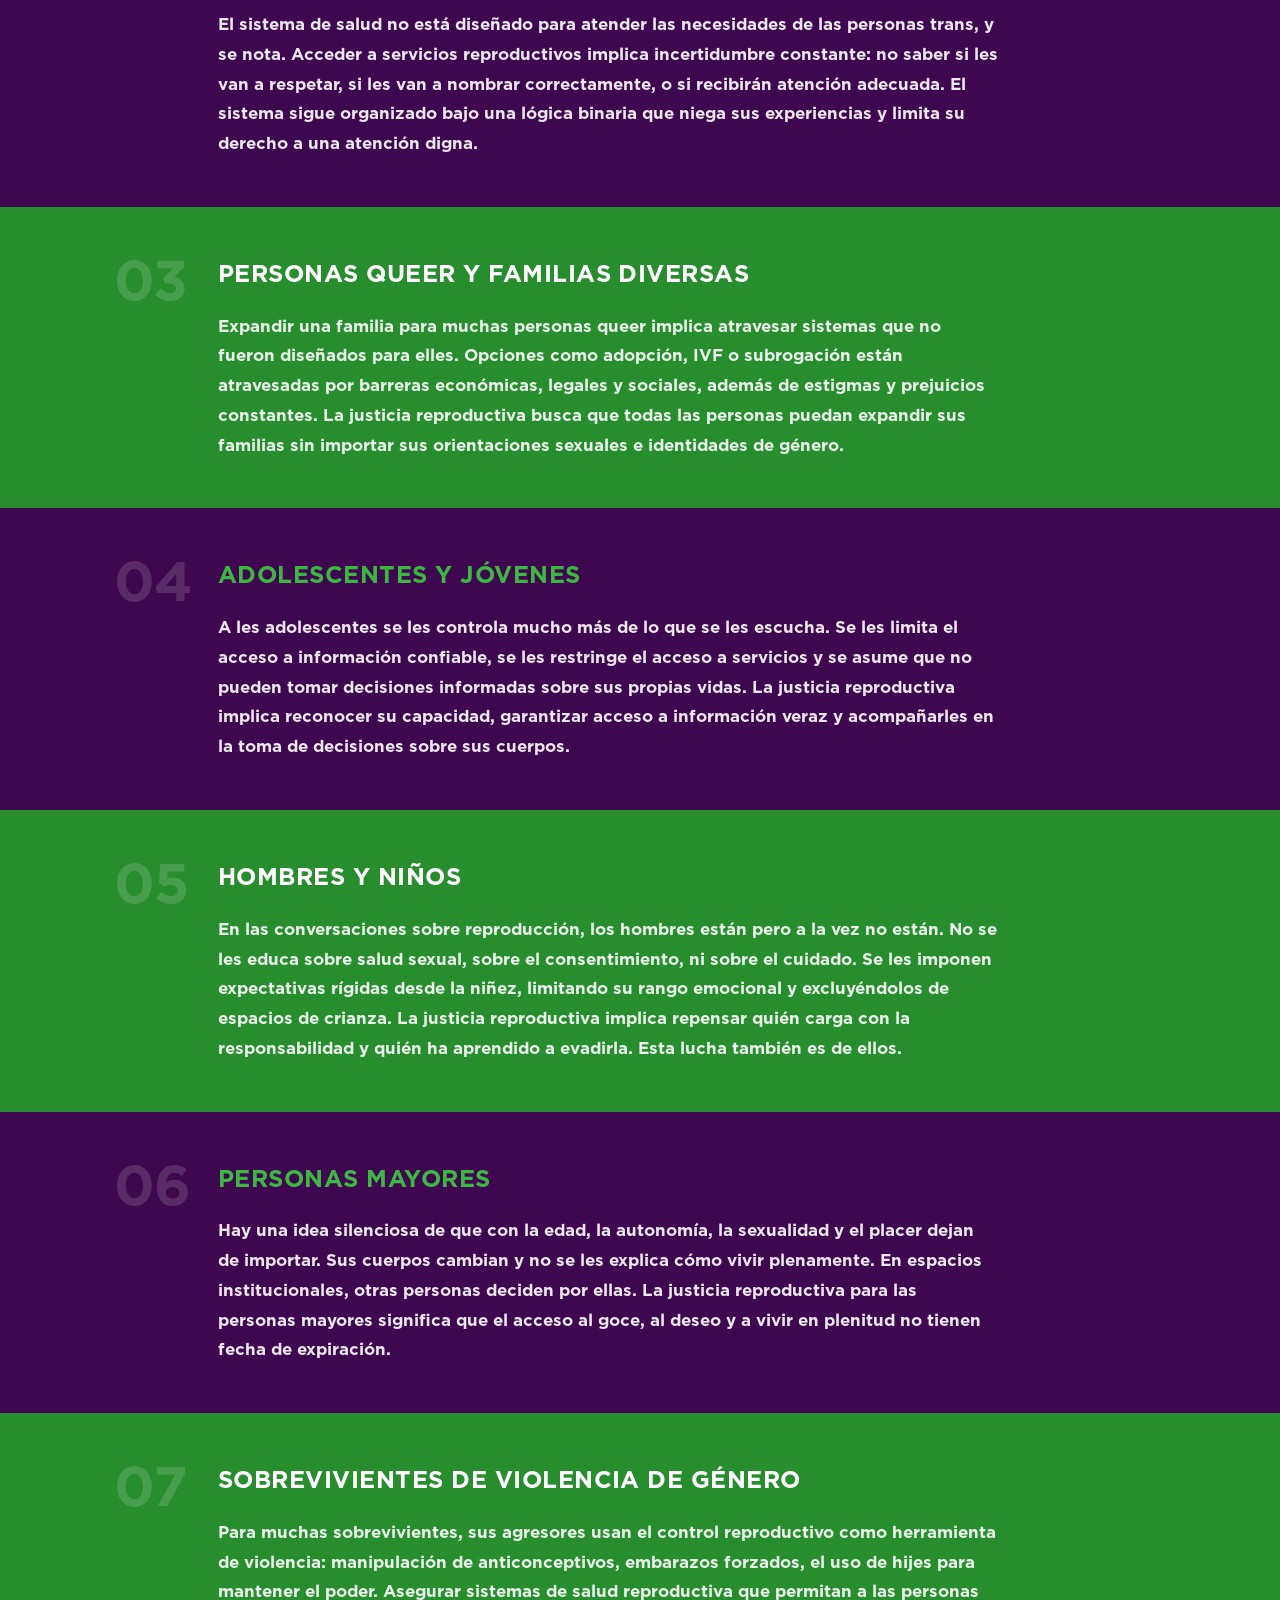
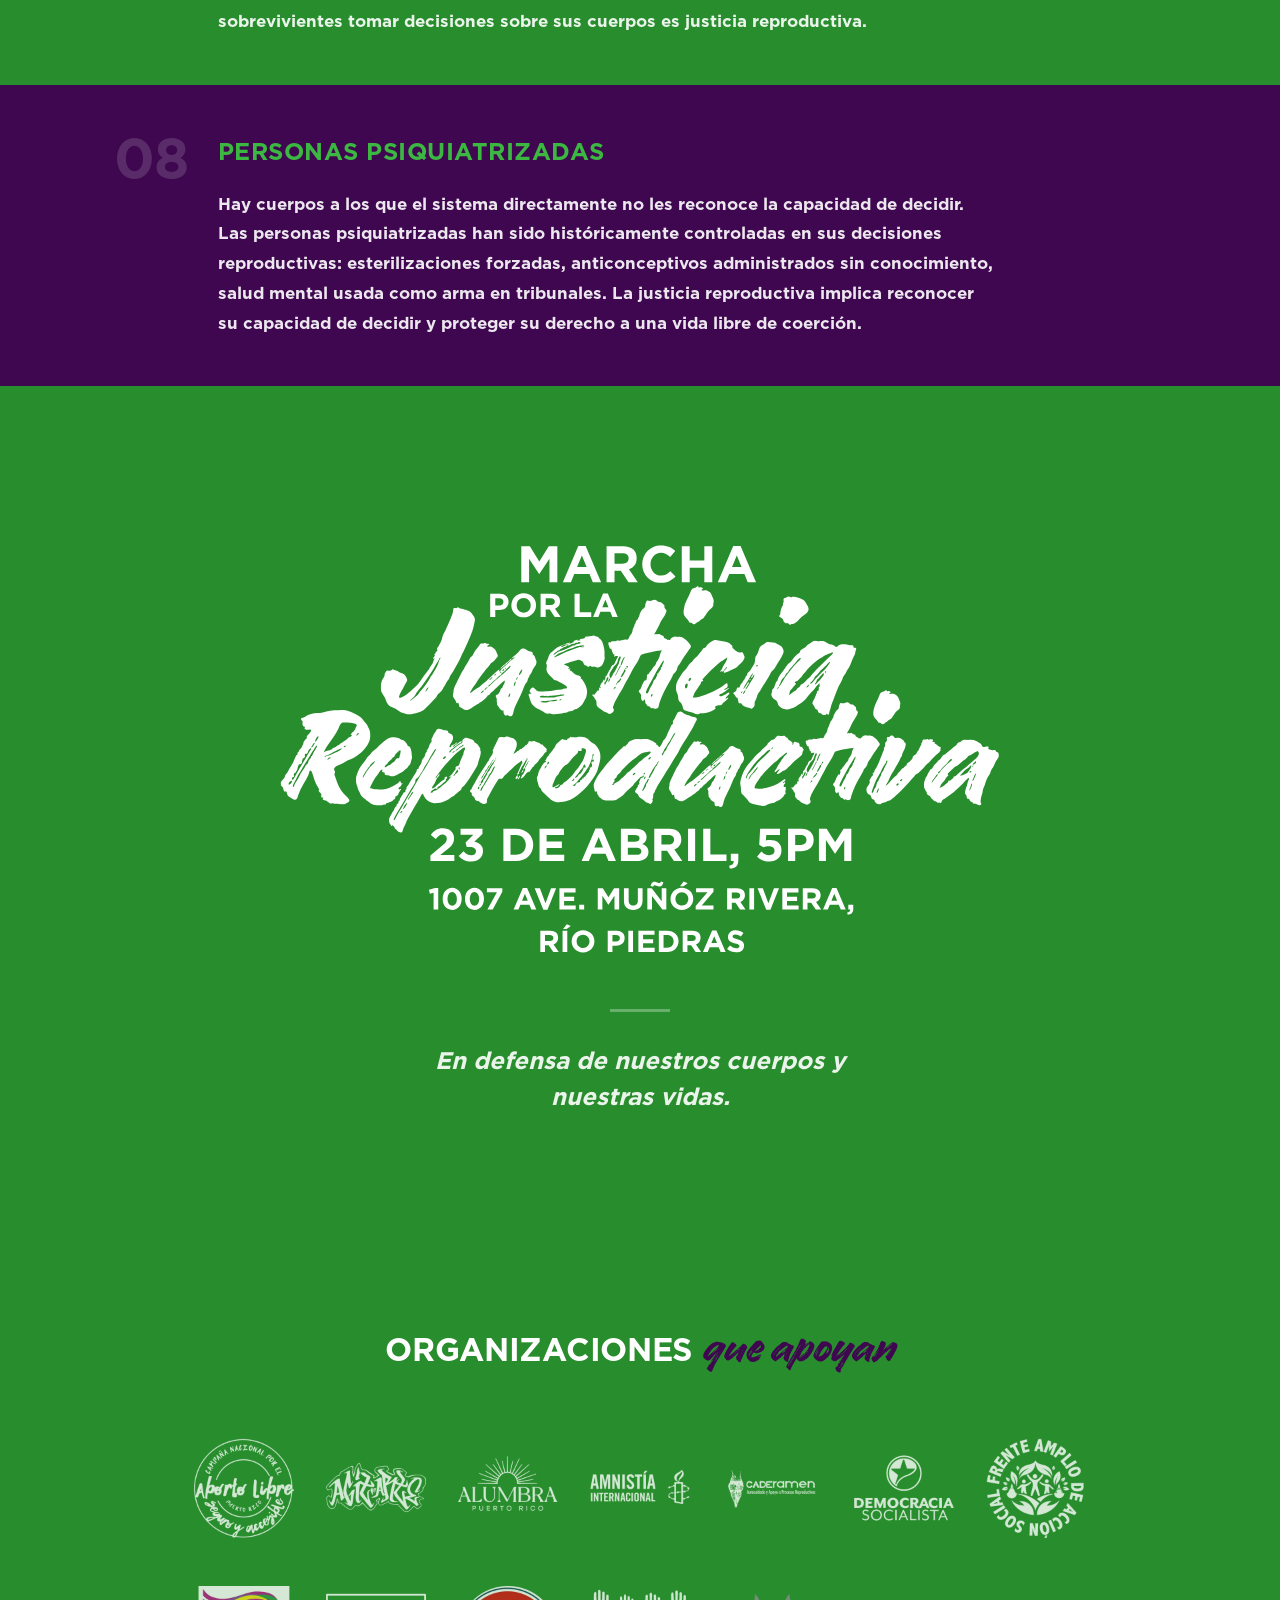
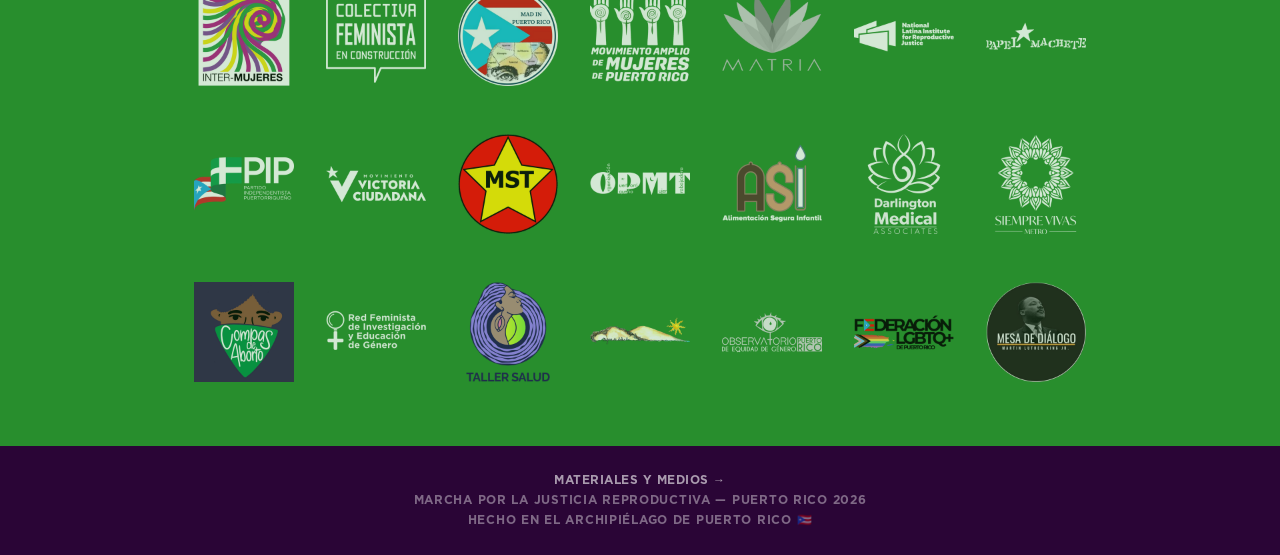
==== commit eb3cdbb4: "feat: add Punto de encuentro map pin below hero Co-Authored-By: Claude Opus 4.7 (1M context) <norepl" ====
--- a/index.html
+++ b/index.html
@@ -13,6 +13,12 @@
   <section class="hero">
     <div class="hero-content">
       <img src="23a%20justicia%20reproductiva.svg" alt="Marcha por la Justicia Reproductiva — 23 de abril, 5PM — Edificio Darlington, Río Piedras" class="hero-svg">
+      <a href="https://maps.app.goo.gl/ZKggR6T5xguQtLyDA" target="_blank" rel="noopener" class="hero-pin">
+        <svg class="hero-pin-icon" viewBox="0 0 24 24" aria-hidden="true" focusable="false">
+          <path fill="currentColor" d="M12 2C7.86 2 4.5 5.36 4.5 9.5c0 5.25 7.5 12.5 7.5 12.5s7.5-7.25 7.5-12.5C19.5 5.36 16.14 2 12 2zm0 10.25a2.75 2.75 0 1 1 0-5.5 2.75 2.75 0 0 1 0 5.5z"/>
+        </svg>
+        <span>Punto de encuentro</span>
+      </a>
     </div>
   </section>
 
--- a/marcha-justicia-reproductiva.css
+++ b/marcha-justicia-reproductiva.css
@@ -157,6 +157,40 @@
   display: block;
 }
 
+.hero-pin {
+  display: inline-flex;
+  align-items: center;
+  gap: var(--space-2);
+  margin-top: var(--space-6);
+  padding: 16px;
+  background: rgba(62, 7, 79, 0.35);
+  border: 1px solid rgba(62, 7, 79, 0.7);
+  border-radius: 999px;
+  color: #fff;
+  font-family: var(--font-sans);
+  font-weight: 700;
+  font-size: 1rem;
+  line-height: 1.2;
+  white-space: nowrap;
+  text-decoration: none;
+  max-width: 100%;
+  transition: background 0.2s var(--ease), border-color 0.2s var(--ease), transform 0.2s var(--ease);
+}
+
+.hero-pin:hover,
+.hero-pin:focus-visible {
+  background: rgba(62, 7, 79, 0.55);
+  border-color: var(--purple);
+  transform: translateY(-2px);
+}
+
+.hero-pin-icon {
+  width: 1.25em;
+  height: 1.25em;
+  flex-shrink: 0;
+  color: #fff;
+}
+
 .scroll-indicator {
   position: absolute;
   bottom: var(--space-8);
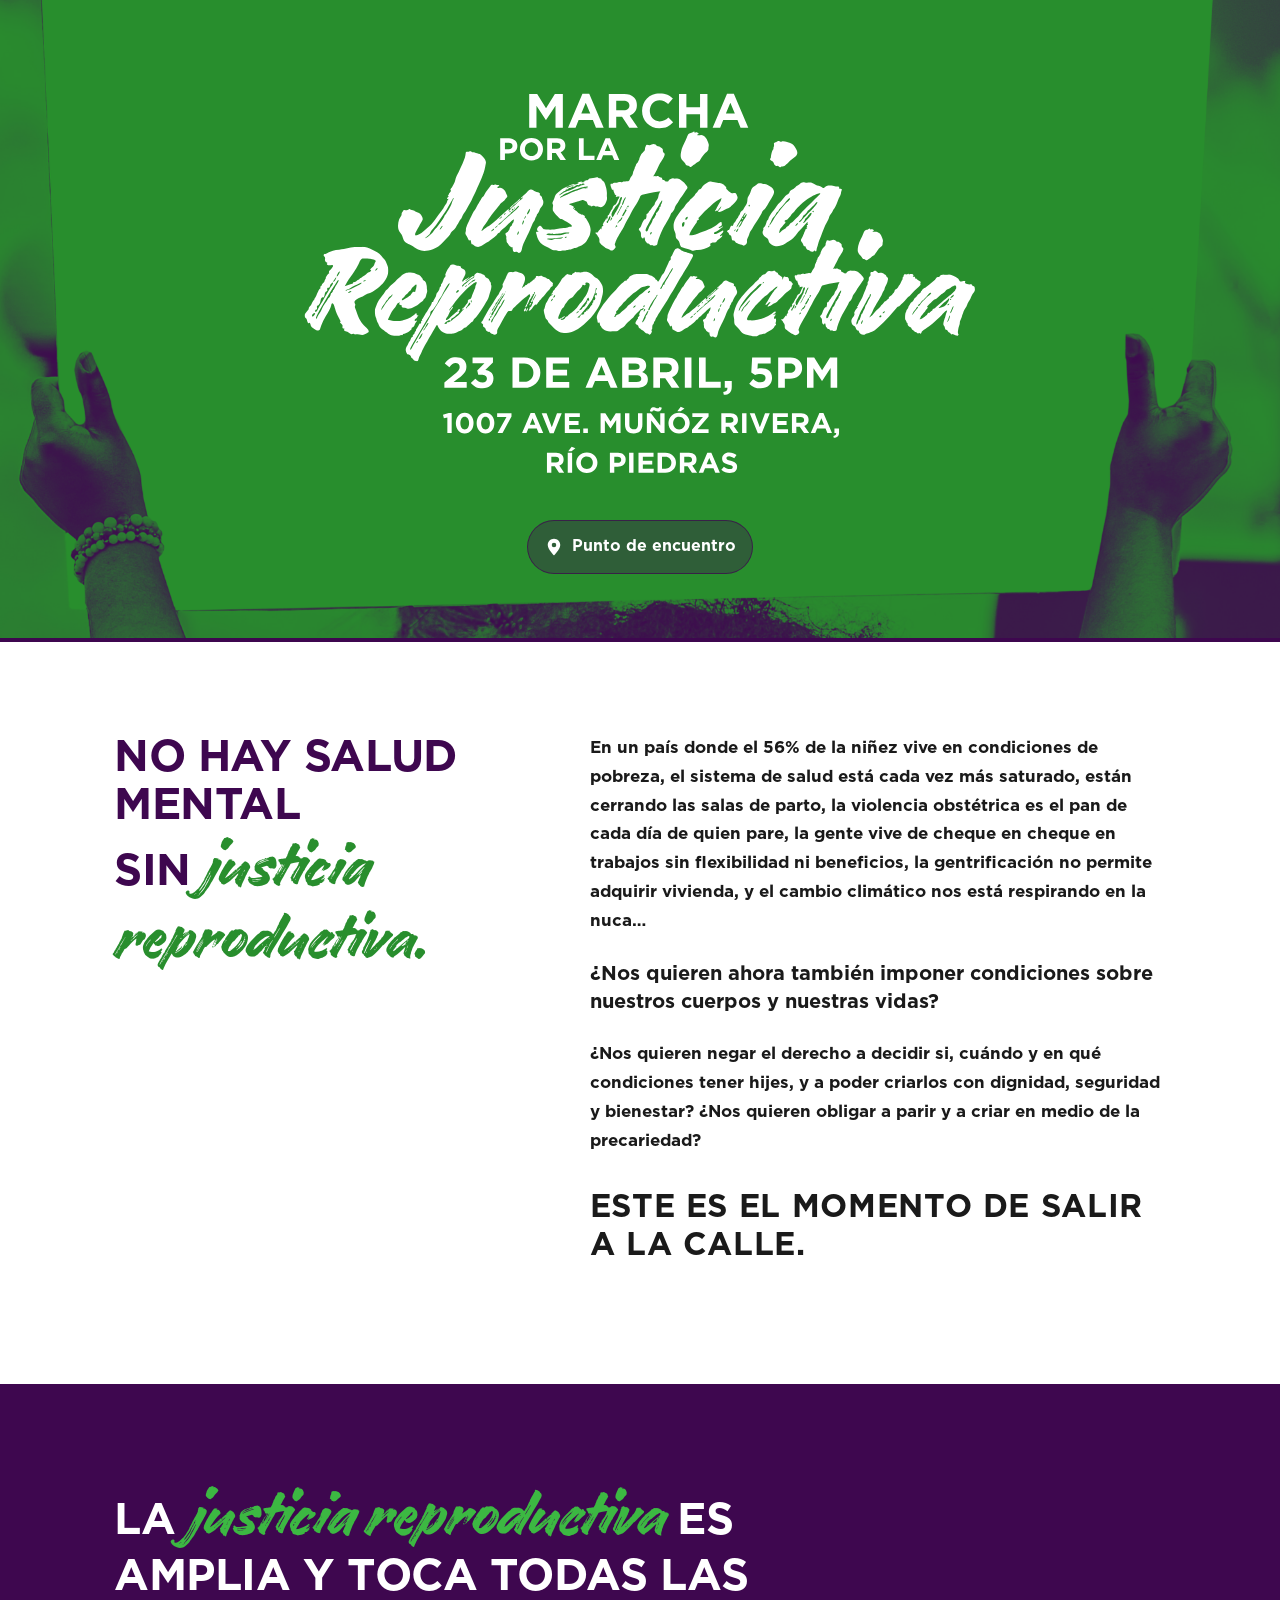
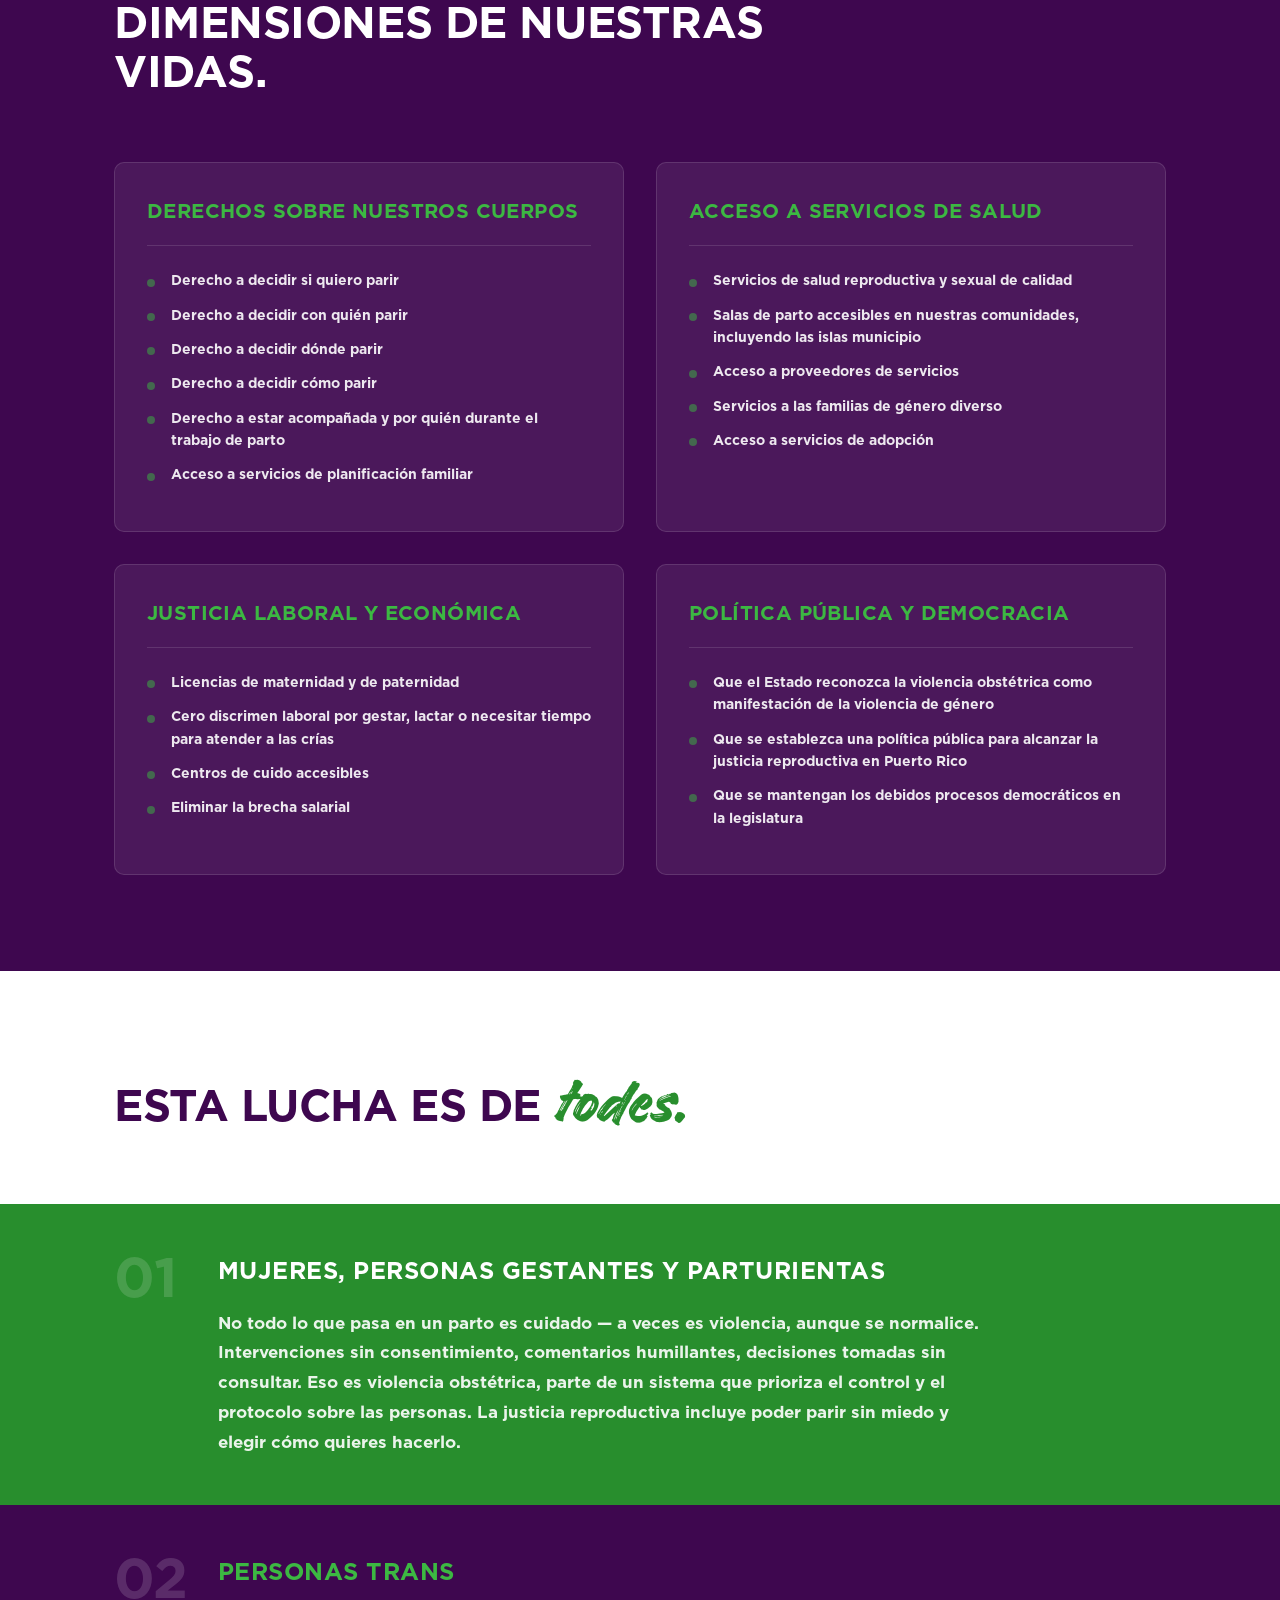
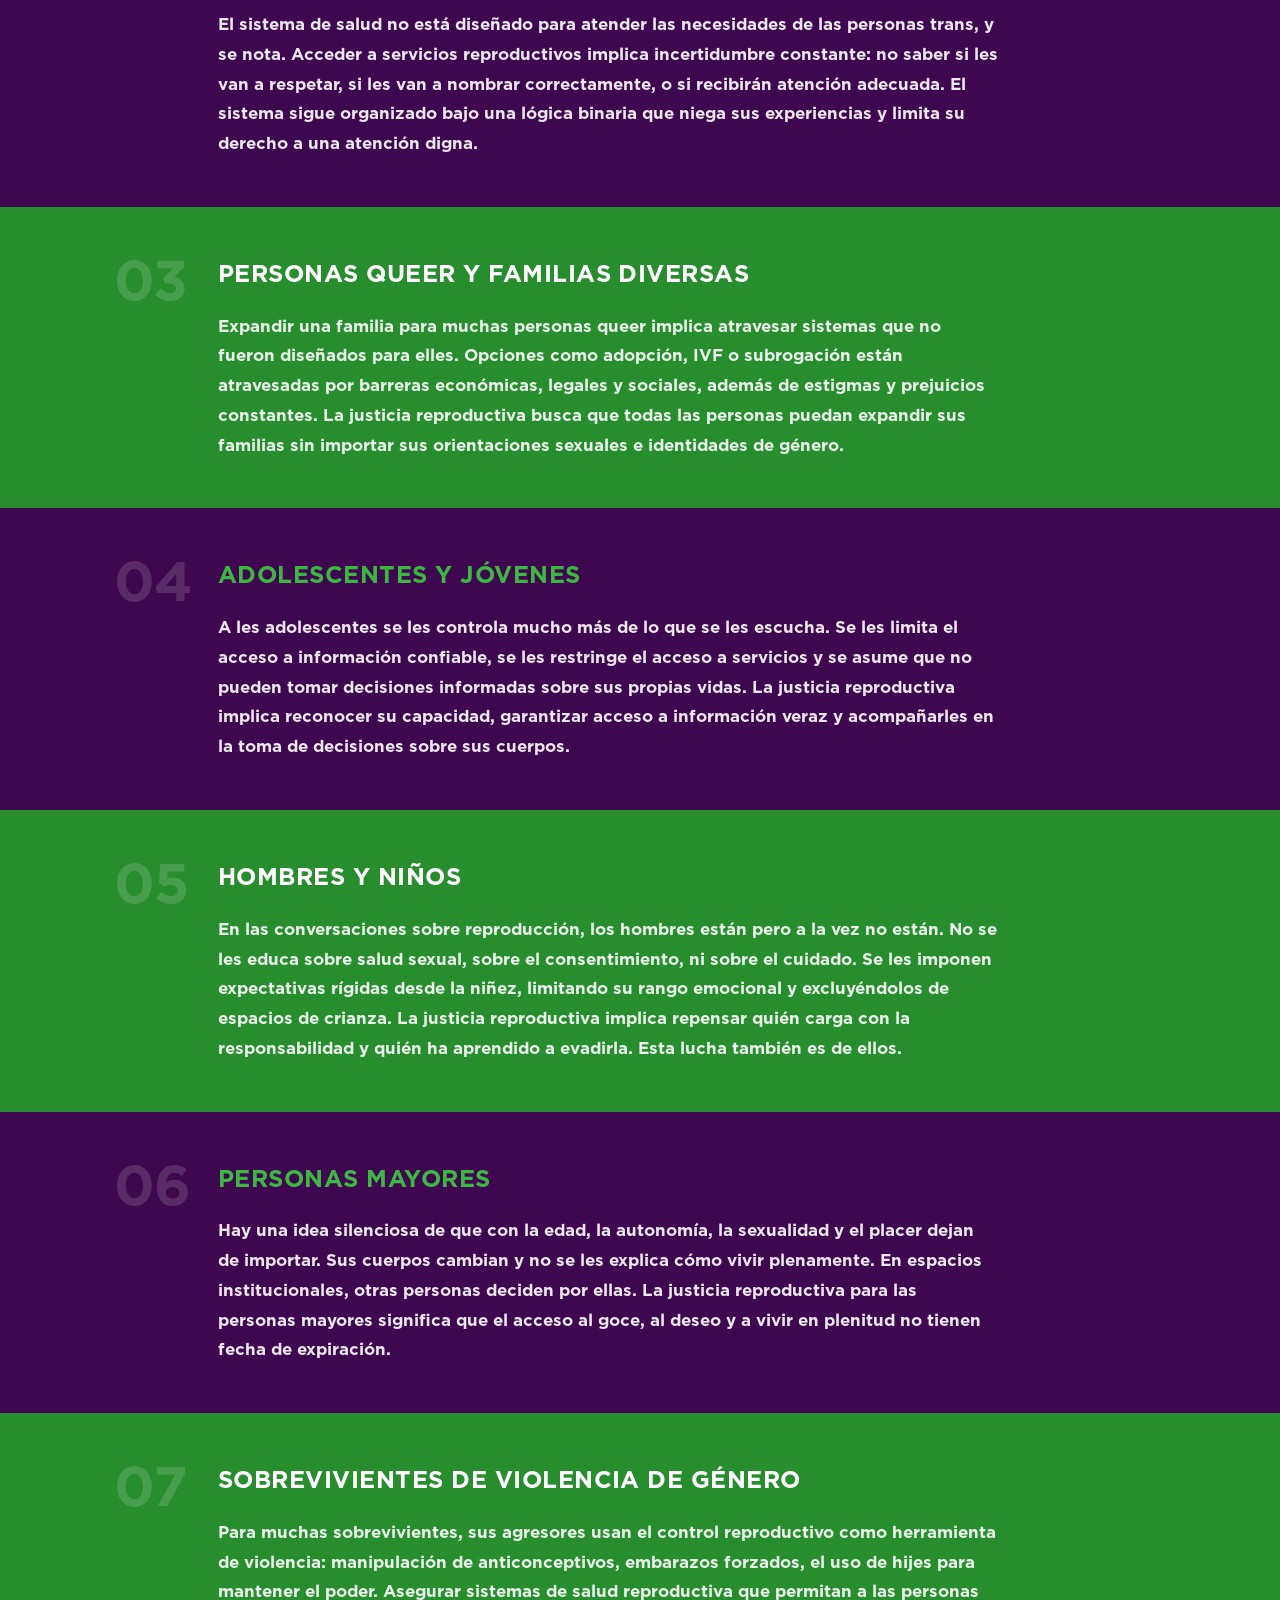
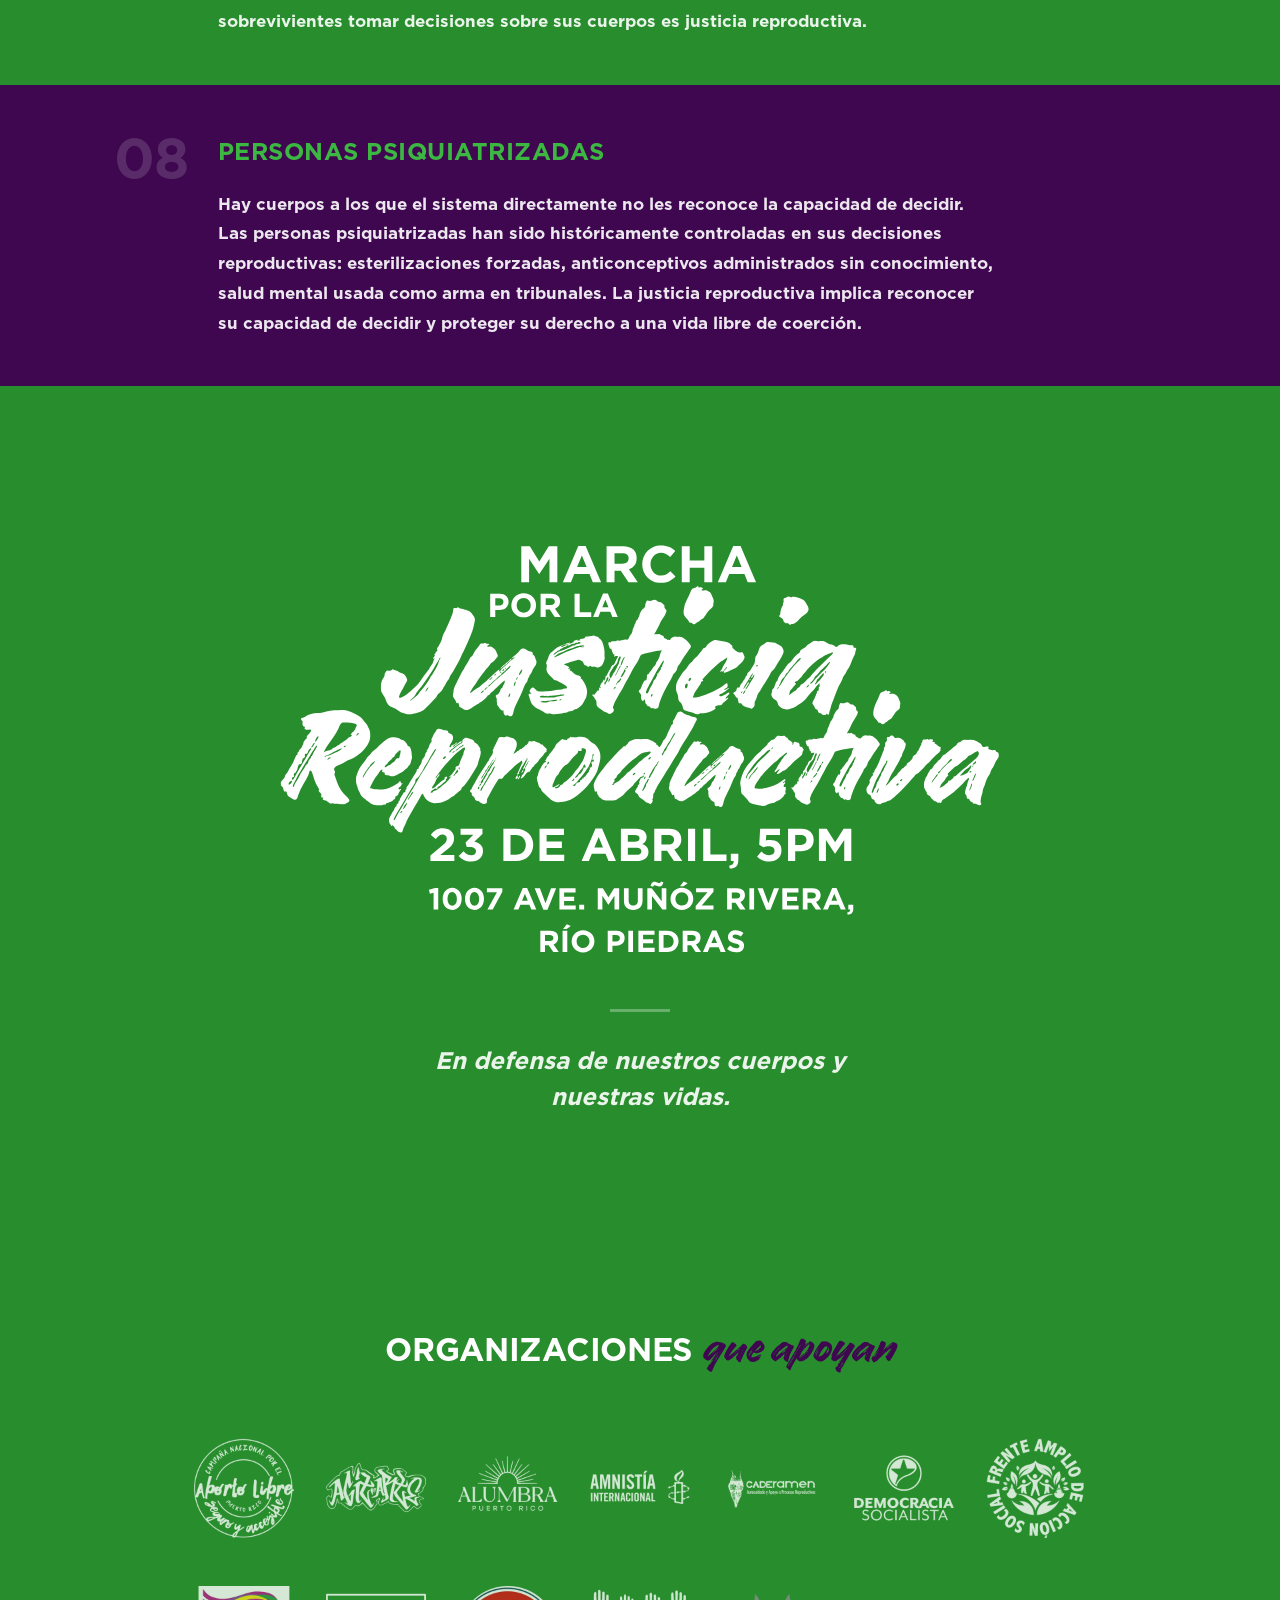
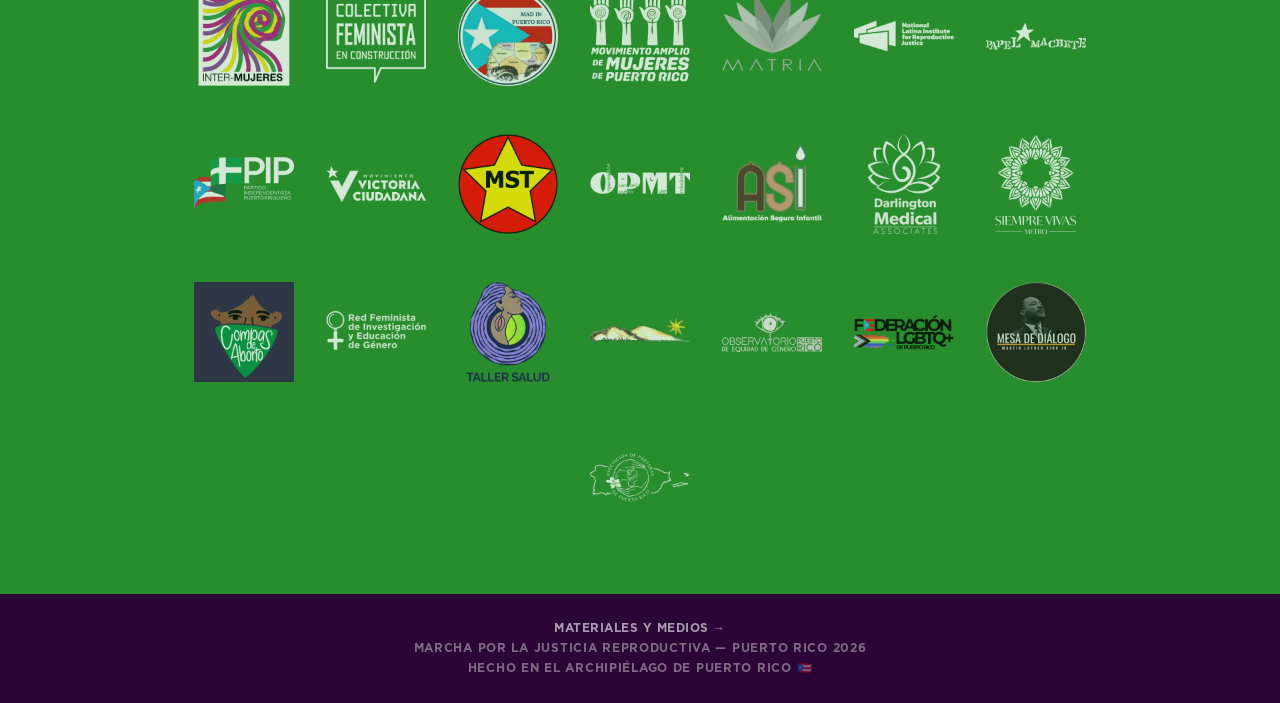
==== commit 98e6d2a5: "feat: add Parteras logo to sponsors grid Co-Authored-By: Claude Opus 4.7 (1M context) <noreply@anthr" ====
--- a/index.html
+++ b/index.html
@@ -237,6 +237,7 @@
         <img src="logos/observatorio-logo.png" alt="Observatorio" class="sponsor-logo">
         <img src="logos/federacion-lgbtq-logo.png" alt="Federación LGBTQ+" class="sponsor-logo">
         <img src="logos/mesa-mlk-logo.png" alt="Mesa MLK" class="sponsor-logo">
+        <img src="logos/parteras-logo.png" alt="Parteras" class="sponsor-logo">
       </div>
     </div>
   </section>
--- a/marcha-justicia-reproductiva.css
+++ b/marcha-justicia-reproductiva.css
@@ -861,6 +861,42 @@
 }
 
 /* ==========================================================================
+   VIDEO EMBED (rotated 90° from vertical source)
+   ========================================================================== */
+.medios-card--video {
+  margin-top: var(--space-8);
+  max-width: 780px;
+  margin-left: auto;
+  margin-right: auto;
+}
+
+.medios-card--video .medios-card-name {
+  margin-bottom: var(--space-4);
+  text-align: center;
+}
+
+.fb-video-rotated {
+  position: relative;
+  width: 100%;
+  margin: 0 auto;
+  aspect-ratio: 16 / 9;
+  overflow: hidden;
+  background: #000;
+  border-radius: 4px;
+}
+
+.fb-video-rotated iframe {
+  position: absolute;
+  top: 50%;
+  left: 50%;
+  width: 56.25%;
+  height: 177.78%;
+  transform: translate(-50%, -50%) rotate(-90deg);
+  transform-origin: center center;
+  border: 0;
+}
+
+/* ==========================================================================
    PRINT
    ========================================================================== */
 @media print {
